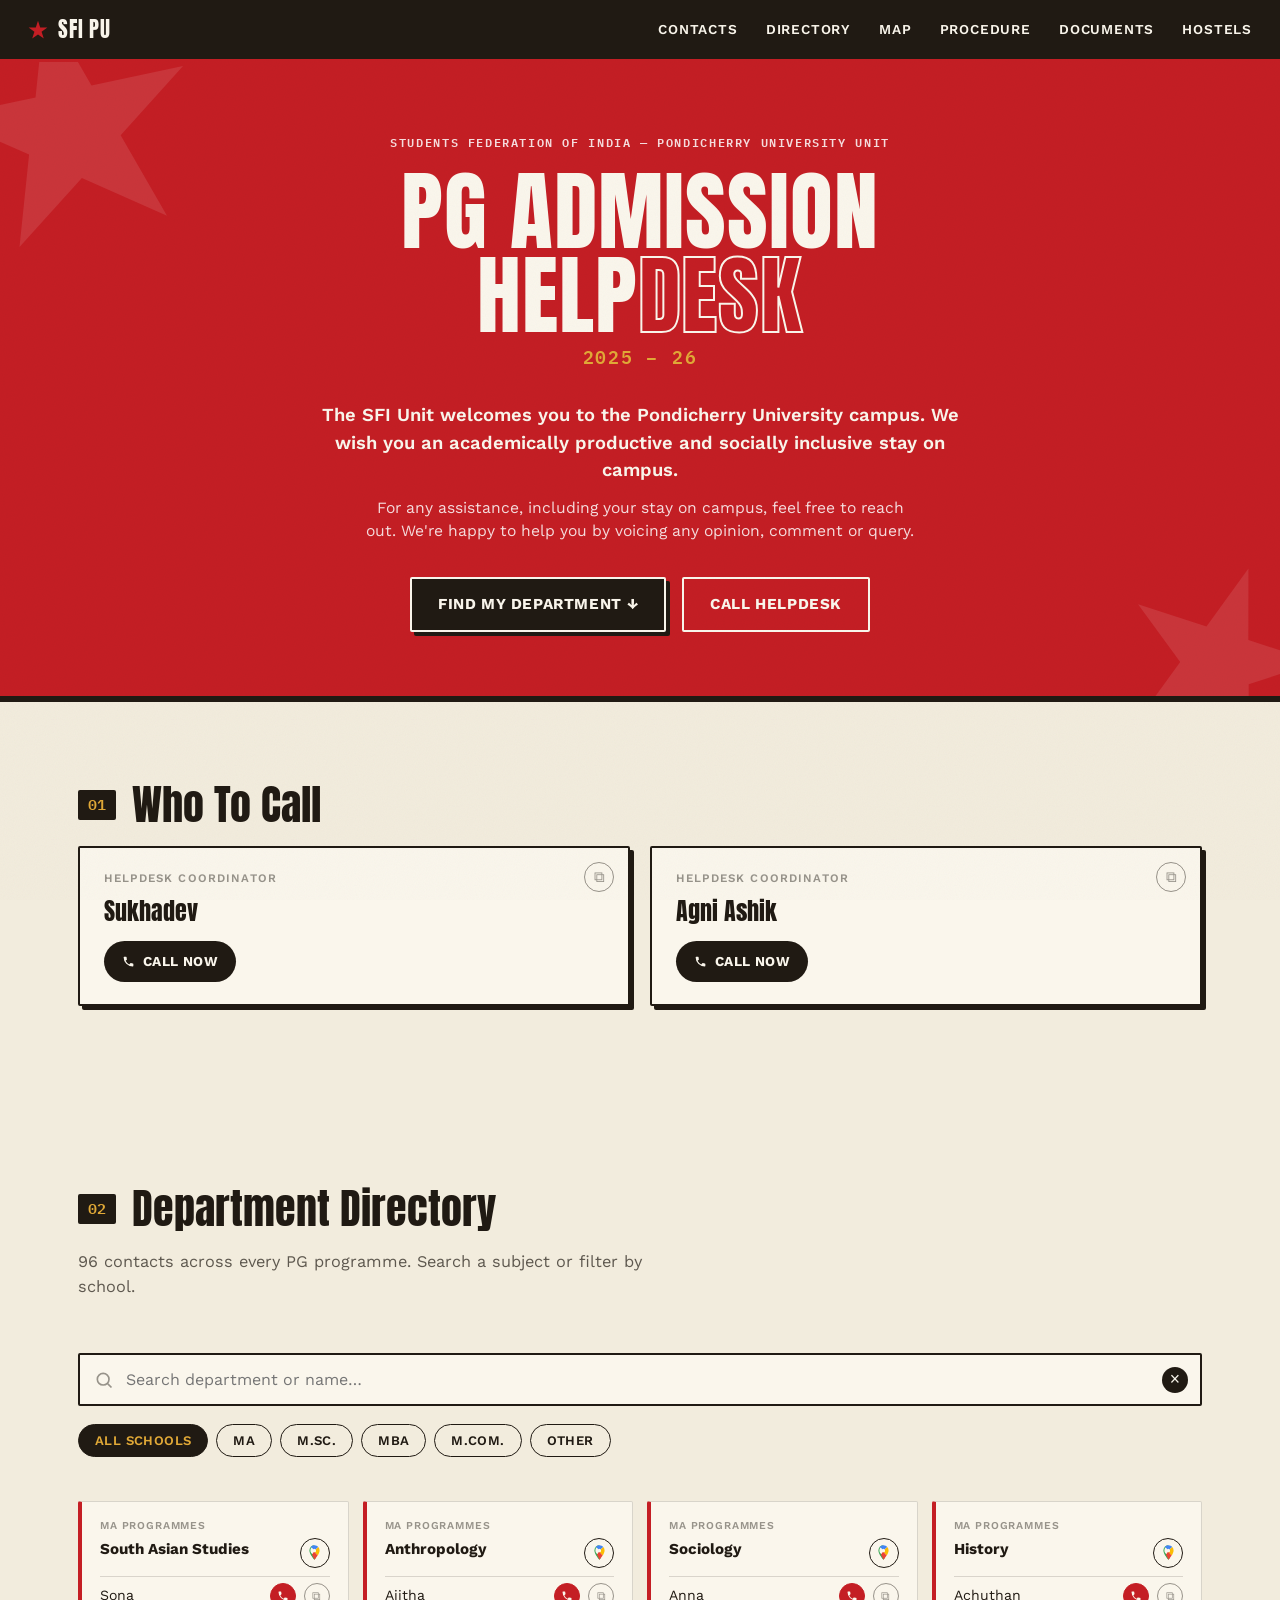
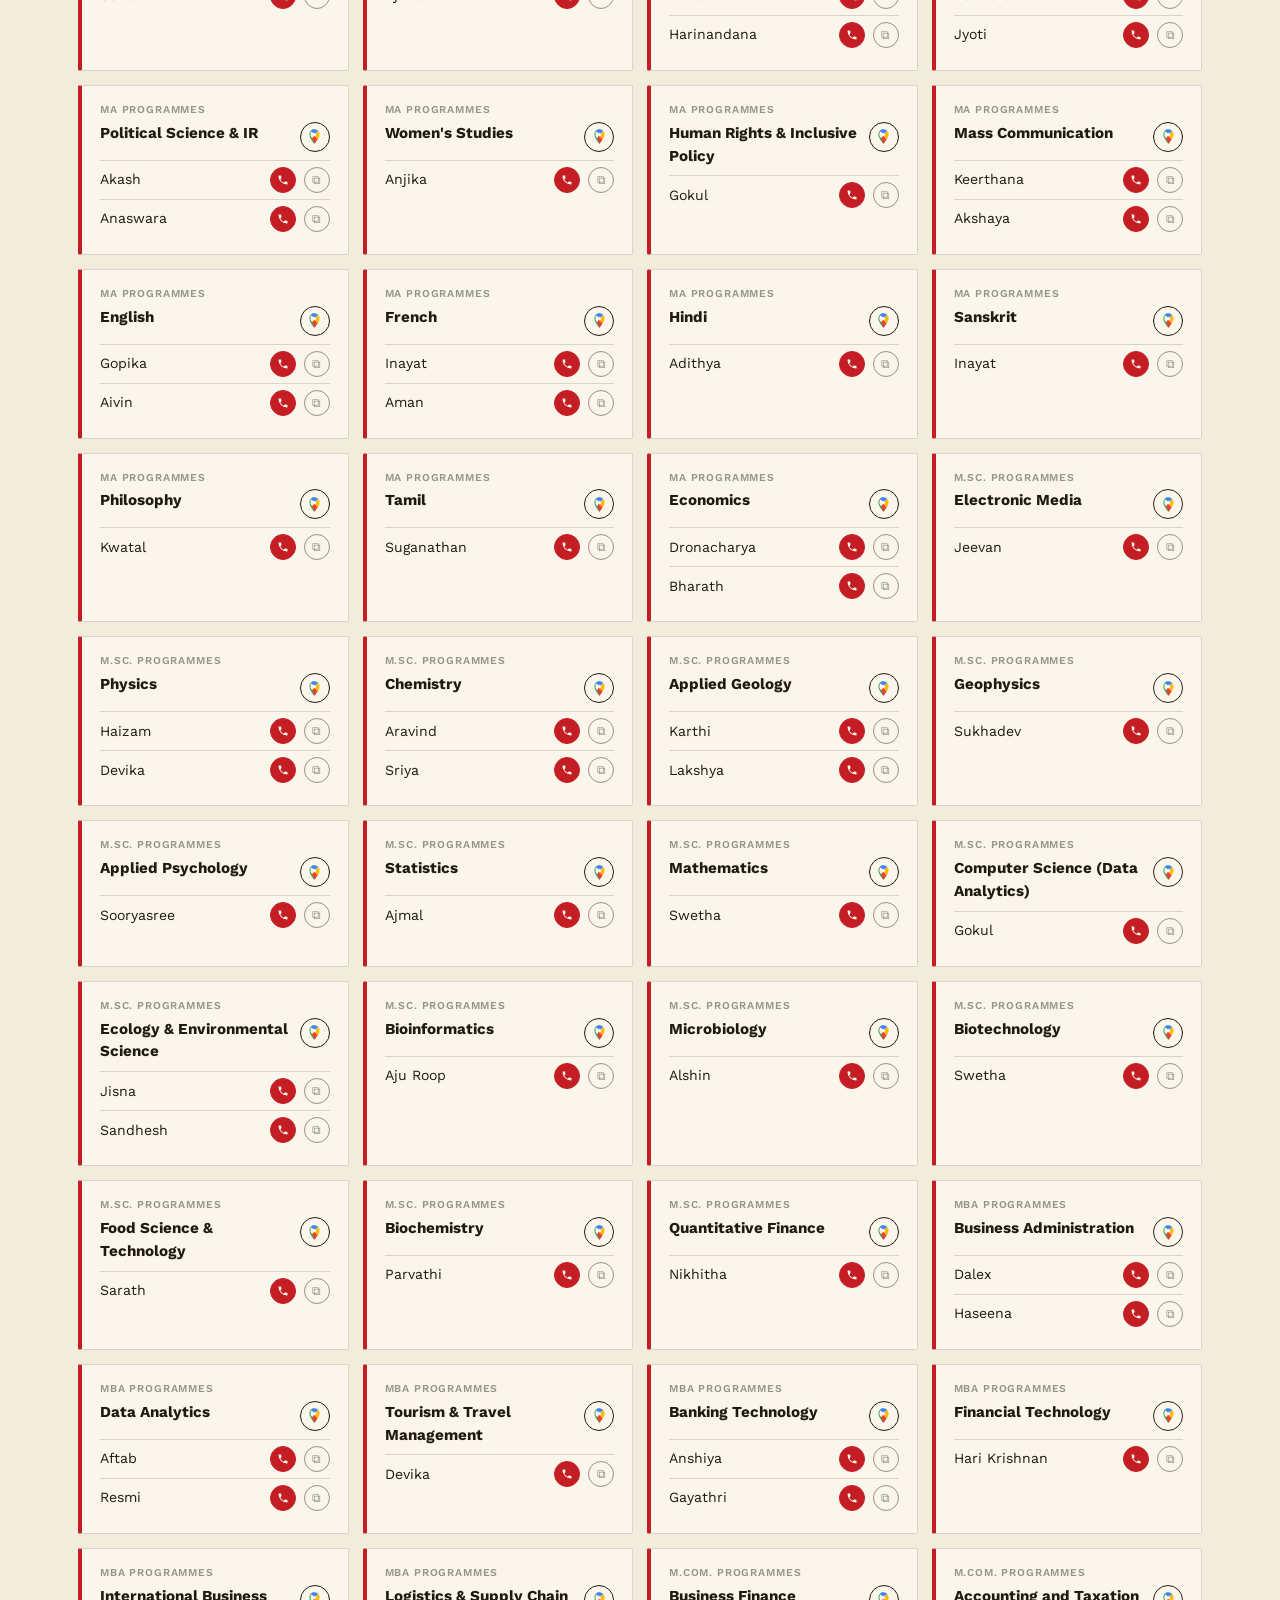
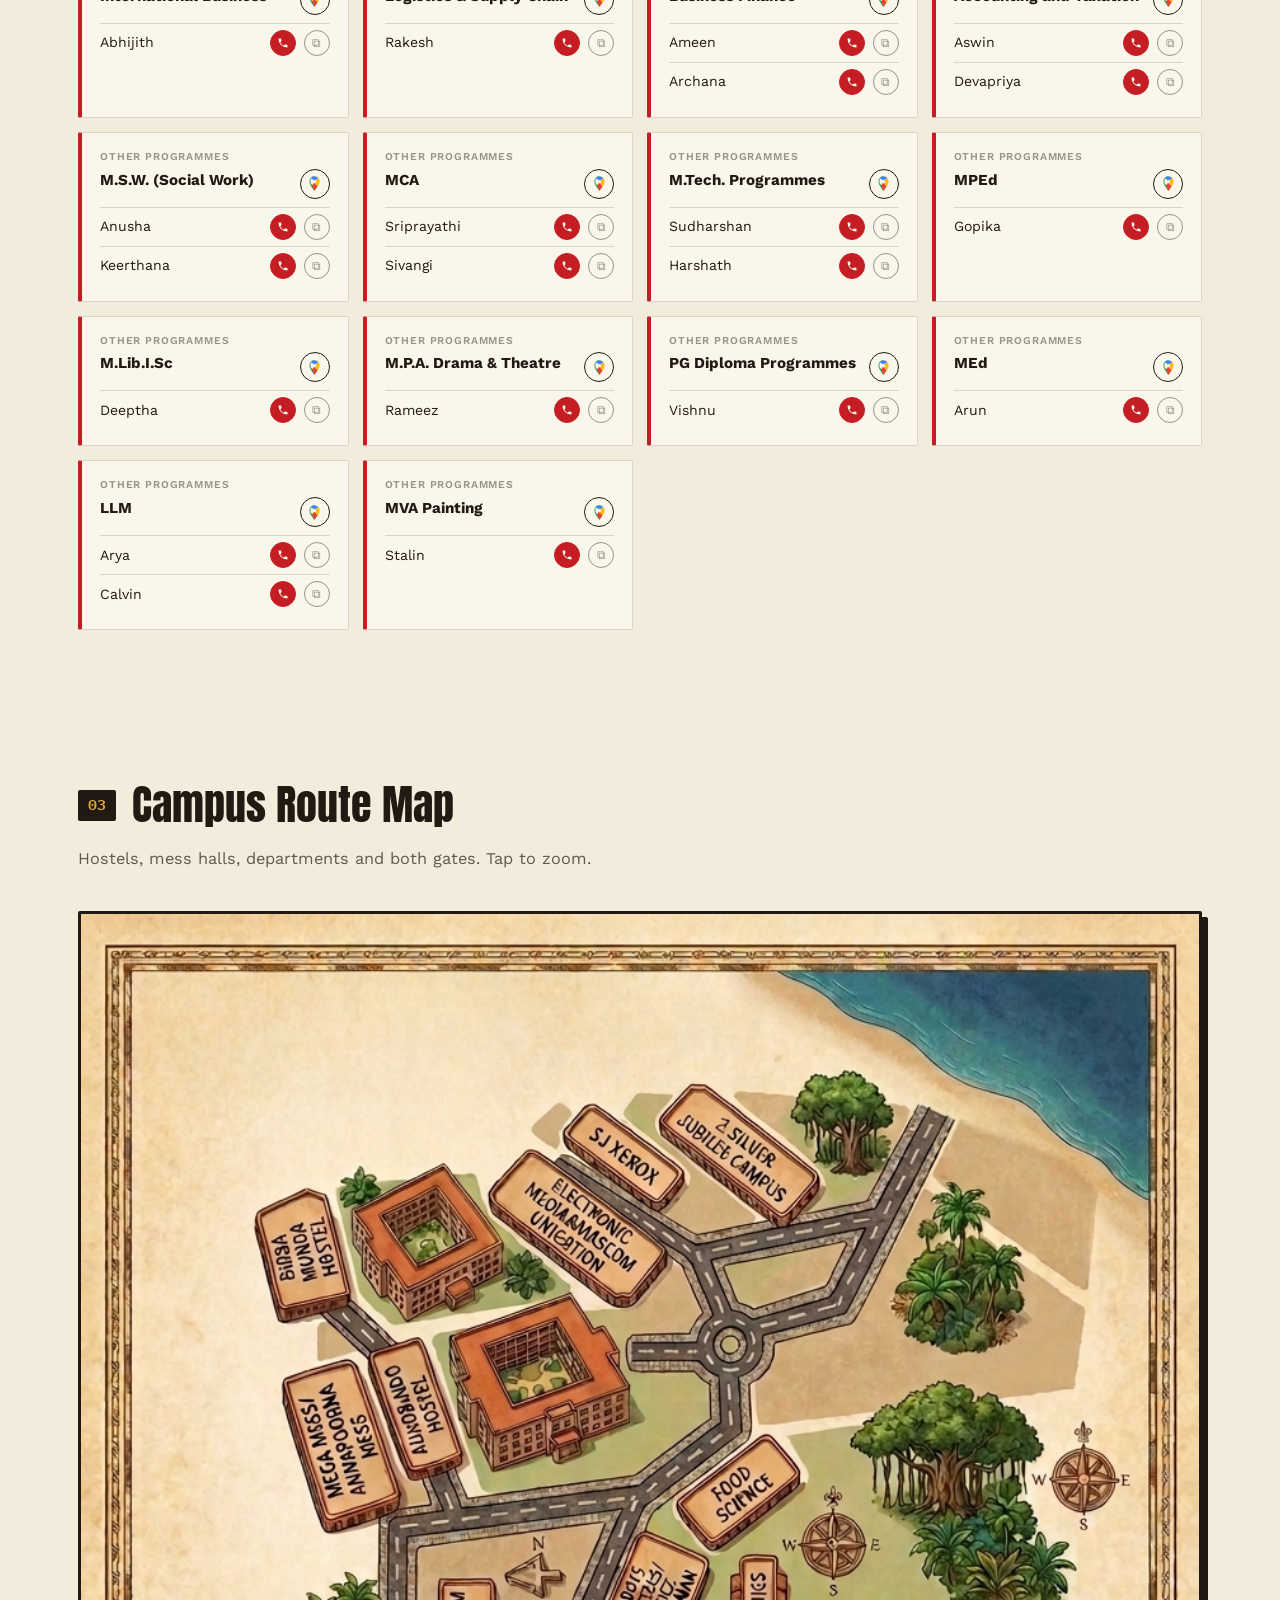
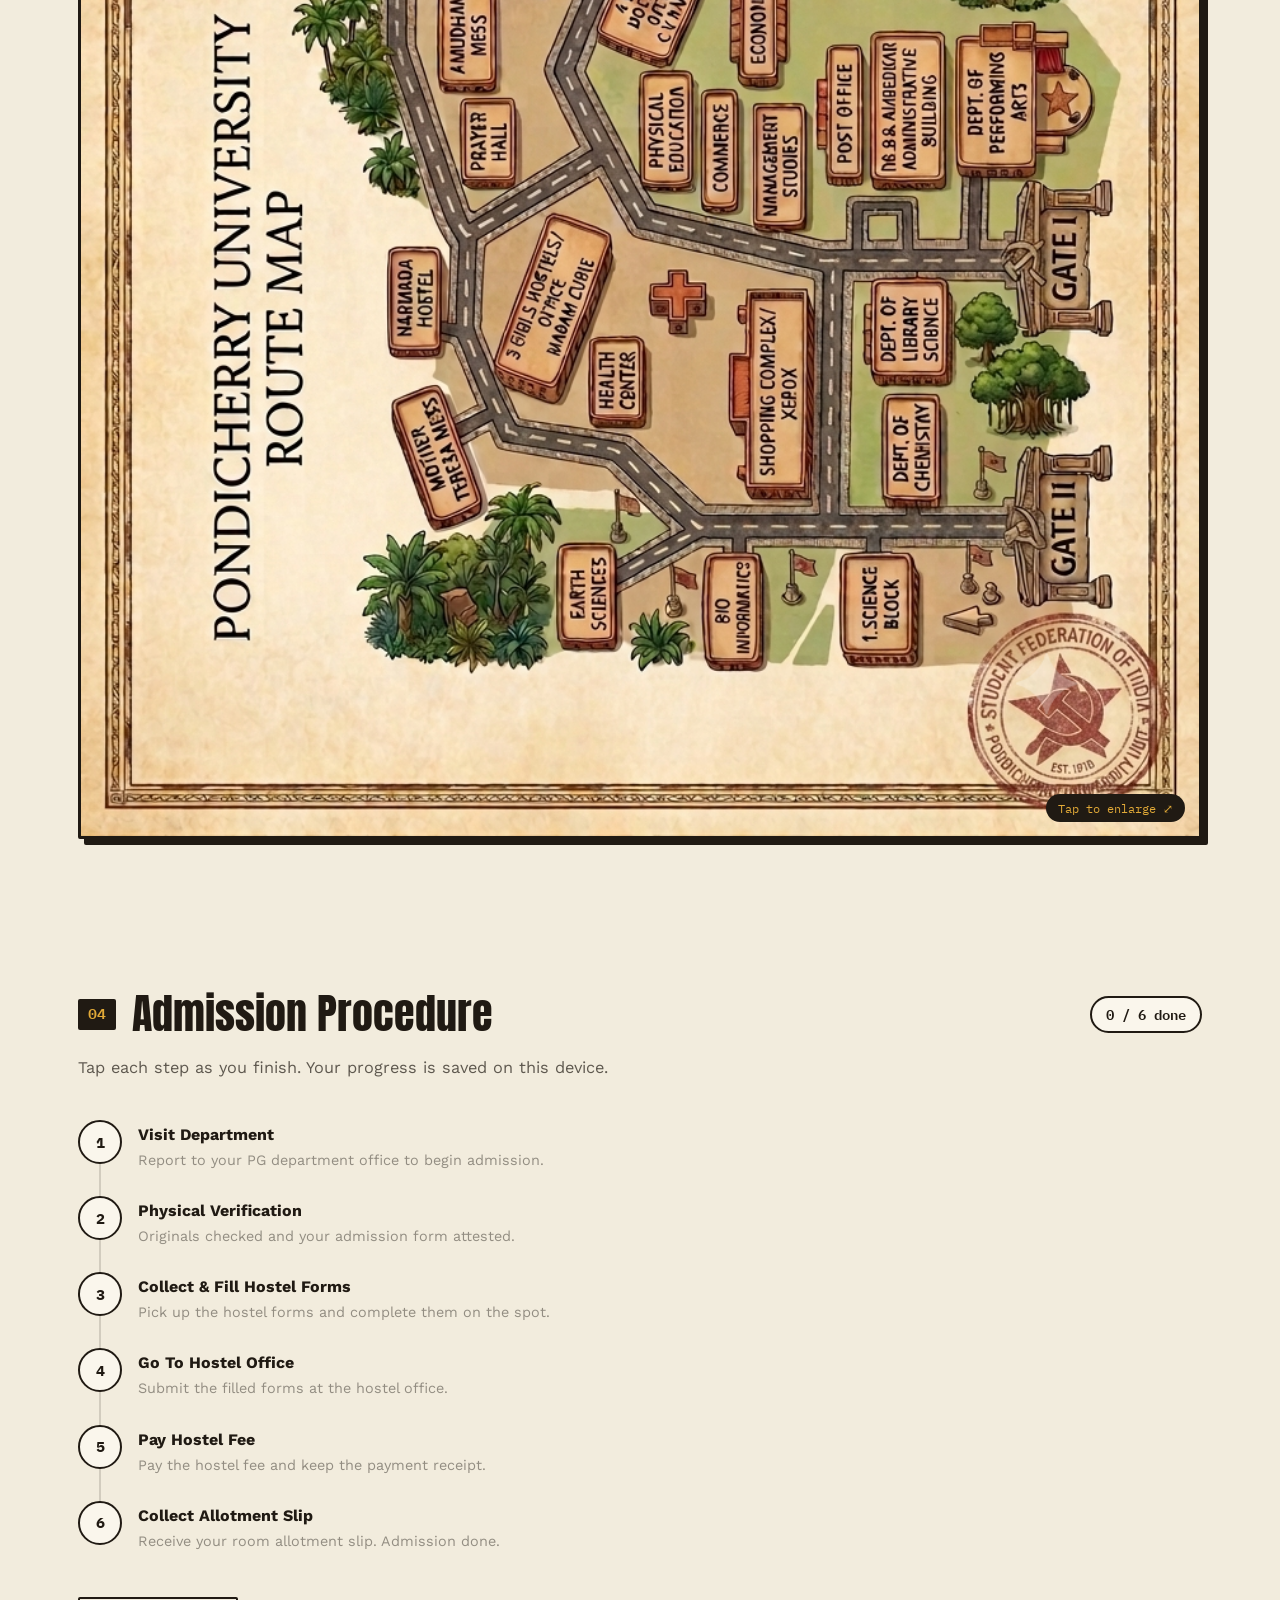
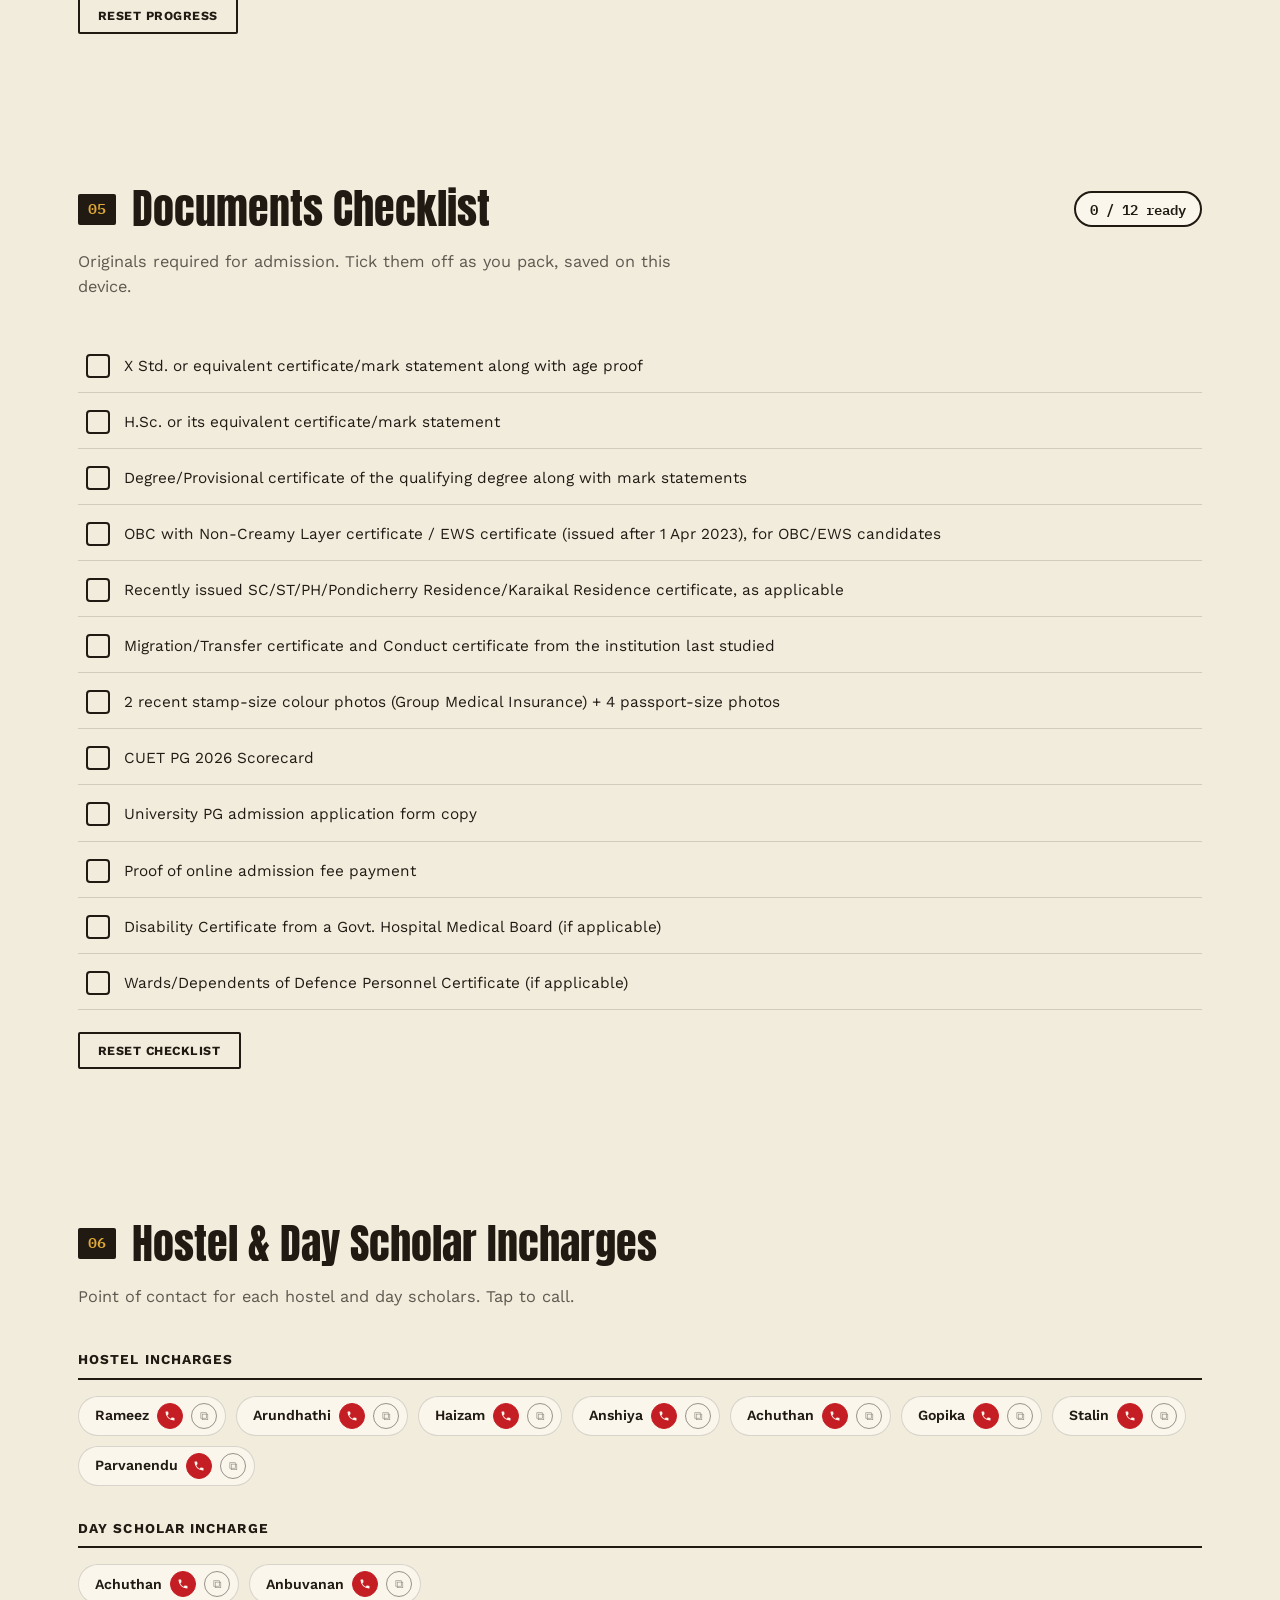
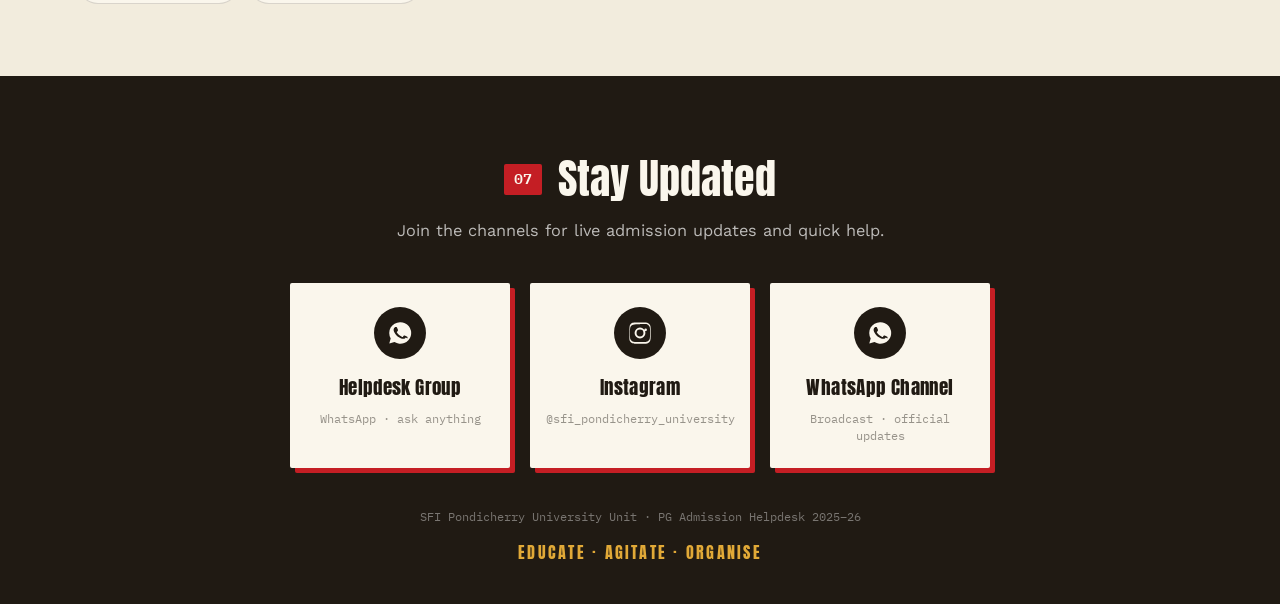
==== index.html @ 3129f0cb "Add Educate Agitate Organise to footer" ====
<!DOCTYPE html>
<html lang="en">
<head>
<meta charset="UTF-8">
<meta name="viewport" content="width=device-width, initial-scale=1.0">
<title>SFI PU — PG Admission Helpdesk 2025–26</title>
<meta name="description" content="SFI Pondicherry University PG Admission Helpdesk 2025-26. Contacts, campus map, admission procedure and required documents.">
<link rel="preconnect" href="https://fonts.googleapis.com">
<link rel="preconnect" href="https://fonts.gstatic.com" crossorigin>
<link href="https://fonts.googleapis.com/css2?family=Anton&family=IBM+Plex+Mono:wght@500;600&family=Work+Sans:ital,wght@0,400;0,500;0,600;0,700;1,500&display=swap" rel="stylesheet">
<link rel="stylesheet" href="styles.css">
</head>
<body>

<div class="grain"></div>

<!-- ============ NAV ============ -->
<header class="topbar">
  <a class="brand" href="#top">
    <span class="brand-star" aria-hidden="true">
      <svg viewBox="0 0 100 100"><path d="M50 4 L61 38 L97 38 L68 59 L79 93 L50 72 L21 93 L32 59 L3 38 L39 38 Z"/></svg>
    </span>
    <span class="brand-text">SFI&nbsp;PU</span>
  </a>
  <nav class="topnav" id="topnav">
    <a href="#contacts">Contacts</a>
    <a href="#directory">Directory</a>
    <a href="#map">Map</a>
    <a href="#procedure">Procedure</a>
    <a href="#documents">Documents</a>
    <a href="#hostels">Hostels</a>
  </nav>
  <button class="menu-btn" id="menuBtn" aria-label="Toggle menu" aria-expanded="false">
    <span></span><span></span><span></span>
  </button>
</header>

<!-- ============ HERO ============ -->
<section class="hero" id="top">
  <div class="hero-star hero-star--1" aria-hidden="true">
    <svg viewBox="0 0 100 100"><path d="M50 4 L61 38 L97 38 L68 59 L79 93 L50 72 L21 93 L32 59 L3 38 L39 38 Z"/></svg>
  </div>
  <div class="hero-star hero-star--2" aria-hidden="true">
    <svg viewBox="0 0 100 100"><path d="M50 4 L61 38 L97 38 L68 59 L79 93 L50 72 L21 93 L32 59 L3 38 L39 38 Z"/></svg>
  </div>

  <p class="eyebrow">STUDENTS FEDERATION OF INDIA — PONDICHERRY UNIVERSITY UNIT</p>
  <h1 class="hero-title">PG ADMISSION<br>HELP<span class="outline">DESK</span></h1>
  <p class="hero-year">2025 &ndash; 26</p>

  <p class="hero-msg">
    The SFI Unit welcomes you to the Pondicherry University campus.
    We wish you an academically productive and socially inclusive stay on campus.
  </p>
  <p class="hero-sub">
    For any assistance, including your stay on campus, feel free to reach out.
    We're happy to help you by voicing any opinion, comment or query.
  </p>

  <div class="hero-actions">
    <a class="btn btn--primary" href="#directory">Find My Department ↓</a>
    <a class="btn btn--ghost" href="tel:9498847152">Call Helpdesk</a>
  </div>
</section>

<!-- ============ CORE CONTACTS ============ -->
<section class="section" id="contacts">
  <h2 class="section-title"><span class="tag">01</span> Who To Call</h2>

  <div class="core-contacts">
    <a class="core-card" href="tel:9498847152" title="Call Sukhadev — 9498847152">
      <button class="copy-btn" type="button" data-copy="9498847152" aria-label="Copy number">⧉</button>
      <span class="core-role">Helpdesk Coordinator</span>
      <span class="core-name">Sukhadev</span>
      <span class="core-call"><span class="call-icon"><svg viewBox="0 0 24 24"><path d="M6.62 10.79a15.05 15.05 0 006.59 6.59l2.2-2.2a1 1 0 011.01-.24 11.36 11.36 0 003.56.57 1 1 0 011 1V20a1 1 0 01-1 1A17 17 0 013 4a1 1 0 011-1h3.5a1 1 0 011 1 11.36 11.36 0 00.57 3.56 1 1 0 01-.25 1.02z"/></svg></span> Call Now</span>
      <span class="sr-only">9498847152</span>
    </a>
    <a class="core-card" href="tel:8848492228" title="Call Agni Ashik — 8848492228">
      <button class="copy-btn" type="button" data-copy="8848492228" aria-label="Copy number">⧉</button>
      <span class="core-role">Helpdesk Coordinator</span>
      <span class="core-name">Agni Ashik</span>
      <span class="core-call"><span class="call-icon"><svg viewBox="0 0 24 24"><path d="M6.62 10.79a15.05 15.05 0 006.59 6.59l2.2-2.2a1 1 0 011.01-.24 11.36 11.36 0 003.56.57 1 1 0 011 1V20a1 1 0 01-1 1A17 17 0 013 4a1 1 0 011-1h3.5a1 1 0 011 1 11.36 11.36 0 00.57 3.56 1 1 0 01-.25 1.02z"/></svg></span> Call Now</span>
      <span class="sr-only">8848492228</span>
    </a>
  </div>
</section>

<!-- ============ DIRECTORY ============ -->
<section class="section section--flush" id="directory">
  <h2 class="section-title"><span class="tag">02</span> Department Directory</h2>
  <p class="section-lede">96 contacts across every PG programme. Search a subject or filter by school.</p>

  <div class="directory-controls">
    <div class="search-wrap">
      <svg class="search-icon" viewBox="0 0 24 24"><circle cx="11" cy="11" r="7"/><line x1="21" y1="21" x2="16.6" y2="16.6"/></svg>
      <input type="text" id="searchInput" placeholder="Search department or name…" autocomplete="off">
      <button class="search-clear" id="searchClear" type="button" aria-label="Clear search" hidden>&times;</button>
    </div>
    <div class="filter-chips" id="filterChips"></div>
  </div>

  <div class="directory-results" id="directoryResults"></div>
  <p class="no-results" id="noResults" hidden>No matches. Try “Economics”, “MBA” or a coordinator's name.</p>
  <a class="skip-directory" href="#map" id="skipDirectory">Skip directory ↓</a>
</section>

<!-- ============ MAP ============ -->
<section class="section" id="map">
  <h2 class="section-title"><span class="tag">03</span> Campus Route Map</h2>
  <p class="section-lede">Hostels, mess halls, departments and both gates. Tap to zoom.</p>

  <button class="map-frame" id="mapOpenBtn">
    <img src="assets/campus-map.png" alt="Pondicherry University campus route map showing hostels, departments, mess halls and gates" loading="lazy">
    <span class="map-zoom-hint">Tap to enlarge ⤢</span>
  </button>
</section>

<!-- ============ PROCEDURE ============ -->
<section class="section" id="procedure">
  <div class="section-head-row">
    <h2 class="section-title"><span class="tag">04</span> Admission Procedure</h2>
    <span class="progress-badge" id="stepBadge">0 / 6 done</span>
  </div>
  <p class="section-lede">Tap each step as you finish. Your progress is saved on this device.</p>

  <ol class="timeline" id="timeline"></ol>
  <button class="btn btn--ghost btn--small" id="resetSteps">Reset progress</button>
</section>

<!-- ============ DOCUMENTS ============ -->
<section class="section" id="documents">
  <div class="section-head-row">
    <h2 class="section-title"><span class="tag">05</span> Documents Checklist</h2>
    <span class="progress-badge" id="progressBadge">0 / 12 ready</span>
  </div>
  <p class="section-lede">Originals required for admission. Tick them off as you pack, saved on this device.</p>

  <ul class="checklist" id="checklist"></ul>
  <button class="btn btn--ghost btn--small" id="resetChecklist">Reset checklist</button>
</section>

<!-- ============ HOSTEL / DAY SCHOLAR INCHARGES ============ -->
<section class="section" id="hostels">
  <h2 class="section-title"><span class="tag">06</span> Hostel &amp; Day Scholar Incharges</h2>
  <p class="section-lede">Point of contact for each hostel and day scholars. Tap to call.</p>

  <div class="subgroup">
    <h3 class="subgroup-title">Hostel Incharges</h3>
    <div class="chip-grid" id="hostelIncharges"></div>
  </div>

  <div class="subgroup">
    <h3 class="subgroup-title">Day Scholar Incharge</h3>
    <div class="chip-grid" id="dayScholar"></div>
  </div>
</section>

<!-- ============ FOOTER / LINKS ============ -->
<footer class="footer" id="footer">
  <h2 class="section-title section-title--light"><span class="tag tag--light">07</span> Stay Updated</h2>
  <p class="section-lede footer-lede">Join the channels for live admission updates and quick help.</p>

  <div class="link-row">
    <a class="link-card" href="https://chat.whatsapp.com/CJfI5DXnH7s8doQPmR5hC9" target="_blank" rel="noopener">
      <span class="link-icon">
        <svg viewBox="0 0 24 24"><path d="M12 2a10 10 0 00-8.6 15l-1.3 4.7 4.8-1.3A10 10 0 1012 2zm5.3 14.1c-.2.6-1.3 1.2-1.8 1.2-.5.1-1 .3-3.4-.7-2.9-1.2-4.7-4.1-4.8-4.3-.2-.2-1.2-1.6-1.2-3s.7-2.1 1-2.4c.3-.3.6-.4.8-.4h.6c.2 0 .5 0 .7.5l.9 2.1c0 .2.1.4 0 .6l-.4.6-.4.5c-.2.2-.3.4-.1.7.2.3.9 1.5 2 2.4 1.4 1.2 2.5 1.6 2.8 1.7.3.2.5.1.7-.1l.9-1.1c.2-.3.4-.2.7-.1l2 1c.3.1.5.2.6.3.1.3.1.9-.1 1.5z"/></svg>
      </span>
      <span class="link-name">Helpdesk Group</span>
      <span class="link-sub">WhatsApp · ask anything</span>
    </a>
    <a class="link-card" href="https://www.instagram.com/sfi_pondicherry_university" target="_blank" rel="noopener">
      <span class="link-icon">
        <svg viewBox="0 0 24 24"><path d="M12 2.2c3.2 0 3.6 0 4.9.1 1.2.1 1.8.3 2.2.4.6.2 1 .5 1.4.9.4.4.7.8.9 1.4.2.4.4 1 .4 2.2.1 1.3.1 1.7.1 4.9s0 3.6-.1 4.9c-.1 1.2-.3 1.8-.4 2.2-.2.6-.5 1-.9 1.4-.4.4-.8.7-1.4.9-.4.2-1 .4-2.2.4-1.3.1-1.7.1-4.9.1s-3.6 0-4.9-.1c-1.2-.1-1.8-.3-2.2-.4a3.7 3.7 0 01-1.4-.9 3.7 3.7 0 01-.9-1.4c-.2-.4-.4-1-.4-2.2C2.2 15.6 2.2 15.2 2.2 12s0-3.6.1-4.9c.1-1.2.3-1.8.4-2.2.2-.6.5-1 .9-1.4.4-.4.8-.7 1.4-.9.4-.2 1-.4 2.2-.4C8.4 2.2 8.8 2.2 12 2.2zm0 1.8c-3.1 0-3.5 0-4.7.1-1.1 0-1.7.2-2.1.4-.5.2-.9.4-1.2.8-.4.3-.6.7-.8 1.2-.2.4-.3 1-.4 2.1C2.7 9.5 2.7 9.9 2.7 12s0 2.5.1 3.7c0 1.1.2 1.7.4 2.1.2.5.4.9.8 1.2.3.4.7.6 1.2.8.4.2 1 .3 2.1.4 1.2.1 1.6.1 4.7.1s3.5 0 4.7-.1c1.1 0 1.7-.2 2.1-.4.5-.2.9-.4 1.2-.8.4-.3.6-.7.8-1.2.2-.4.3-1 .4-2.1.1-1.2.1-1.6.1-3.7s0-2.5-.1-3.7c0-1.1-.2-1.7-.4-2.1a3 3 0 00-.8-1.2 3 3 0 00-1.2-.8c-.4-.2-1-.3-2.1-.4-1.2-.1-1.6-.1-4.7-.1zM12 7a5 5 0 110 10 5 5 0 010-10zm0 1.8a3.2 3.2 0 100 6.4 3.2 3.2 0 000-6.4zm5.2-.9a1.2 1.2 0 110 2.4 1.2 1.2 0 010-2.4z"/></svg>
      </span>
      <span class="link-name">Instagram</span>
      <span class="link-sub">@sfi_pondicherry_university</span>
    </a>
    <a class="link-card" href="https://whatsapp.com/channel/0029Va5Qo5w002TBvd4hW507" target="_blank" rel="noopener">
      <span class="link-icon">
        <svg viewBox="0 0 24 24"><path d="M12 2a10 10 0 00-8.6 15l-1.3 4.7 4.8-1.3A10 10 0 1012 2zm5.3 14.1c-.2.6-1.3 1.2-1.8 1.2-.5.1-1 .3-3.4-.7-2.9-1.2-4.7-4.1-4.8-4.3-.2-.2-1.2-1.6-1.2-3s.7-2.1 1-2.4c.3-.3.6-.4.8-.4h.6c.2 0 .5 0 .7.5l.9 2.1c0 .2.1.4 0 .6l-.4.6-.4.5c-.2.2-.3.4-.1.7.2.3.9 1.5 2 2.4 1.4 1.2 2.5 1.6 2.8 1.7.3.2.5.1.7-.1l.9-1.1c.2-.3.4-.2.7-.1l2 1c.3.1.5.2.6.3.1.3.1.9-.1 1.5z"/></svg>
      </span>
      <span class="link-name">WhatsApp Channel</span>
      <span class="link-sub">Broadcast · official updates</span>
    </a>
  </div>

  <p class="footer-credit">SFI Pondicherry University Unit · PG Admission Helpdesk 2025–26</p>
  <p class="footer-motto">EDUCATE &middot; AGITATE &middot; ORGANISE</p>
</footer>

<!-- Lightbox -->
<div class="lightbox" id="lightbox">
  <button class="lightbox-close" id="lightboxClose" aria-label="Close">&times;</button>
  <img src="assets/campus-map.png" alt="Pondicherry University campus route map, enlarged">
</div>

<script src="script.js"></script>
</body>
</html>
---- styles.css ----
/* ===================================================================
   SFI PU — PG Admission Helpdesk 2025–26
   Protest-poster / union-flyer aesthetic: cream stock, ink black,
   flag red, one gold accent. Anton for shout-headlines, Work Sans
   for reading, IBM Plex Mono for every phone number (directory feel).
=================================================================== */

:root{
  --cream:   #F2ECDD;
  --paper:   #FAF6EC;
  --ink:     #201A13;
  --ink-70:  rgba(32,26,19,.7);
  --ink-45:  rgba(32,26,19,.45);
  --red:     #C41E24;
  --red-dark:#7E1116;
  --gold:    #E1A937;
  --line:    rgba(32,26,19,.15);
  --shadow-hard: 6px 6px 0 var(--ink);
  --shadow-hard-sm: 4px 4px 0 var(--ink);
  --radius: 2px;
  --display: "Anton", Impact, sans-serif;
  --body: "Work Sans", sans-serif;
  --mono: "IBM Plex Mono", monospace;
}

*,*::before,*::after{ box-sizing: border-box; }

::selection{ background: var(--red); color: var(--paper); }

html{ scroll-behavior: smooth; }

body{
  margin:0;
  background: var(--cream);
  color: var(--ink);
  font-family: var(--body);
  font-size: 16px;
  line-height: 1.5;
  -webkit-font-smoothing: antialiased;
}

img{ max-width:100%; display:block; }

a{ color: inherit; }

h1,h2,h3{ margin:0; font-family: var(--display); font-weight:400; }

/* paper grain overlay */
.grain{
  position: fixed; inset:0; pointer-events:none; z-index: 999;
  opacity: .05; mix-blend-mode: multiply;
  background-image: url("data:image/svg+xml,%3Csvg xmlns='http://www.w3.org/2000/svg' width='120' height='120'%3E%3Cfilter id='n'%3E%3CfeTurbulence type='fractalNoise' baseFrequency='0.9' numOctaves='2' stitchTiles='stitch'/%3E%3C/filter%3E%3Crect width='100%25' height='100%25' filter='url(%23n)'/%3E%3C/svg%3E");
}

/* ============ TOPBAR ============ */
.topbar{
  position: sticky; top:0; z-index: 200;
  display:flex; align-items:center; justify-content:space-between;
  padding: 14px 28px;
  background: var(--ink);
  border-bottom: 3px solid var(--red);
}
.brand{
  display:flex; align-items:center; gap:10px;
  text-decoration:none; color: var(--paper);
}
.brand-star{ width:20px; height:20px; color: var(--red); }
.brand-star svg{ width:100%; height:100%; fill: currentColor; }
.brand-text{
  font-family: var(--display);
  font-size: 1.3rem;
  letter-spacing: .04em;
  color: var(--paper);
}
.topnav{ display:flex; gap: 28px; }
.topnav a{
  color: var(--paper); text-decoration:none;
  font-size: .85rem; font-weight:600; letter-spacing:.06em; text-transform:uppercase;
  position:relative; padding: 4px 0;
}
.topnav a::after{
  content:""; position:absolute; left:0; right:100%; bottom:-2px; height:2px;
  background: var(--red); transition: right .25s ease;
}
.topnav a:hover::after{ right:0; }

.menu-btn{
  display:none; flex-direction:column; gap:5px;
  width:32px; height:24px; background:none; border:none; cursor:pointer; padding:0;
}
.menu-btn span{
  display:block; flex:0 0 3px; width:100%;
  background: var(--paper); border-radius:2px;
}

/* ============ HERO ============ */
.hero{
  position: relative;
  padding: 72px 28px 64px;
  overflow: hidden;
  background: var(--red);
  color: var(--paper);
  text-align:center;
  border-bottom: 6px solid var(--ink);
}
.hero-star{
  position:absolute; color: rgba(255,255,255,.1); pointer-events:none;
}
.hero-star svg{ width:100%; height:100%; fill:currentColor; }
.hero-star--1{ width:260px; height:260px; top:-70px; left:-60px; transform: rotate(-12deg); }
.hero-star--2{ width:200px; height:200px; bottom:-60px; right:-40px; transform: rotate(18deg); }

.eyebrow{
  font-family: var(--mono);
  font-size:.72rem; letter-spacing:.14em; font-weight:600;
  color: rgba(255,255,255,.85);
  margin: 0 0 18px;
  position:relative; z-index:2;
}
.hero-title{
  position:relative; z-index:2;
  font-family: var(--display);
  font-size: clamp(2.6rem, 9vw, 5.5rem);
  line-height: .95;
  letter-spacing: .01em;
  color: var(--paper);
  margin-bottom: 6px;
}
.hero-title .outline{
  -webkit-text-stroke: 2px var(--paper);
  color: var(--red);
}
.hero-year{
  position:relative; z-index:2;
  font-family: var(--mono); font-weight:600;
  font-size: 1.1rem; letter-spacing:.1em;
  color: var(--gold);
  margin: 0 0 32px;
}
.hero-msg{
  position:relative; z-index:2;
  max-width: 640px; margin: 0 auto 12px;
  font-size: 1.15rem; font-weight:600;
}
.hero-sub{
  position:relative; z-index:2;
  max-width: 560px; margin: 0 auto 34px;
  font-size: .98rem; color: rgba(255,255,255,.85);
}
.hero-actions{
  position:relative; z-index:2;
  display:flex; gap:16px; justify-content:center; flex-wrap:wrap;
}

.btn{
  display:inline-flex; align-items:center; gap:8px;
  padding: 14px 26px;
  font-family: var(--body); font-weight:700; font-size:.95rem;
  text-decoration:none; text-transform:uppercase; letter-spacing:.04em;
  border: 2px solid var(--ink); border-radius: var(--radius);
  cursor:pointer; transition: transform .15s ease, box-shadow .15s ease;
}
.btn--primary{
  background: var(--ink); color: var(--paper);
  box-shadow: var(--shadow-hard-sm);
  border-color: var(--ink);
}
.hero .btn--primary{ border-color: var(--paper); }
.btn--primary:hover{ transform: translate(-2px,-2px); box-shadow: 6px 6px 0 var(--ink); }
.hero .btn--primary:hover{ box-shadow: 6px 6px 0 var(--paper); }
.btn--ghost{
  background: transparent; color: var(--paper); border-color: var(--paper);
}
.btn--ghost:hover{ background: rgba(255,255,255,.12); }
.section .btn--ghost{ color: var(--ink); border-color: var(--ink); }
.section .btn--ghost:hover{ background: rgba(32,26,19,.06); }
.btn--small{ padding: 9px 18px; font-size:.78rem; margin-top: 22px; }

/* ============ SECTIONS ============ */
.section{
  padding: 72px 28px;
  max-width: 1180px;
  margin: 0 auto;
}
.section--flush{ padding-top: 56px; }

.section-title{
  display:flex; align-items:center; gap:16px;
  font-size: clamp(1.8rem, 4vw, 2.6rem);
  margin-bottom: 10px;
}
.tag{
  font-family: var(--mono);
  font-size: .95rem; font-weight:600;
  background: var(--ink); color: var(--gold);
  padding: 4px 10px; border-radius: var(--radius);
}
.tag--light{ background: var(--red); color: var(--paper); }
.section-title--light{ color: var(--paper); }

.section-lede{
  color: var(--ink-70); max-width: 620px;
  margin: 0 0 40px; font-size: 1.02rem;
}

.section-head-row{
  display:flex; align-items:center; justify-content:space-between;
  flex-wrap:wrap; gap:14px; margin-bottom:10px;
}
.section-head-row .section-title{ margin-bottom:0; }
.progress-badge{
  font-family: var(--mono); font-weight:600; font-size:.85rem;
  background: var(--paper); border:2px solid var(--ink);
  padding: 6px 14px; border-radius: 999px; color: var(--ink);
  white-space:nowrap;
}
.progress-badge--full{ background: var(--red); color: var(--paper); border-color: var(--red); }

/* ============ CORE CONTACTS ============ */
.core-contacts{
  display:grid; grid-template-columns: repeat(2,1fr); gap:20px;
  margin-bottom: 44px;
}
.core-card{
  position:relative;
  display:flex; flex-direction:column; gap:6px;
  background: var(--paper); border:2px solid var(--ink);
  border-radius: var(--radius); padding: 22px 24px;
  text-decoration:none; color: var(--ink);
  box-shadow: var(--shadow-hard-sm);
  transition: transform .15s ease, box-shadow .15s ease;
}

/* ---- copy-to-clipboard buttons ---- */
.copy-btn{
  font-family: var(--body); font-size: .95rem; line-height:1;
  background: transparent; border: 1.5px solid var(--ink-45); color: var(--ink-45);
  width: 30px; height: 30px; border-radius: 50%; cursor:pointer;
  display:flex; align-items:center; justify-content:center;
  transition: color .15s ease, border-color .15s ease, background .15s ease;
}
.copy-btn:hover{ color: var(--red); border-color: var(--red); background: rgba(196,30,36,.06); }
.copy-btn.copied{ color: var(--paper); background: var(--red); border-color: var(--red); }
.core-card .copy-btn{ position:absolute; top:14px; right:14px; }
.chip .copy-btn--chip{ width:26px; height:26px; font-size:.75rem; flex:none; }
.contact-line .copy-btn{ width:26px; height:26px; font-size:.75rem; flex:none; }
.core-card:hover{ transform: translate(-3px,-3px); box-shadow: 7px 7px 0 var(--red); }
.core-role{ font-size:.72rem; text-transform:uppercase; letter-spacing:.1em; color: var(--ink-45); font-weight:600; }
.core-name{ font-family: var(--display); font-size:1.5rem; }

/* ---- call icon buttons ---- */
.sr-only{
  position:absolute; width:1px; height:1px; padding:0; margin:-1px;
  overflow:hidden; clip:rect(0,0,0,0); white-space:nowrap; border:0;
}
.call-btn{
  flex:none; display:flex; align-items:center; justify-content:center;
  width:30px; height:30px; border-radius:50%;
  background: var(--red); border: 1.5px solid var(--red); color: var(--paper);
  text-decoration:none; transition: background .15s ease, transform .15s ease;
}
.call-btn svg{ width:14px; height:14px; fill:currentColor; }
.call-btn:hover{ background: var(--red-dark); border-color: var(--red-dark); transform: translateY(-1px); }
.chip .call-btn{ width:26px; height:26px; }
.chip .call-btn svg{ width:12px; height:12px; }
.contact-line .call-btn{ width:26px; height:26px; }
.contact-line .call-btn svg{ width:12px; height:12px; }

.core-call{
  display:inline-flex; align-items:center; gap:8px; align-self:flex-start;
  margin-top: 6px; padding: 10px 18px;
  background: var(--ink); color: var(--paper);
  border-radius: 999px; font-weight:700; font-size:.85rem;
  text-transform:uppercase; letter-spacing:.03em;
  transition: background .15s ease;
}
.core-call .call-icon svg{ width:13px; height:13px; fill:currentColor; display:block; }
.core-card:hover .core-call{ background: var(--red); }

.subgroup{ margin-bottom: 32px; }
.subgroup:last-child{ margin-bottom:0; }
.subgroup-title{
  font-family: var(--body); font-weight:700; font-size:.85rem;
  text-transform: uppercase; letter-spacing:.08em;
  border-bottom: 2px solid var(--ink); padding-bottom:8px; margin-bottom:16px;
}
.chip-grid{ display:flex; flex-wrap:wrap; gap:10px; }
.chip{
  display:flex; align-items:center; gap:8px;
  background: var(--paper); border:1.5px solid var(--line);
  border-radius: 999px; padding: 6px 8px 6px 16px;
  color:var(--ink); font-size:.88rem;
  transition: border-color .15s ease, background .15s ease;
}
.chip:hover{ border-color: var(--red); background: #fff; }
.chip-name{ font-weight:600; }

/* ============ DIRECTORY ============ */
.directory-controls{
  display:flex; flex-direction:column; gap:18px;
  margin-bottom: 30px;
  position: sticky; top: 62px; z-index: 50;
  background: var(--cream);
  padding: 14px 0;
}
.search-wrap{ position:relative; }
.search-icon{
  position:absolute; left:16px; top:50%; transform:translateY(-50%);
  width:20px; height:20px; fill:none; stroke:var(--ink-45); stroke-width:2;
}
#searchInput{
  width:100%; padding: 15px 46px 15px 46px;
  font-family: var(--body); font-size:1rem;
  border: 2px solid var(--ink); border-radius: var(--radius);
  background: var(--paper); color:var(--ink);
}
#searchInput:focus{ outline:none; box-shadow: var(--shadow-hard-sm); }
.search-clear{
  position:absolute; right:14px; top:50%; transform:translateY(-50%);
  width:26px; height:26px; border-radius:50%;
  background: var(--ink); color: var(--paper); border:none;
  font-size:1.1rem; line-height:1; cursor:pointer;
  display:flex; align-items:center; justify-content:center;
}
.search-clear:hover{ background: var(--red); }

.filter-chips{ display:flex; flex-wrap:wrap; gap:8px; }
.filter-chip{
  font-family: var(--body); font-weight:600; font-size:.82rem;
  padding: 8px 16px; border-radius: 999px; border: 1.5px solid var(--ink);
  background: transparent; color:var(--ink); cursor:pointer;
  text-transform:uppercase; letter-spacing:.03em;
  transition: background .15s ease, color .15s ease;
}
.filter-chip.active{ background: var(--ink); color: var(--gold); }
.filter-chip:hover:not(.active){ background: rgba(32,26,19,.08); }

.directory-results{
  display:grid; grid-template-columns: repeat(auto-fill, minmax(260px,1fr));
  gap: 14px;
}
.dept-card{
  background: var(--paper); border:1.5px solid var(--line);
  border-radius: var(--radius); padding: 16px 18px;
  border-left: 4px solid var(--red);
}
.dept-head{
  display:flex; align-items:flex-start; justify-content:space-between;
  gap:10px; margin-bottom:8px;
}
.dept-card h4{
  margin:0; font-family: var(--body); font-weight:700; font-size: .95rem;
}
.dept-card .school-label{
  display:block; font-size:.66rem; text-transform:uppercase; letter-spacing:.08em;
  color: var(--ink-45); margin-bottom:4px; font-weight:600;
}
.map-btn{
  flex:none; display:flex; align-items:center; justify-content:center;
  width:30px; height:30px; border-radius:50%;
  background: var(--paper); border:1.5px solid var(--ink);
  text-decoration:none; transition: transform .15s ease, box-shadow .15s ease;
}
.map-btn svg{ width:17px; height:17px; }
.map-btn:hover{ transform: translateY(-1px); box-shadow: 2px 2px 0 var(--ink); }
.map-btn--approx{ opacity:1; border-color: var(--ink); }
.contact-line{
  display:flex; align-items:center; gap:8px;
  padding: 6px 0; color:var(--ink);
  border-top: 1px solid var(--line);
}
.contact-line:first-of-type{ border-top:none; }
.contact-main{ display:flex; align-items:center; flex:1; min-width:0; }
.contact-name{ font-size:.88rem; }

.no-results{ text-align:center; padding: 40px 0; color: var(--ink-45); font-style:italic; }
.skip-directory{ display:none; }

/* ============ MAP ============ */
.map-frame{
  position:relative; display:block; width:100%;
  border: 3px solid var(--ink); border-radius: var(--radius);
  padding:0; background: var(--paper); cursor: zoom-in;
  box-shadow: var(--shadow-hard);
  overflow:hidden;
}
.map-frame img{ width:100%; }
.map-zoom-hint{
  position:absolute; bottom:14px; right:14px;
  background: var(--ink); color: var(--gold);
  font-family: var(--mono); font-size:.78rem;
  padding: 6px 12px; border-radius: 999px;
}

.lightbox{
  position: fixed; inset:0; z-index:1000;
  background: rgba(16,12,8,.92);
  display:flex; align-items:center; justify-content:center;
  padding: 40px 20px;
  opacity:0; pointer-events:none; transition: opacity .2s ease;
}
.lightbox.open{ opacity:1; pointer-events:auto; }
.lightbox img{ max-height:92vh; max-width: 92vw; border: 4px solid var(--paper); }
.lightbox-close{
  position:absolute; top:22px; right:28px;
  background:none; border:2px solid var(--paper); color:var(--paper);
  width:44px; height:44px; border-radius:50%; font-size:1.6rem; line-height:1;
  cursor:pointer;
}

/* ============ PROCEDURE TIMELINE ============ */
.timeline{ list-style:none; margin:0 0 24px; padding:0; }
.tl-step{
  position:relative; display:grid; grid-template-columns: 44px 1fr;
  gap:16px; padding-bottom: 26px; cursor:pointer;
  -webkit-tap-highlight-color: transparent;
}
.tl-step:last-child{ padding-bottom:0; }
/* spine connecting nodes */
.tl-step:not(:last-child)::before{
  content:""; position:absolute; left:21px; top:44px; bottom:-2px;
  width:2px; background: var(--line);
}
.tl-step.done:not(:last-child)::before{ background: var(--red); }
.tl-node{
  position:relative; z-index:2;
  width:44px; height:44px; border-radius:50%;
  border:2px solid var(--ink); background: var(--paper);
  display:flex; align-items:center; justify-content:center;
  font-family: var(--mono); font-weight:700; font-size:.95rem; color: var(--ink);
  transition: background .18s ease, border-color .18s ease, color .18s ease;
}
.tl-check{ display:none; font-size:1.2rem; }
.tl-step.done .tl-node{ background: var(--red); border-color: var(--red); color:#fff; }
.tl-step.done .tl-num{ display:none; }
.tl-step.done .tl-check{ display:block; }
.tl-body{ padding-top: 3px; }
.tl-title{
  display:block; font-weight:700; font-size:1rem; color: var(--ink);
  transition: color .18s ease;
}
.tl-desc{
  display:block; margin-top:3px; font-size:.9rem; line-height:1.4; color: var(--ink-45);
}
.tl-step.done .tl-title{ color: var(--ink-45); text-decoration: line-through; }
.tl-step:focus-visible{ outline:none; }
.tl-step:focus-visible .tl-node{ box-shadow: var(--shadow-hard-sm); }
.tl-step:hover .tl-node{ border-color: var(--red); }

/* ============ CHECKLIST ============ */
.checklist{ list-style:none; margin:0; padding:0; display:flex; flex-direction:column; gap:2px; }
.checklist li{
  display:flex; align-items:flex-start; gap:14px;
  padding: 14px 8px; border-bottom: 1px solid var(--line);
  cursor:pointer; user-select:none;
}
.checklist li:hover{ background: rgba(196,30,36,.04); }
.check-box{
  flex:none; width:24px; height:24px; margin-top:1px;
  border:2px solid var(--ink); border-radius:4px;
  display:flex; align-items:center; justify-content:center;
  font-family: var(--display); font-size:1rem; color: transparent;
  transition: background .15s ease, color .15s ease;
}
.checklist li.checked .check-box{ background: var(--red); border-color: var(--red); color: var(--paper); }
.checklist li.checked .check-text{ text-decoration: line-through; color: var(--ink-45); }
.check-text{ font-size: .96rem; padding-top:2px; }

/* ============ FOOTER ============ */
.footer{
  background: var(--ink); color: var(--paper);
  padding: 72px 28px 40px; text-align:center;
}
.footer .section-title{ justify-content:center; margin-bottom: 8px; }
.footer .section-lede{ margin: 0 auto 40px; }
.footer-lede{ color: rgba(255,255,255,.7); }

.link-row{ display:flex; justify-content:center; gap:20px; flex-wrap:wrap; margin-bottom: 40px; }
.link-card{
  background: var(--paper); border-radius: var(--radius);
  padding: 24px 22px; width: 220px;
  display:flex; flex-direction:column; align-items:center; gap:8px;
  box-shadow: 5px 5px 0 var(--red);
  text-decoration:none; color: var(--ink);
  transition: transform .15s ease, box-shadow .15s ease;
}
.link-card:hover{ transform: translate(-3px,-3px); box-shadow: 8px 8px 0 var(--red); }
.link-icon{
  display:flex; align-items:center; justify-content:center;
  width:52px; height:52px; border-radius:50%;
  background: var(--ink); color: var(--paper); margin-bottom:6px;
}
.link-icon svg{ width:26px; height:26px; fill:currentColor; }
.link-name{ font-family: var(--display); font-size:1.2rem; letter-spacing:.02em; }
.link-sub{ font-family: var(--mono); font-size:.72rem; color: var(--ink-45); }

.footer-credit{ font-family: var(--mono); font-size:.75rem; color: rgba(255,255,255,.4); margin:0; }
.footer-motto{
  font-family: var(--display); font-size: 1rem; letter-spacing:.14em;
  color: var(--gold); margin: 14px 0 0;
}

/* ============ RESPONSIVE ============ */
@media (max-width: 860px){
  .core-contacts{ grid-template-columns: 1fr; }
}

@media (max-width: 720px){
  .topnav{
    position:absolute; top:100%; left:0; right:0;
    flex-direction:column; background: var(--ink);
    padding: 10px 28px 20px; gap:4px;
    display:none;
  }
  .topnav.open{ display:flex; }
  .topnav a{ padding: 12px 0; border-bottom: 1px solid rgba(255,255,255,.1); }
  .menu-btn{ display:flex; }
  .directory-controls{ top: 60px; }
  .skip-directory{
    display:flex; align-items:center; justify-content:center; gap:6px;
    position:fixed; left:50%; bottom:20px; transform:translate(-50%, 12px);
    z-index:200; width:max-content;
    padding: 12px 22px; border-radius: 999px;
    background: var(--ink); color: var(--gold);
    font-family: var(--body); font-weight:600; font-size:.82rem;
    text-decoration:none; text-transform:uppercase; letter-spacing:.03em;
    box-shadow: 0 6px 18px rgba(32,26,19,.28);
    opacity:0; pointer-events:none;
    transition: opacity .2s ease, transform .2s ease;
  }
  .skip-directory.visible{
    opacity:1; pointer-events:auto; transform:translate(-50%, 0);
  }
  .section{ padding: 56px 20px; }
  .hero{ padding: 56px 20px 48px; }
}

@media (max-width: 480px){
  .link-card{ width: 100%; }
}
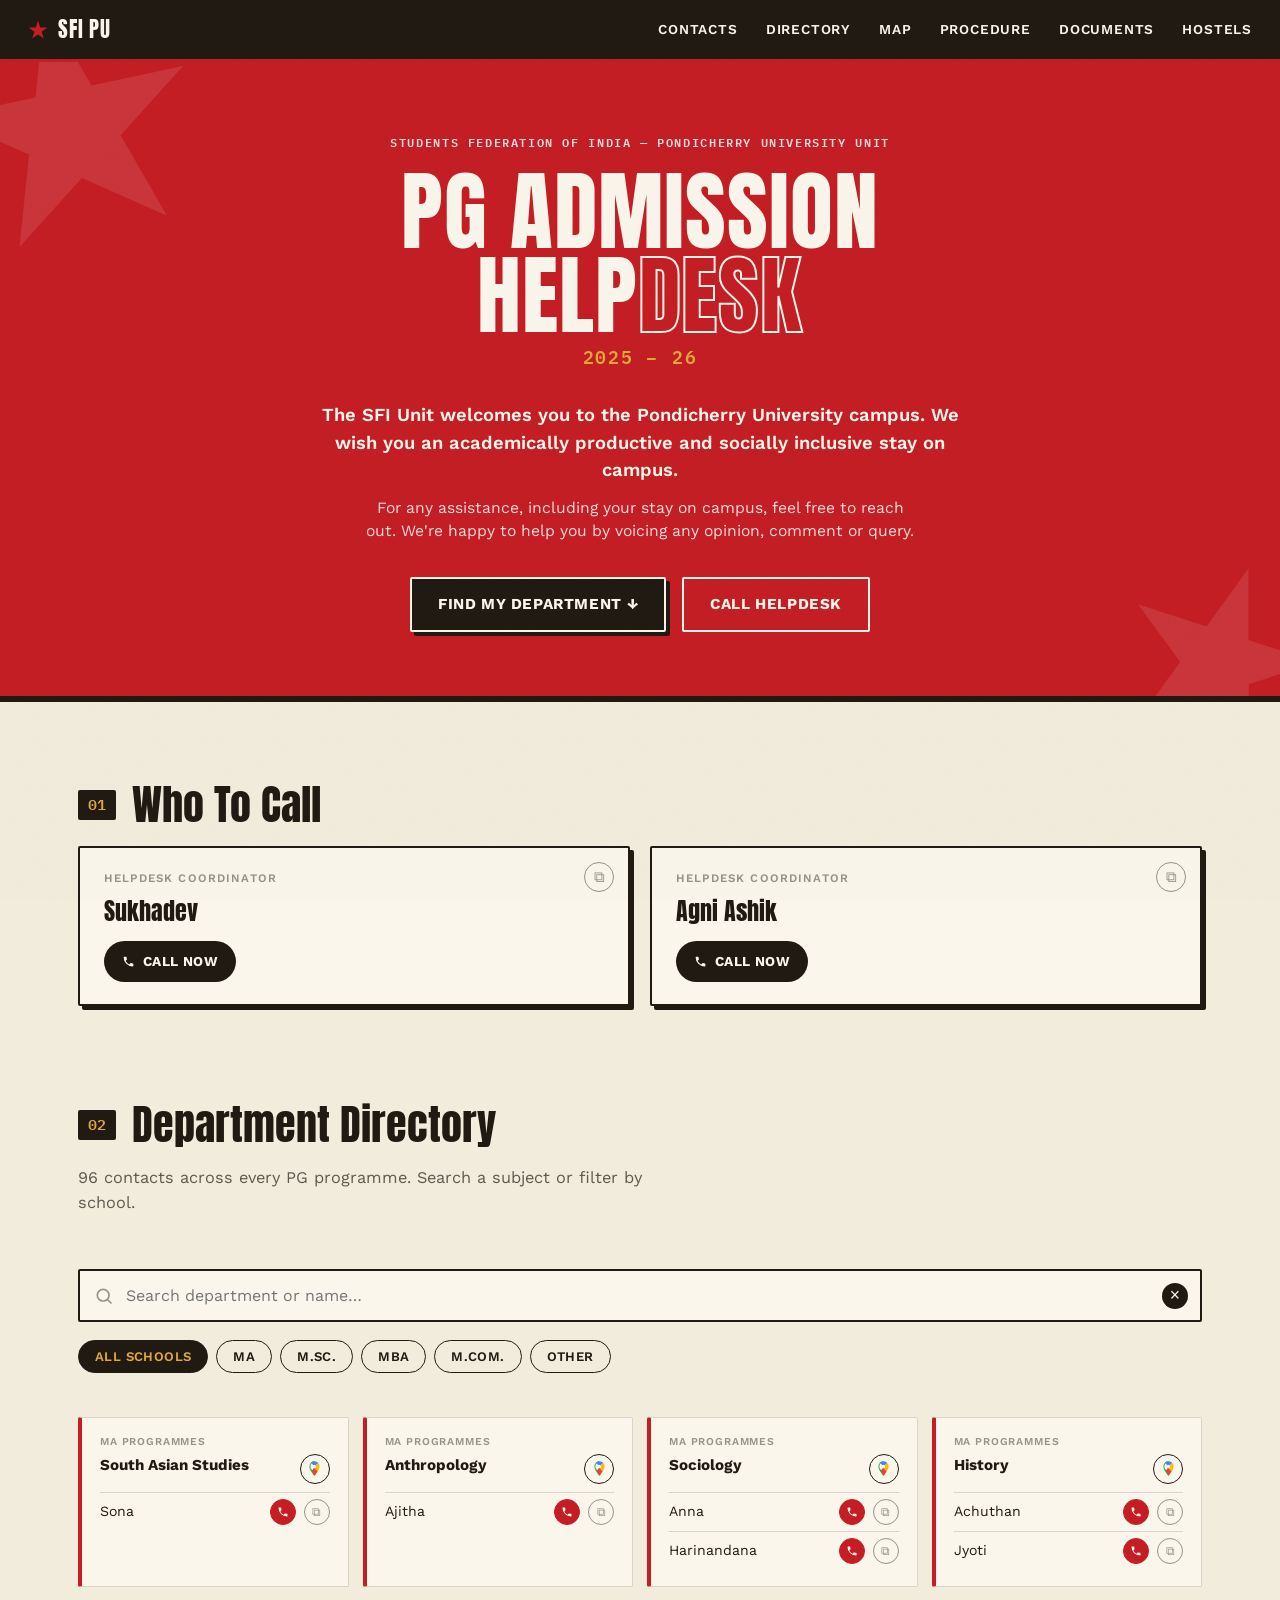
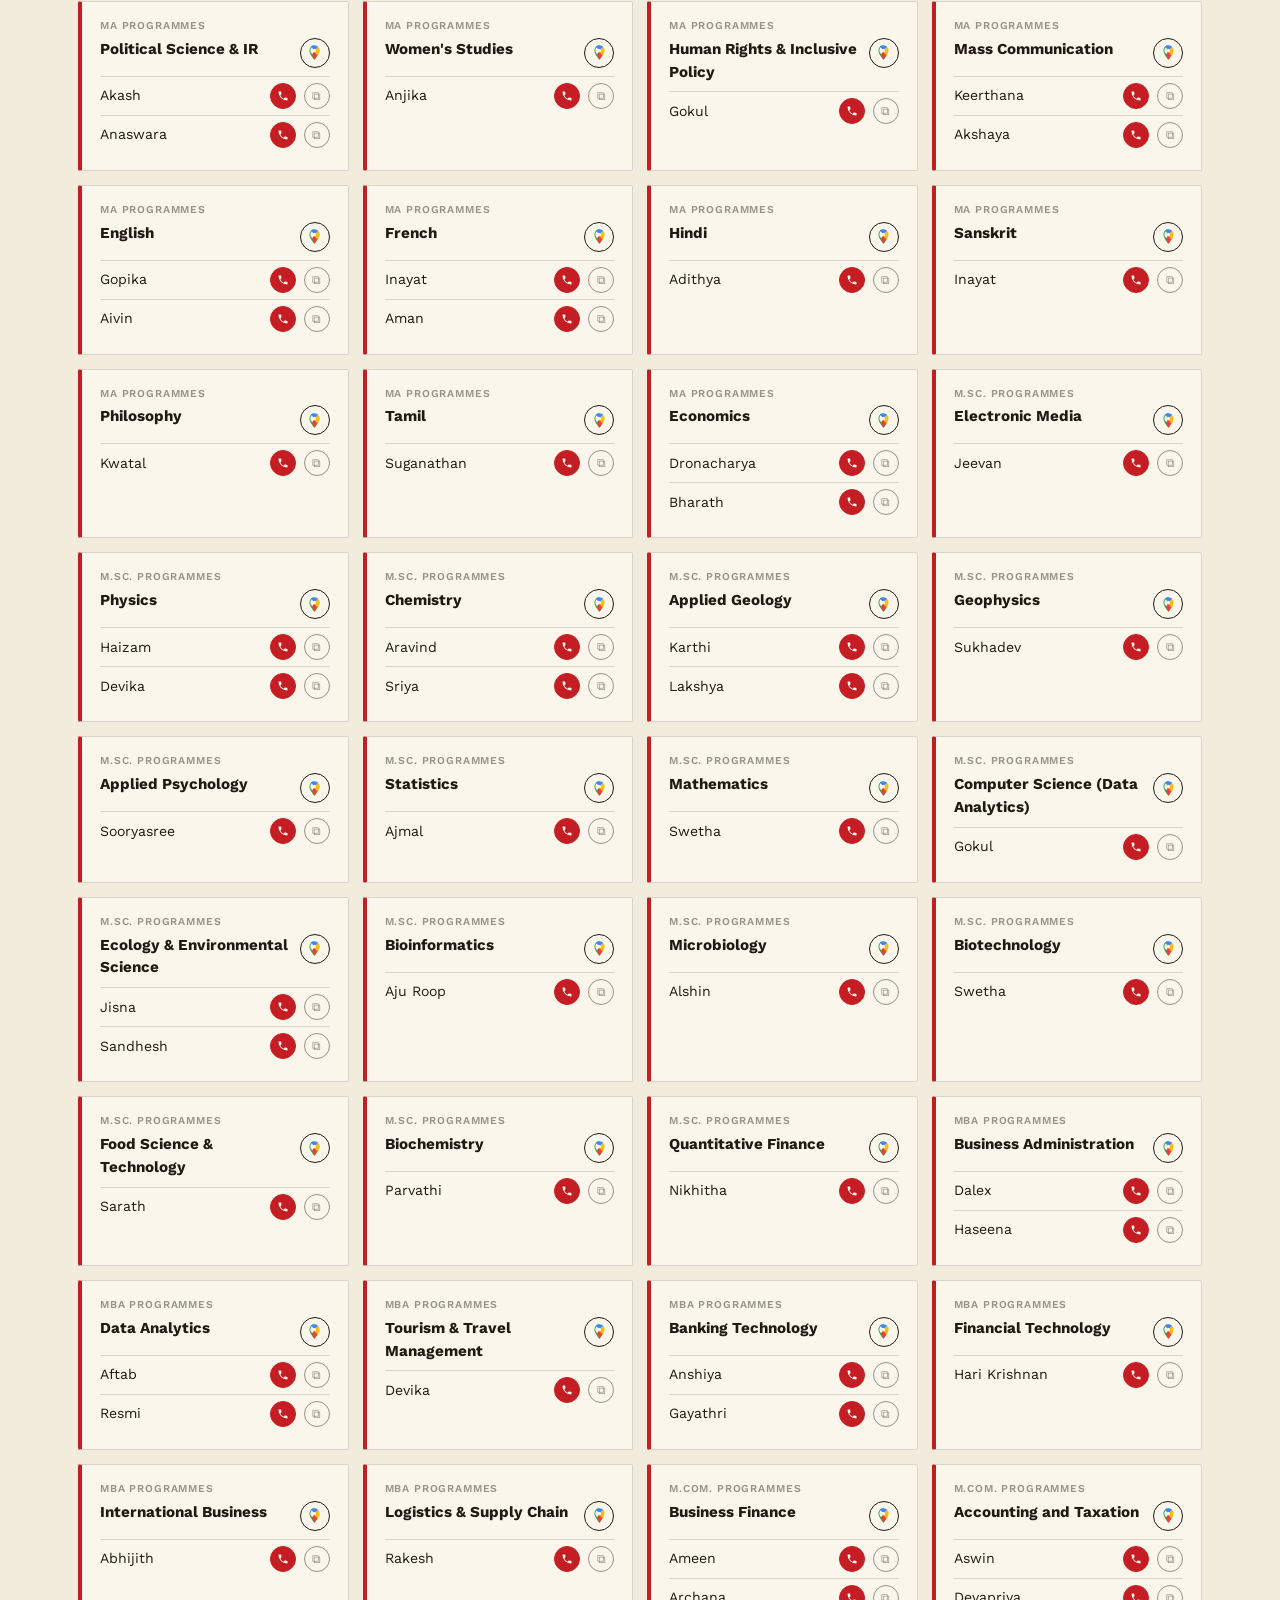
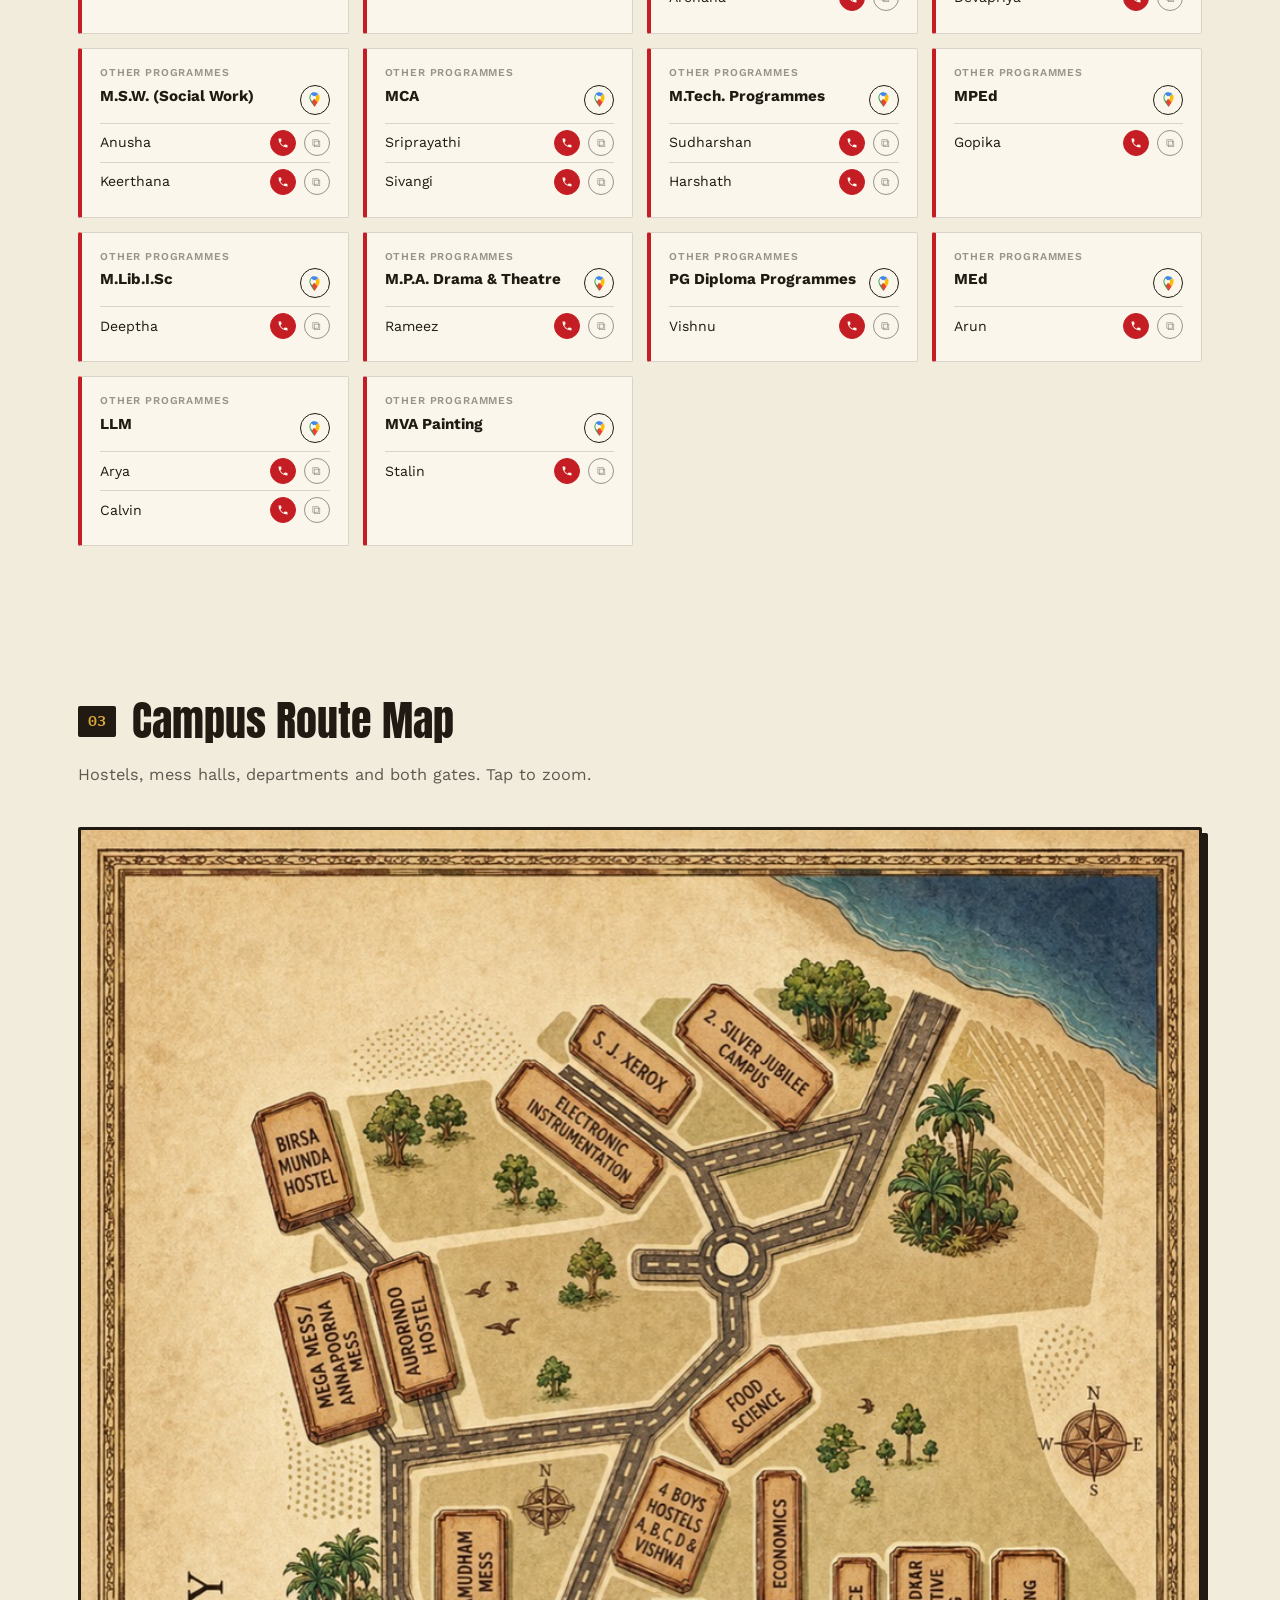
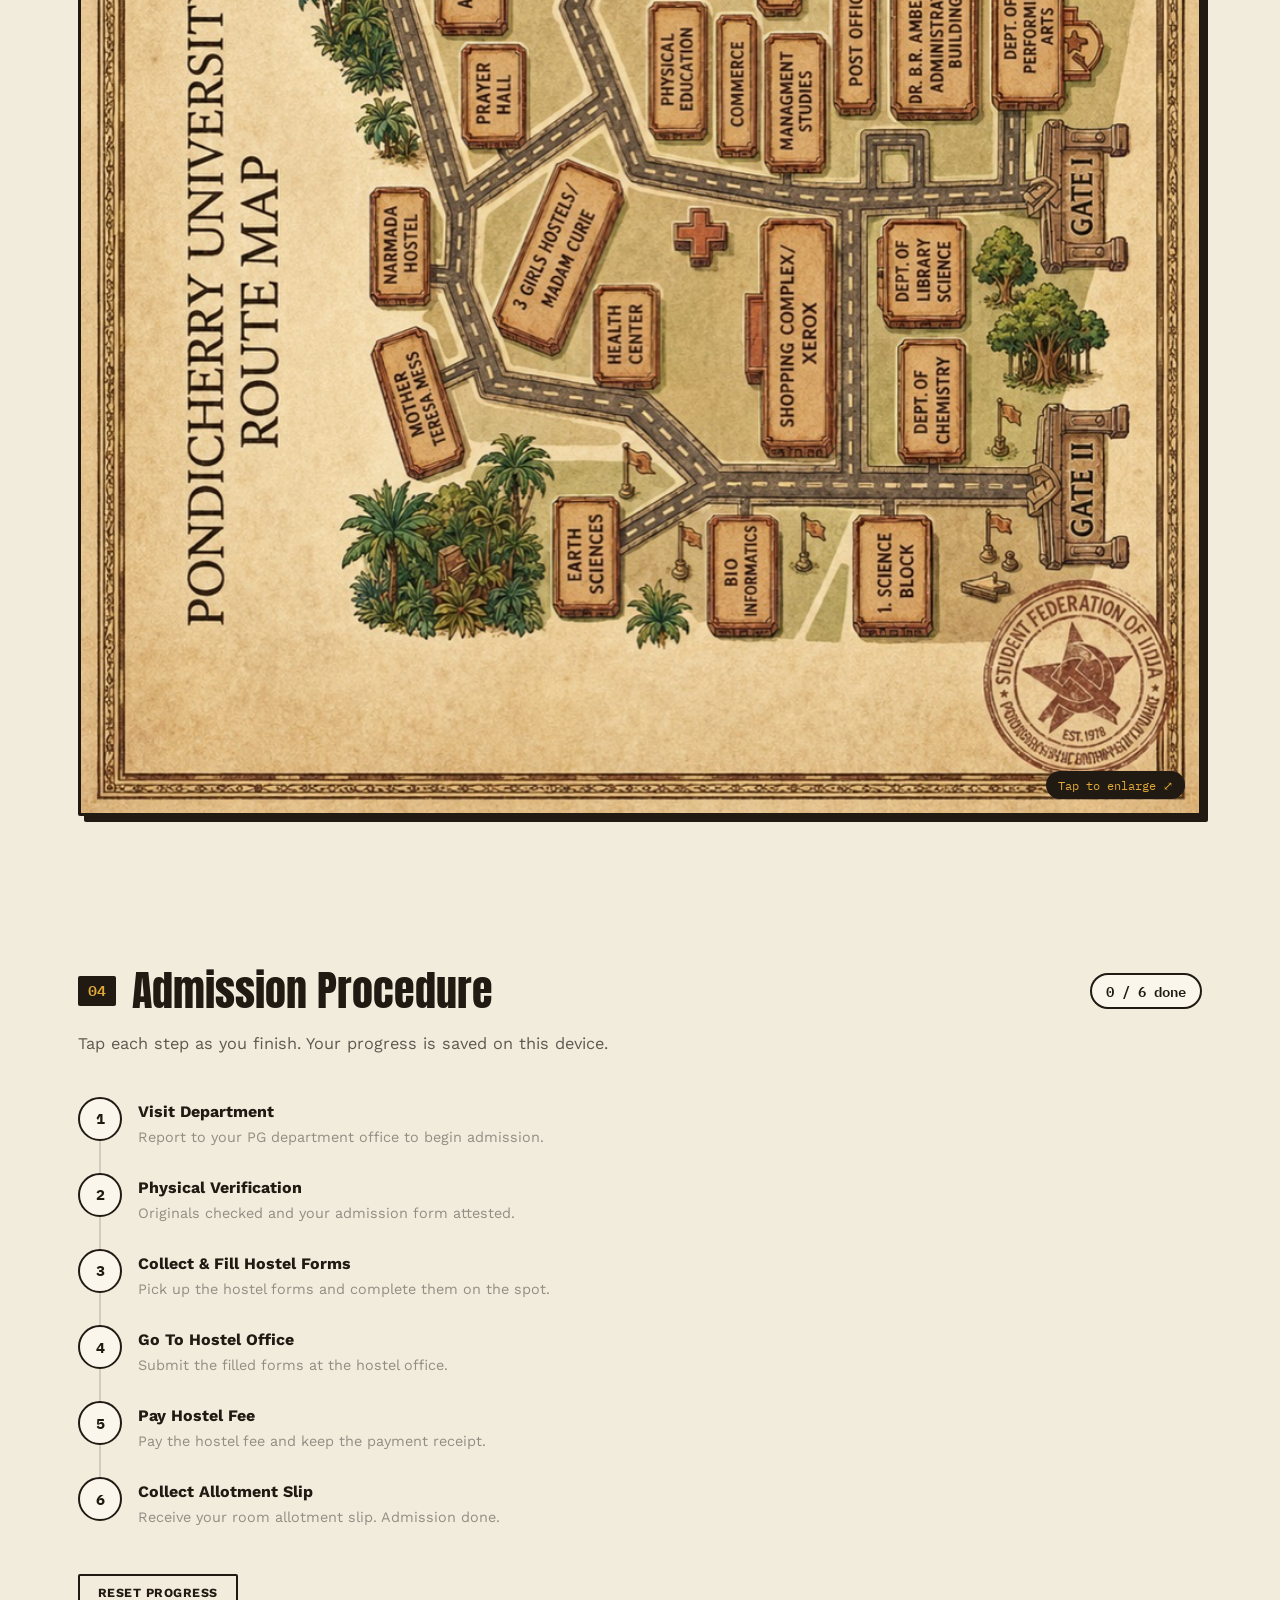
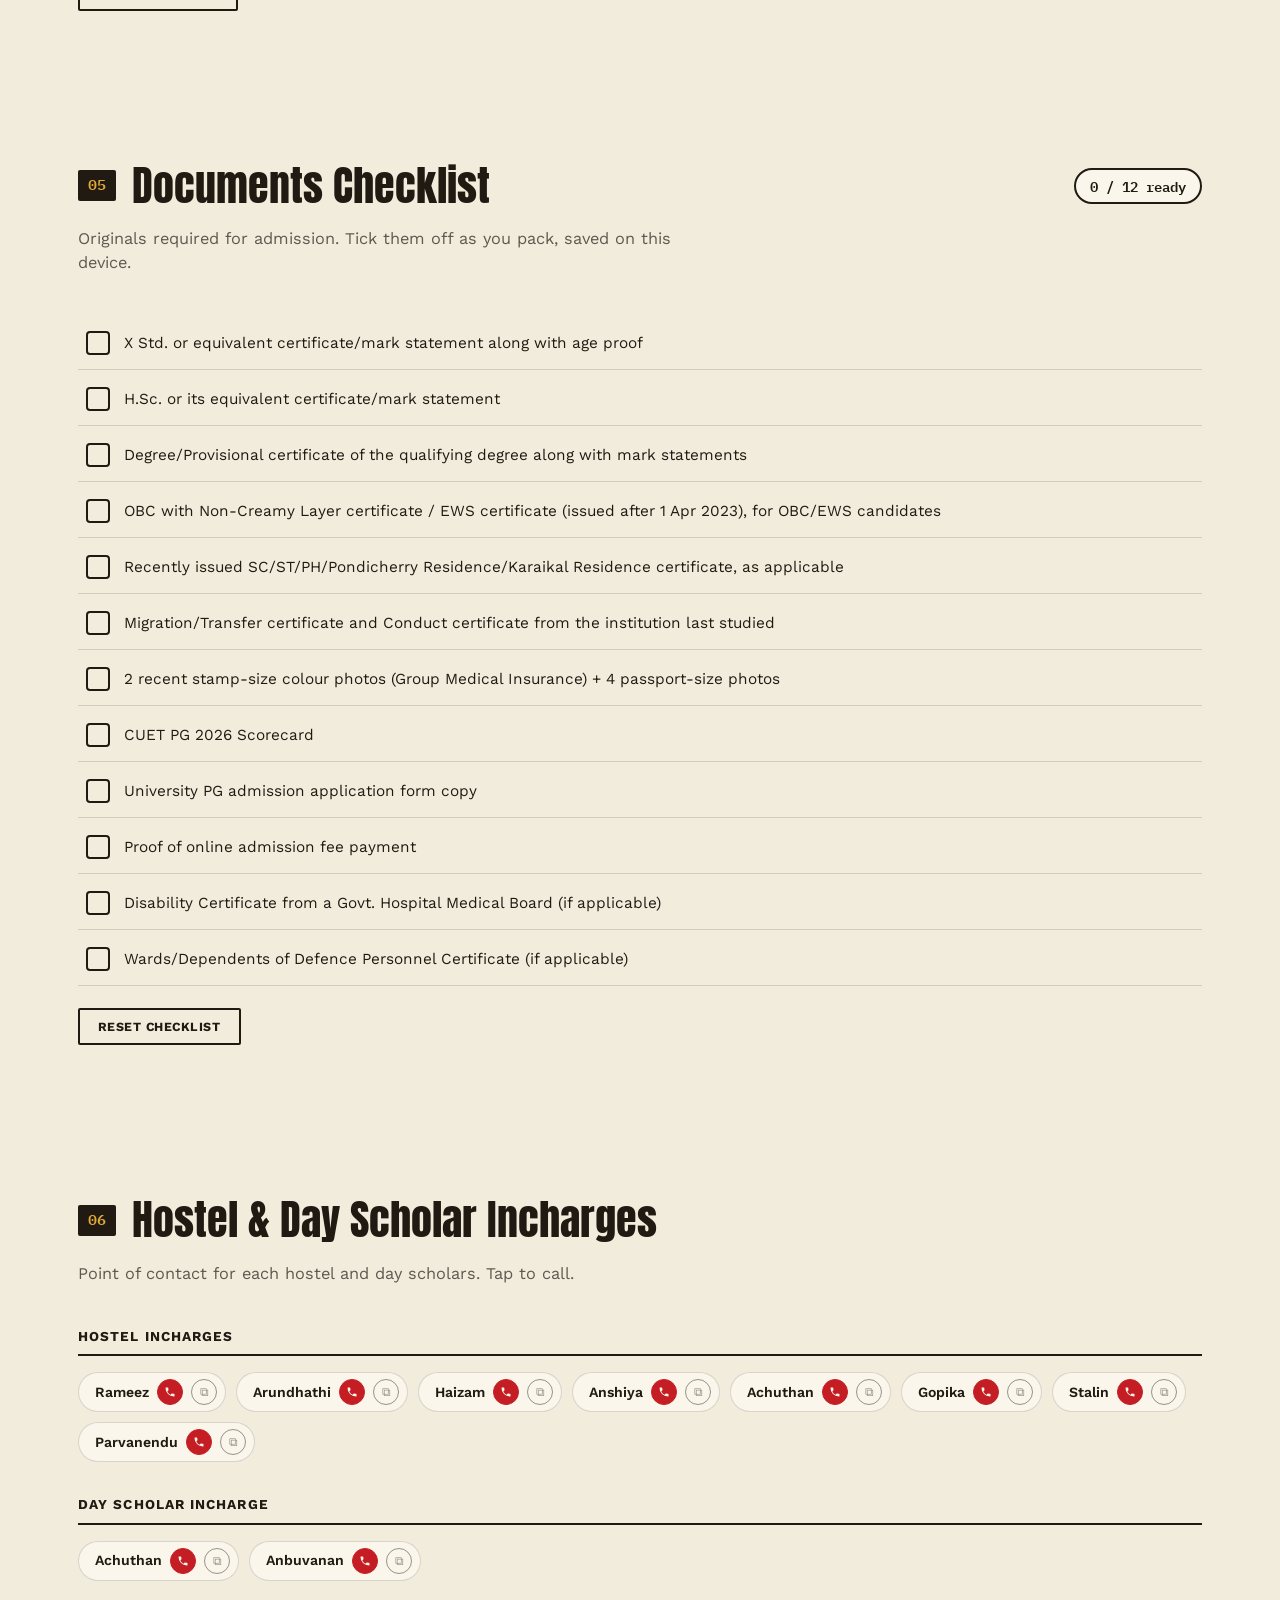
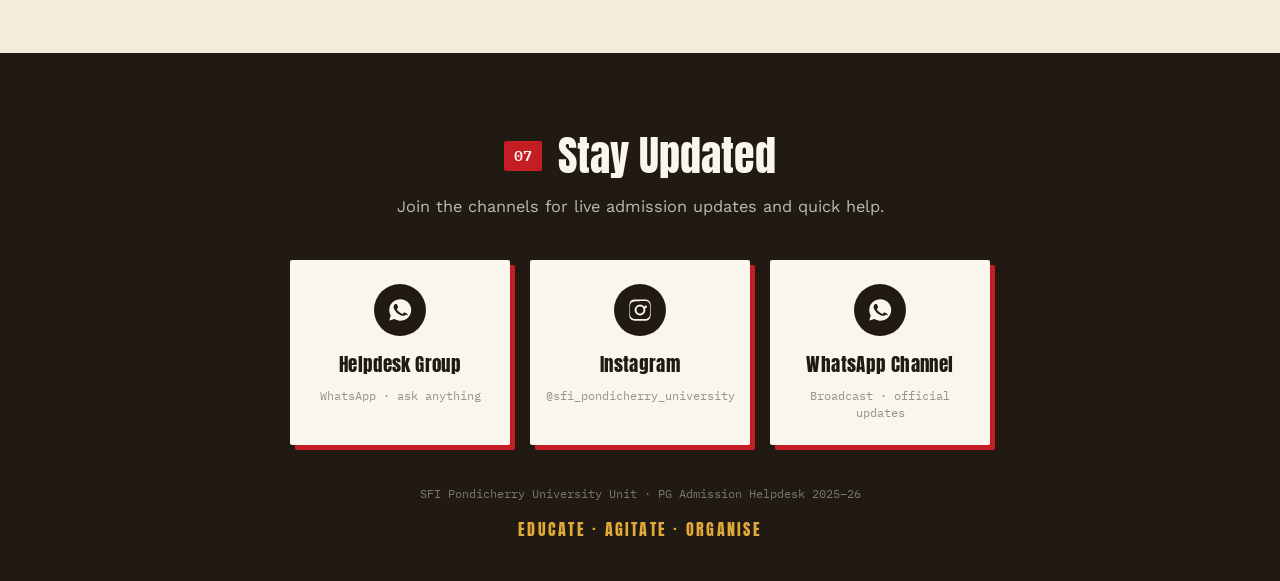
==== commit f30916c4: "Swap in new campus route map, set helpdesk number - Replace campus-map.png with lighter campus-map.j" ====
--- a/index.html
+++ b/index.html
@@ -59,7 +59,7 @@
 
   <div class="hero-actions">
     <a class="btn btn--primary" href="#directory">Find My Department ↓</a>
-    <a class="btn btn--ghost" href="tel:9498847152">Call Helpdesk</a>
+    <a class="btn btn--ghost" href="tel:+919020773780">Call Helpdesk</a>
   </div>
 </section>
 
@@ -110,7 +110,7 @@
   <p class="section-lede">Hostels, mess halls, departments and both gates. Tap to zoom.</p>
 
   <button class="map-frame" id="mapOpenBtn">
-    <img src="assets/campus-map.png" alt="Pondicherry University campus route map showing hostels, departments, mess halls and gates" loading="lazy">
+    <img src="assets/campus-map.jpg" alt="Pondicherry University campus route map showing hostels, departments, mess halls and gates" loading="lazy">
     <span class="map-zoom-hint">Tap to enlarge ⤢</span>
   </button>
 </section>
@@ -191,7 +191,7 @@
 <!-- Lightbox -->
 <div class="lightbox" id="lightbox">
   <button class="lightbox-close" id="lightboxClose" aria-label="Close">&times;</button>
-  <img src="assets/campus-map.png" alt="Pondicherry University campus route map, enlarged">
+  <img src="assets/campus-map.jpg" alt="Pondicherry University campus route map, enlarged">
 </div>
 
 <script src="script.js"></script>
--- a/styles.css
+++ b/styles.css
@@ -184,6 +184,11 @@
 }
 .section--flush{ padding-top: 56px; }
 
+/* "Who To Call" lost its subgroups to the standalone Hostels section,
+   leaving just two cards — trim the padding so it doesn't read as a gap. */
+#contacts{ padding-bottom: 32px; }
+#contacts .core-contacts{ margin-bottom: 0; }
+
 .section-title{
   display:flex; align-items:center; gap:16px;
   font-size: clamp(1.8rem, 4vw, 2.6rem);
@@ -219,8 +224,8 @@
 /* ============ CORE CONTACTS ============ */
 .core-contacts{
   display:grid; grid-template-columns: repeat(2,1fr); gap:20px;
-  margin-bottom: 44px;
-}
+}
+.core-contacts:not(:last-child){ margin-bottom: 44px; }
 .core-card{
   position:relative;
   display:flex; flex-direction:column; gap:6px;
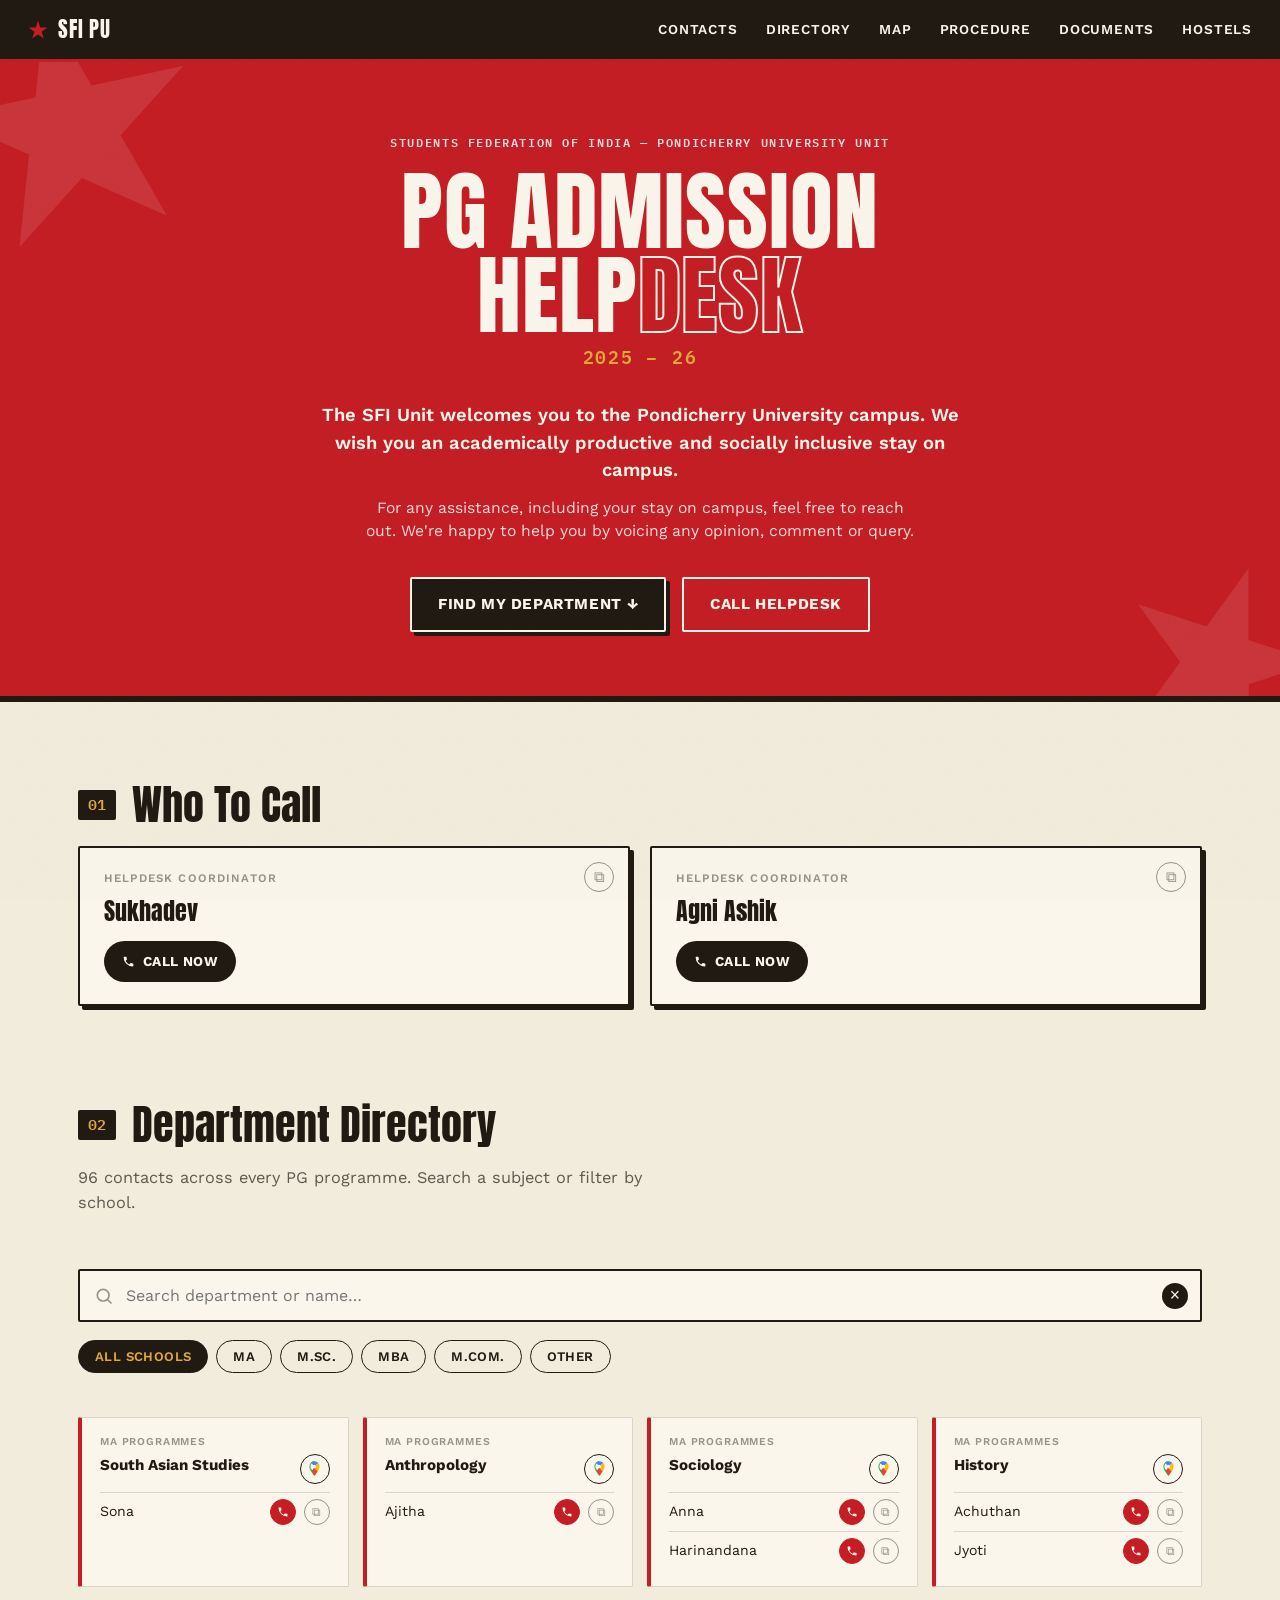
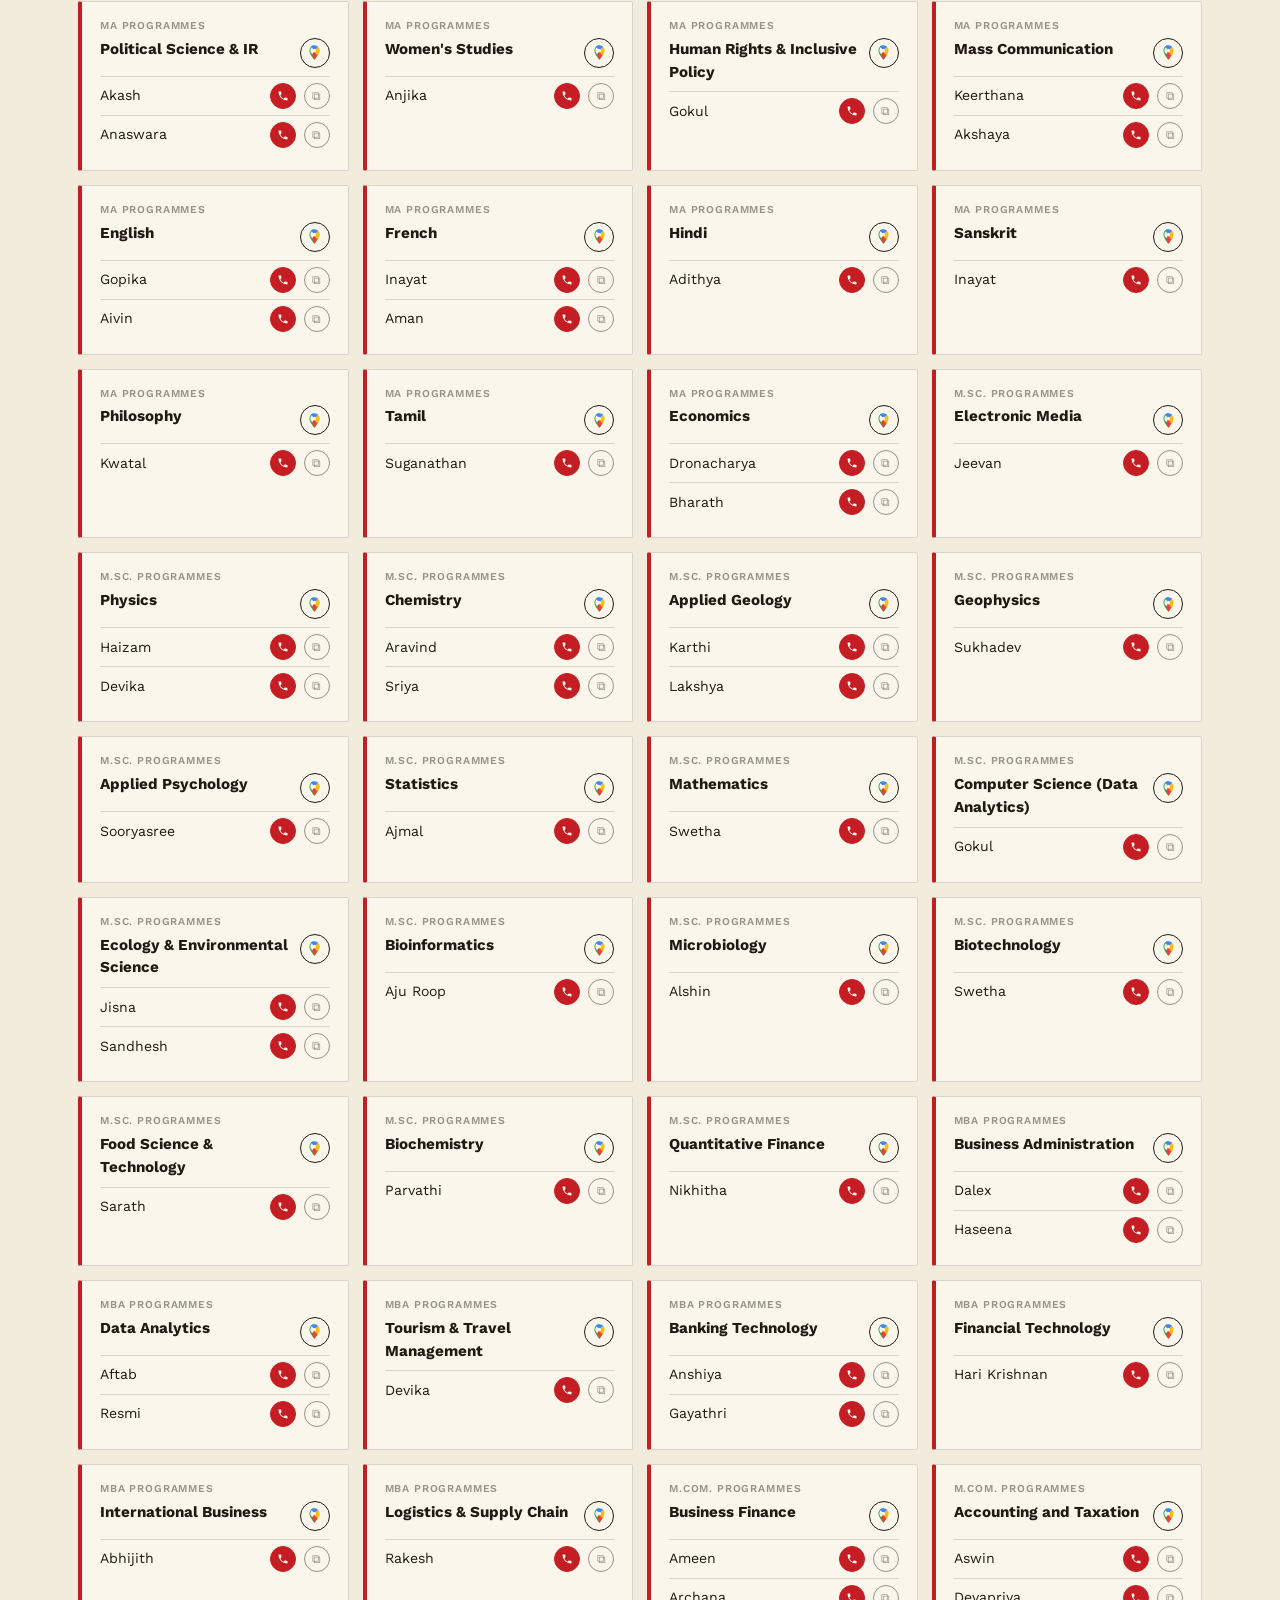
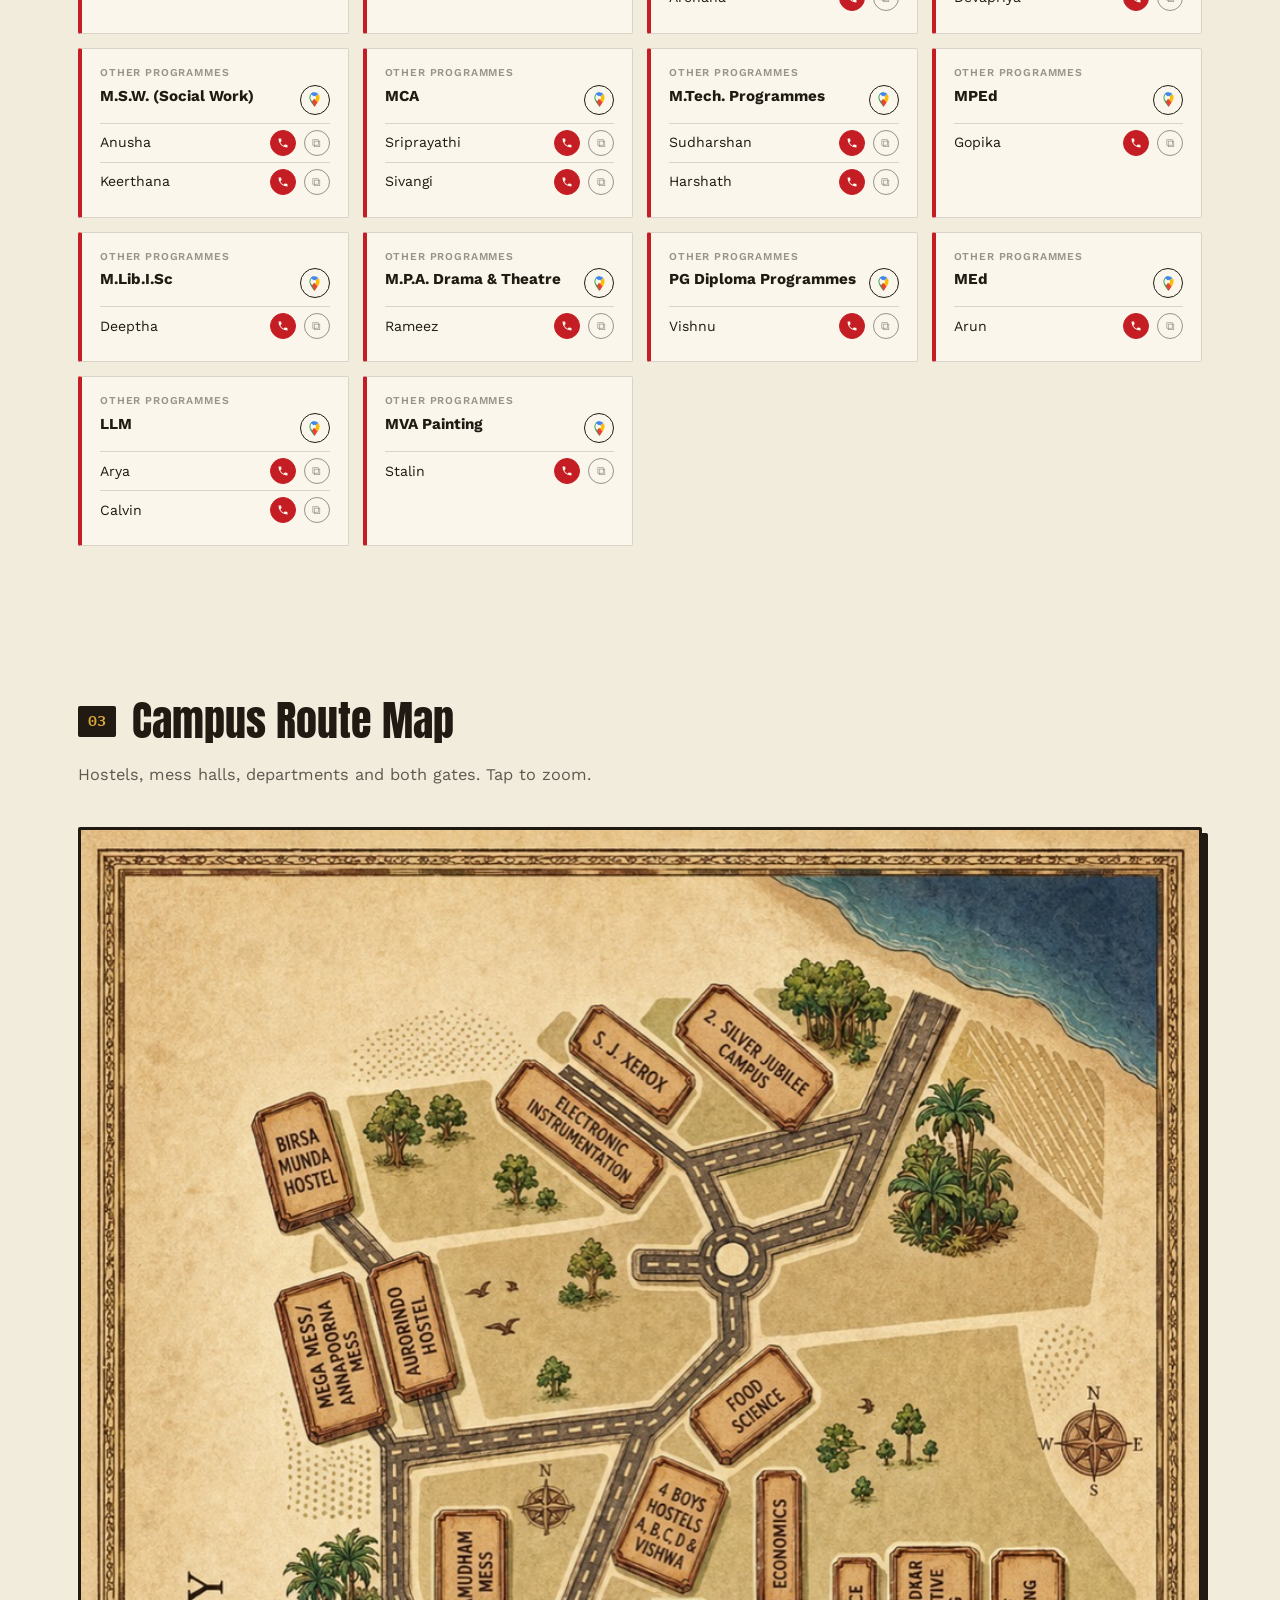
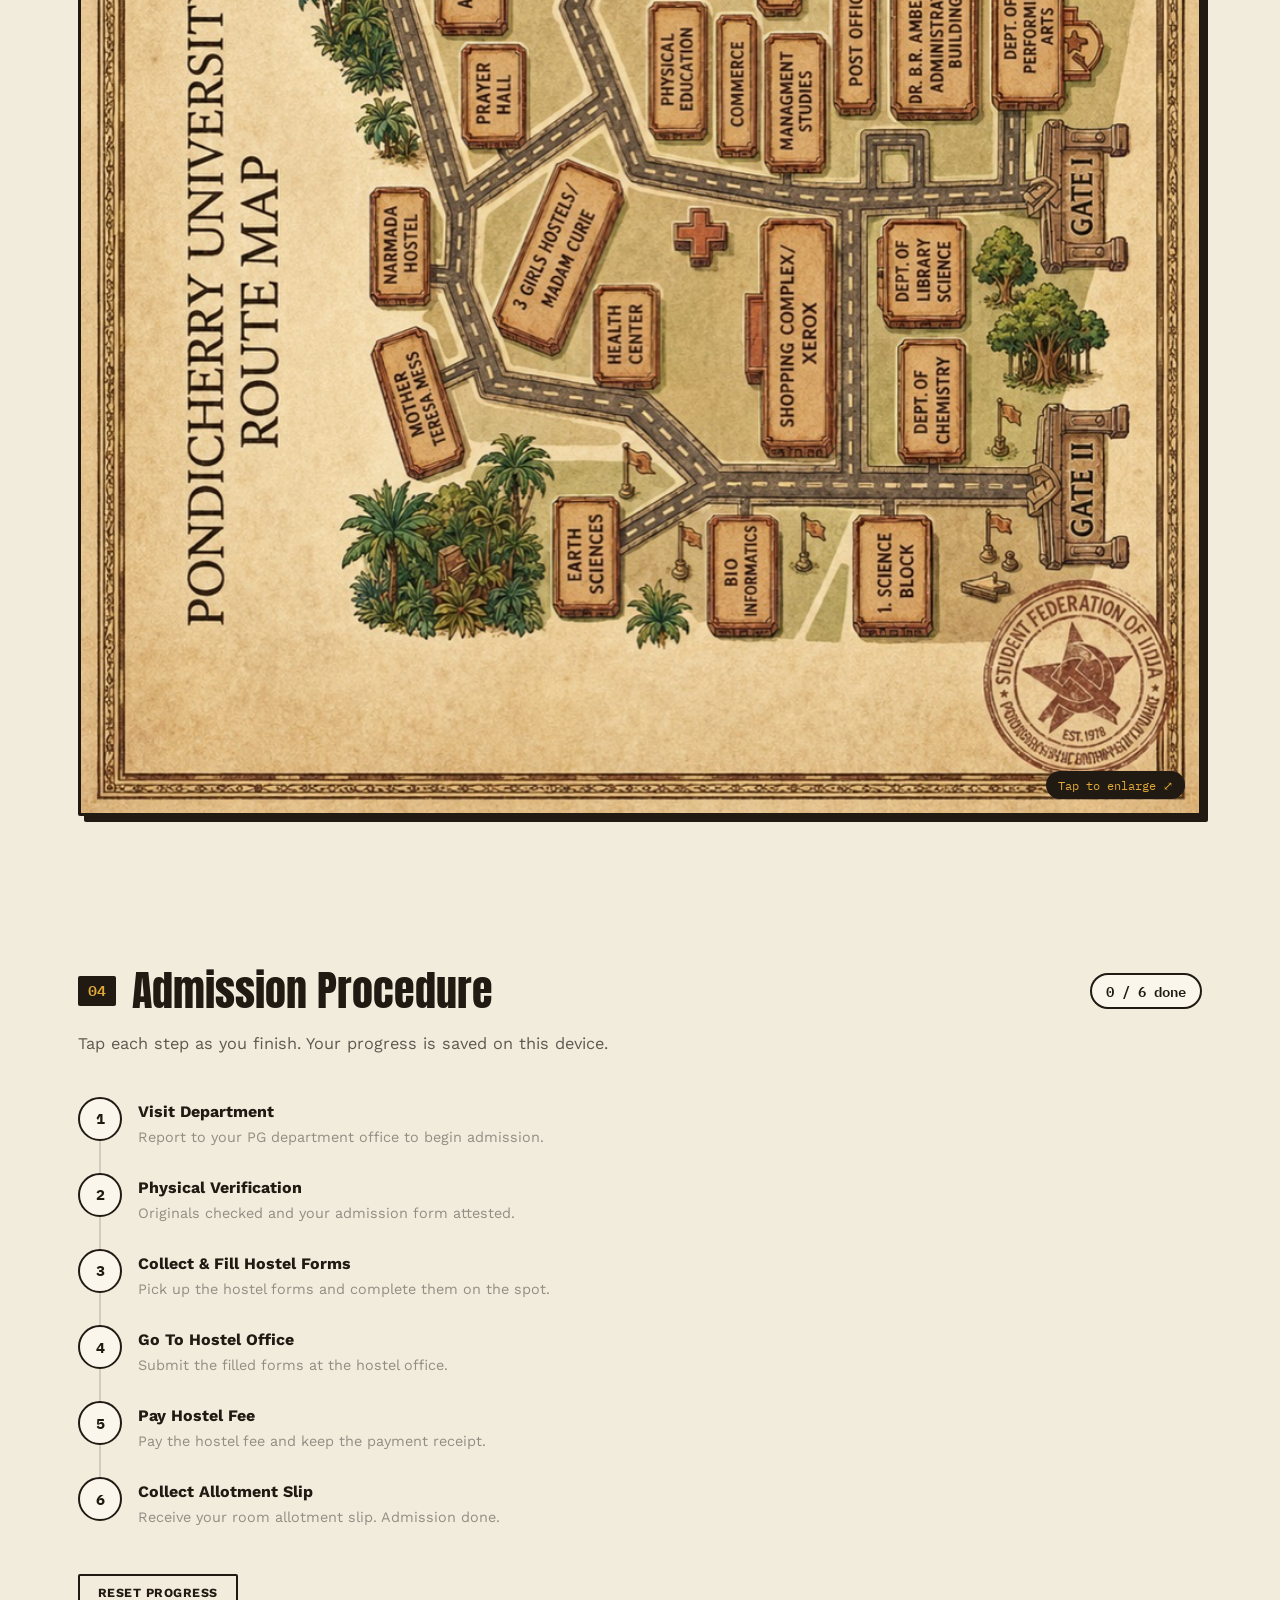
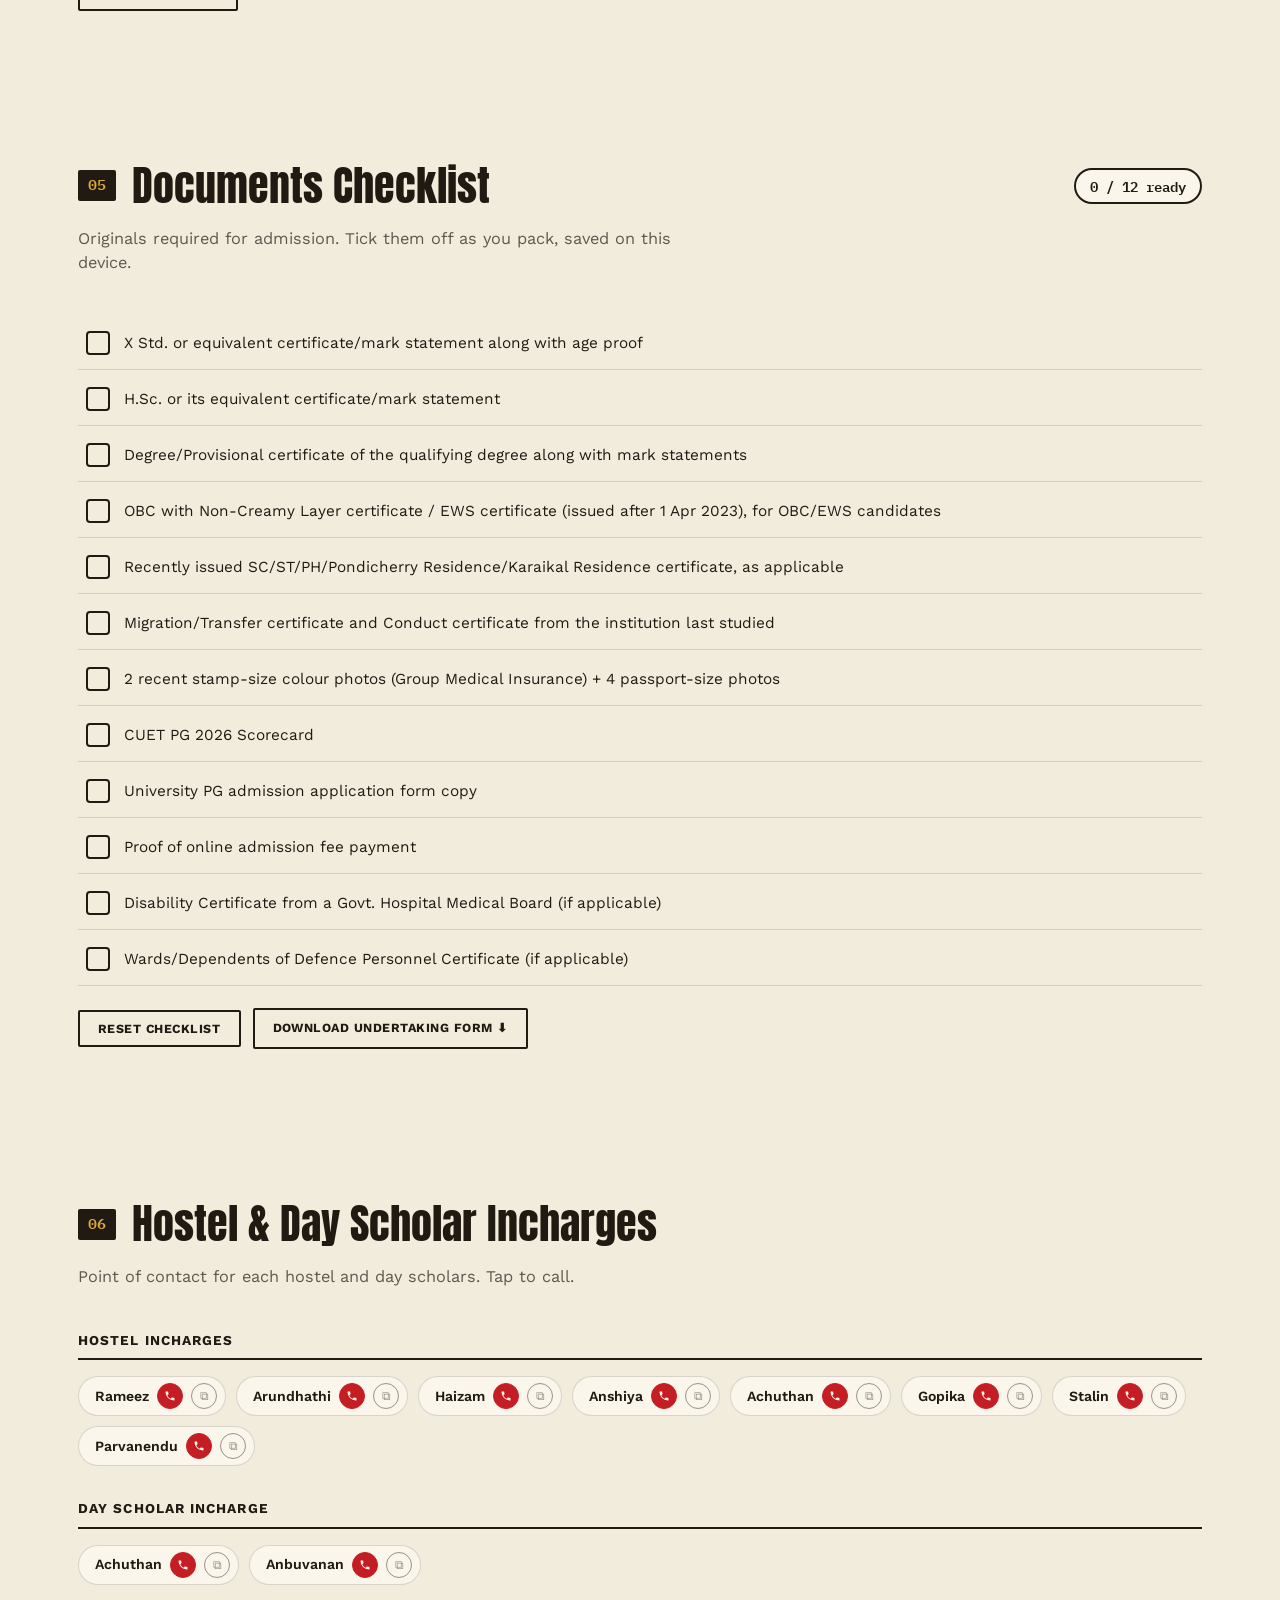
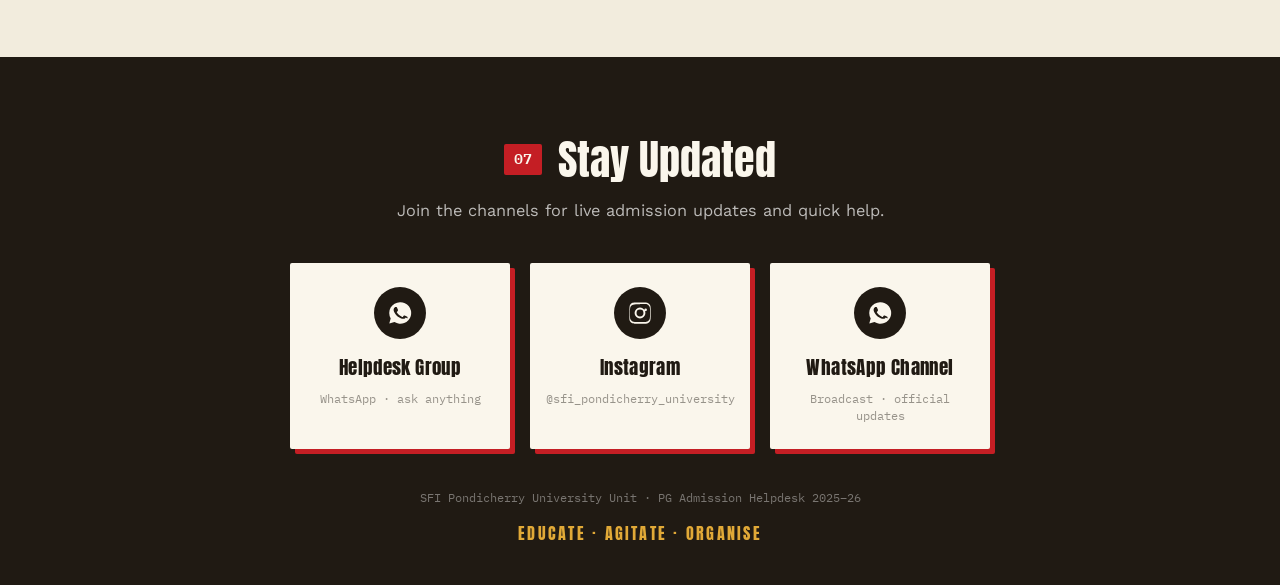
==== commit 0ff2a04d: "Add Undertaking Form download to Documents section Co-Authored-By: Claude Sonnet 5 <noreply@anthropi" ====
--- a/index.html
+++ b/index.html
@@ -5,6 +5,22 @@
 <meta name="viewport" content="width=device-width, initial-scale=1.0">
 <title>SFI PU — PG Admission Helpdesk 2025–26</title>
 <meta name="description" content="SFI Pondicherry University PG Admission Helpdesk 2025-26. Contacts, campus map, admission procedure and required documents.">
+
+<!-- Open Graph -->
+<meta property="og:type" content="website">
+<meta property="og:url" content="https://sfipondicherry.netlify.app/">
+<meta property="og:title" content="SFI PU — PG Admission Helpdesk 2025–26">
+<meta property="og:description" content="We're here to help you. Contacts, campus map, admission procedure and required documents for PG admission at Pondicherry University.">
+<meta property="og:image" content="https://sfipondicherry.netlify.app/assets/og-image.jpg">
+<meta property="og:image:width" content="1024">
+<meta property="og:image:height" content="1280">
+
+<!-- Twitter -->
+<meta name="twitter:card" content="summary_large_image">
+<meta name="twitter:title" content="SFI PU — PG Admission Helpdesk 2025–26">
+<meta name="twitter:description" content="We're here to help you. Contacts, campus map, admission procedure and required documents for PG admission at Pondicherry University.">
+<meta name="twitter:image" content="https://sfipondicherry.netlify.app/assets/og-image.jpg">
+
 <link rel="preconnect" href="https://fonts.googleapis.com">
 <link rel="preconnect" href="https://fonts.gstatic.com" crossorigin>
 <link href="https://fonts.googleapis.com/css2?family=Anton&family=IBM+Plex+Mono:wght@500;600&family=Work+Sans:ital,wght@0,400;0,500;0,600;0,700;1,500&display=swap" rel="stylesheet">
@@ -136,7 +152,10 @@
   <p class="section-lede">Originals required for admission. Tick them off as you pack, saved on this device.</p>
 
   <ul class="checklist" id="checklist"></ul>
-  <button class="btn btn--ghost btn--small" id="resetChecklist">Reset checklist</button>
+  <div class="btn-row">
+    <button class="btn btn--ghost btn--small" id="resetChecklist">Reset checklist</button>
+    <a class="btn btn--ghost btn--small" href="assets/Undertaking-Form.pdf" download>Download Undertaking Form ⬇</a>
+  </div>
 </section>
 
 <!-- ============ HOSTEL / DAY SCHOLAR INCHARGES ============ -->
@@ -195,5 +214,12 @@
 </div>
 
 <script src="script.js"></script>
+<!-- Cloudflare Web Analytics -->
+<script defer src='https://static.cloudflareinsights.com/beacon.min.js' data-cf-beacon='{"token": "ef0a9ae6381e4efca3d5536c9b5d6c76"}'></script>
+<!-- End Cloudflare Web Analytics -->
+<!-- GoatCounter -->
+<script data-goatcounter="https://sfipondicherry.goatcounter.com/count"
+        async src="//gc.zgo.at/count.js"></script>
+<!-- End GoatCounter -->
 </body>
 </html>
--- a/styles.css
+++ b/styles.css
@@ -175,6 +175,9 @@
 .section .btn--ghost{ color: var(--ink); border-color: var(--ink); }
 .section .btn--ghost:hover{ background: rgba(32,26,19,.06); }
 .btn--small{ padding: 9px 18px; font-size:.78rem; margin-top: 22px; }
+
+.btn-row{ display:flex; flex-wrap:wrap; align-items:center; gap:12px; margin-top: 22px; }
+.btn-row .btn--small{ margin-top: 0; }
 
 /* ============ SECTIONS ============ */
 .section{
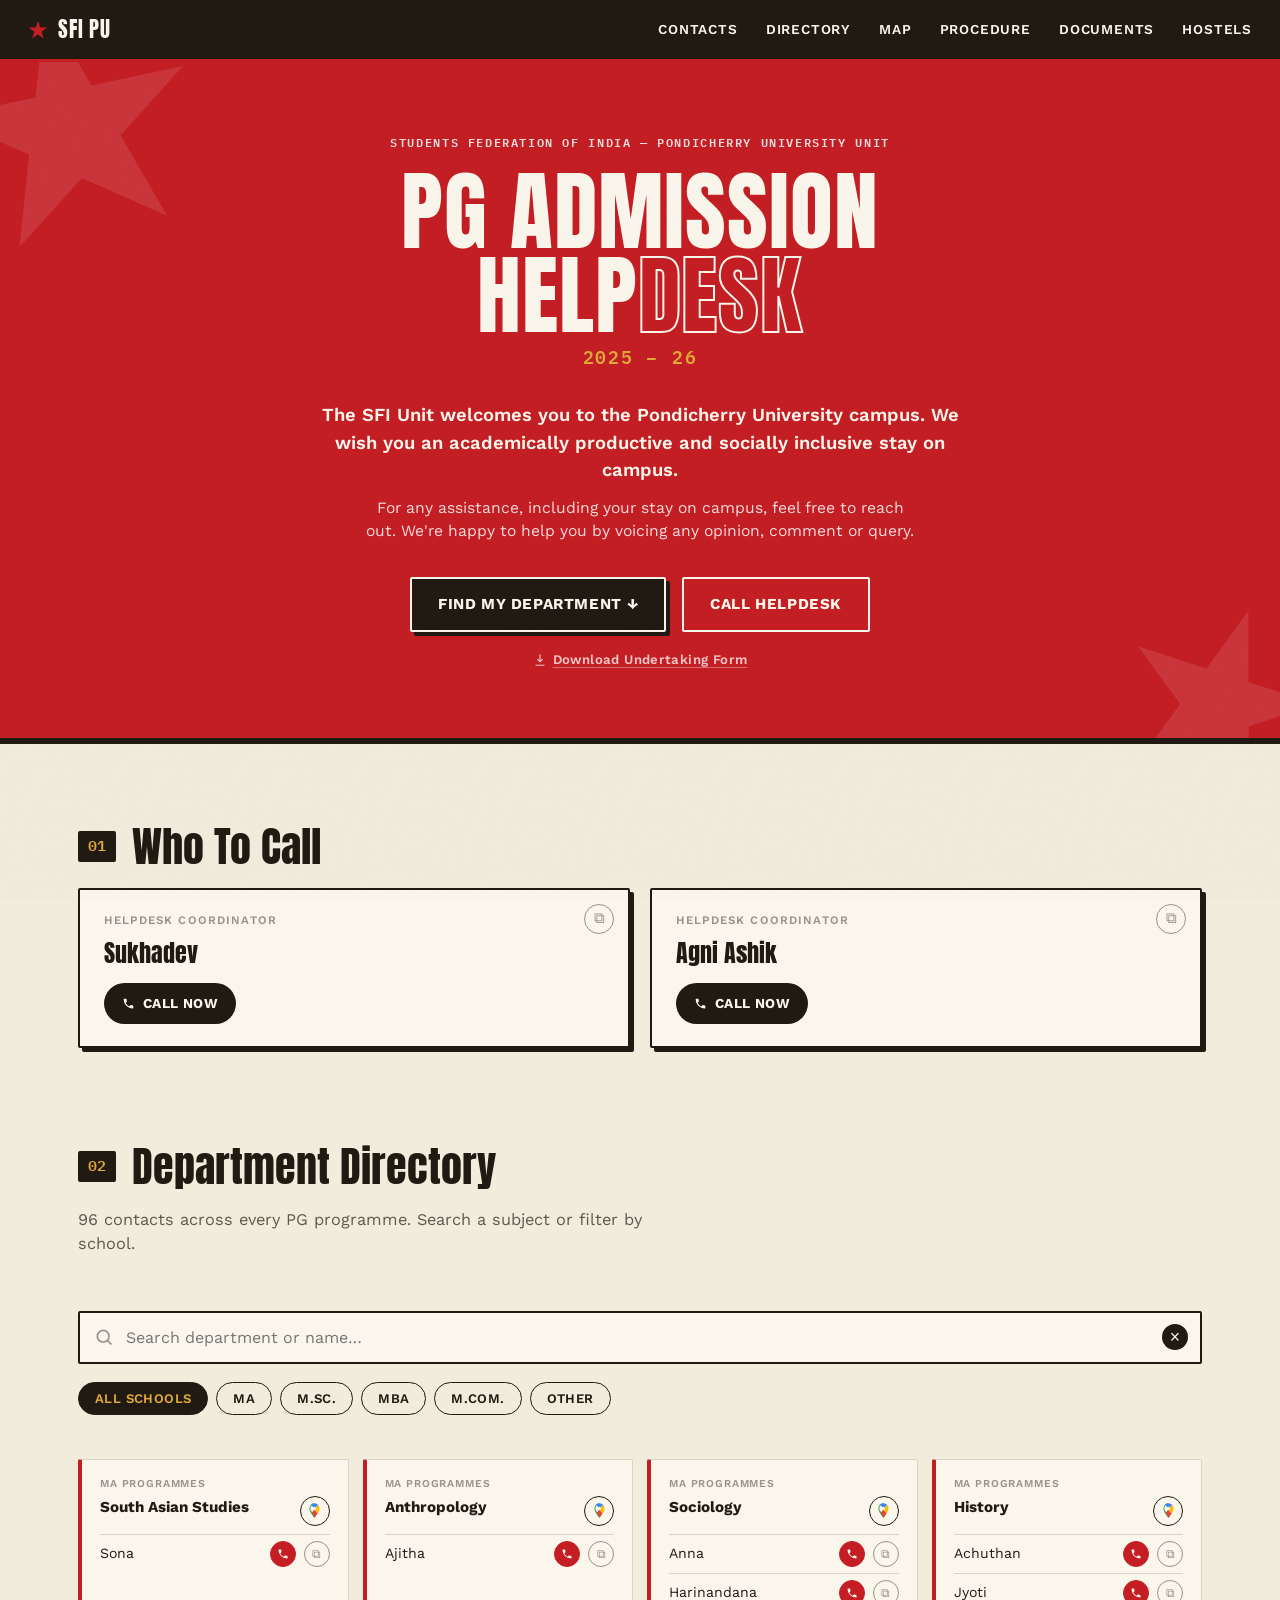
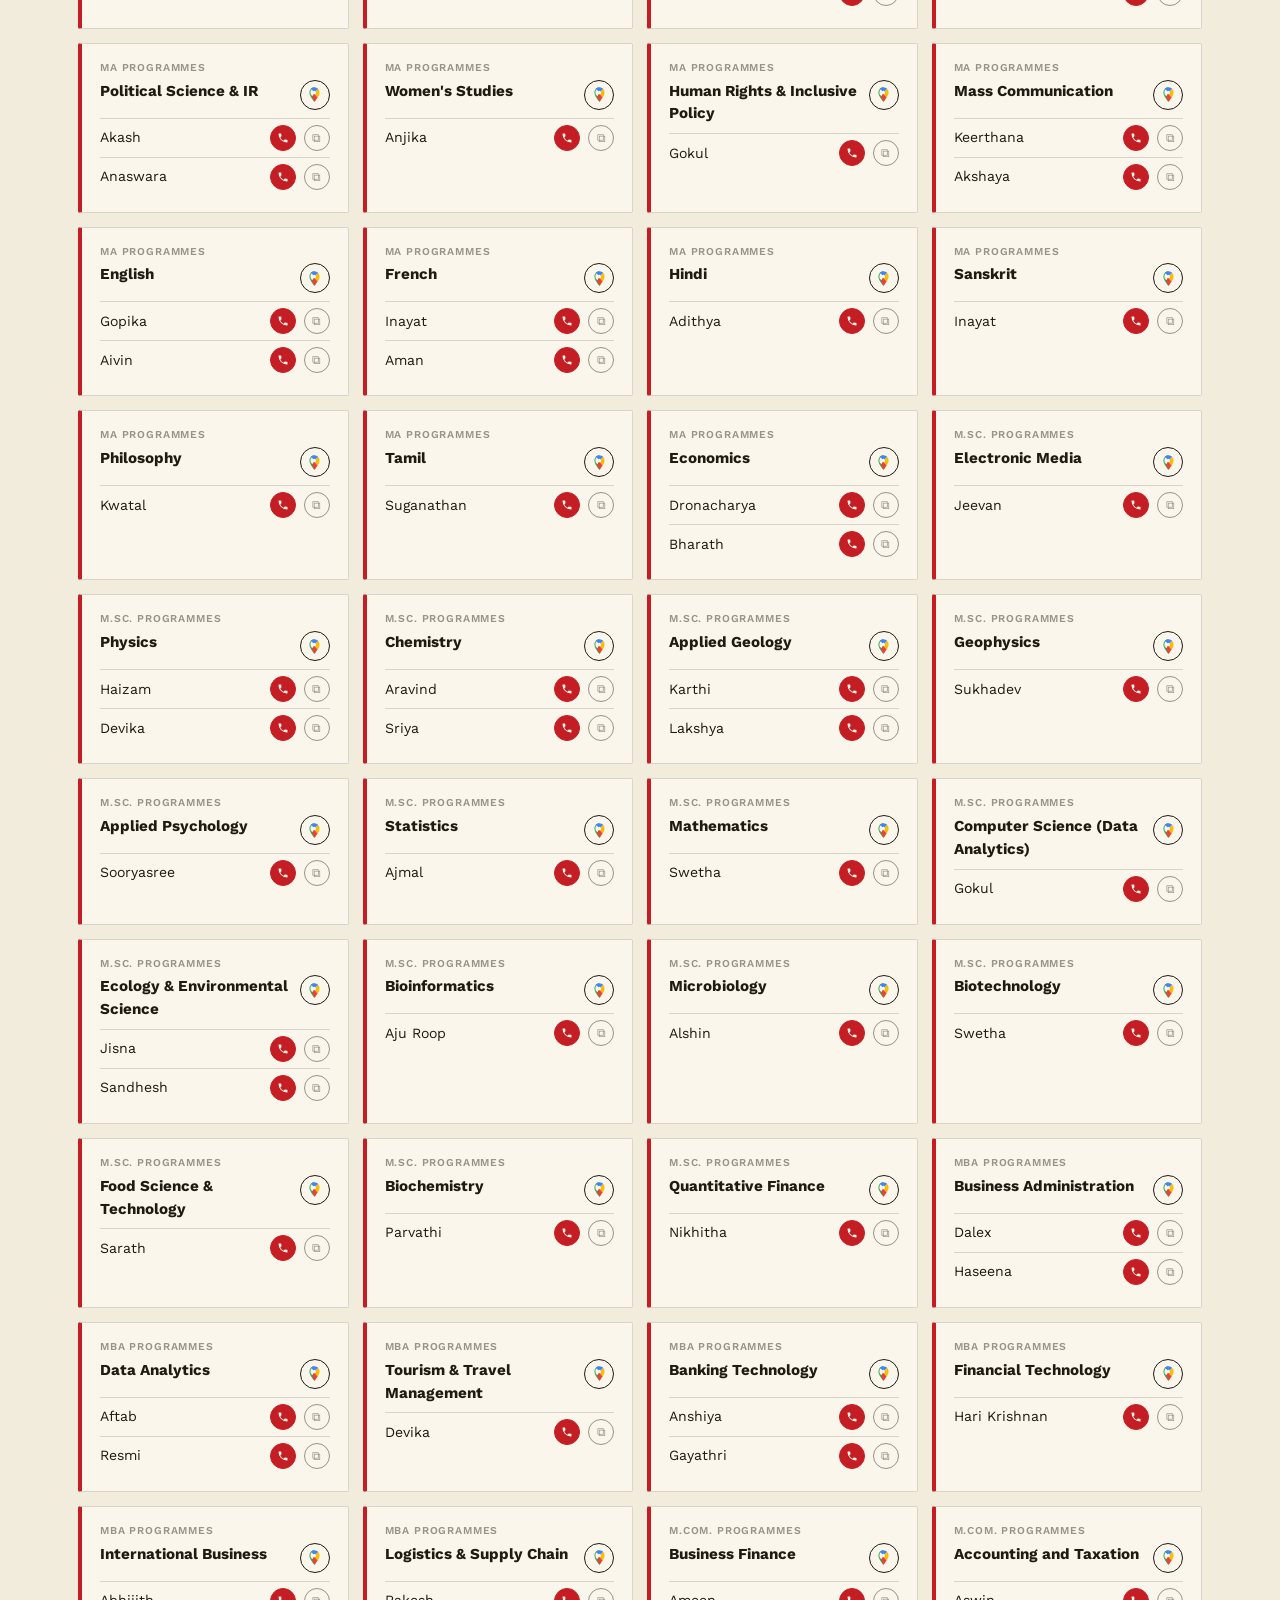
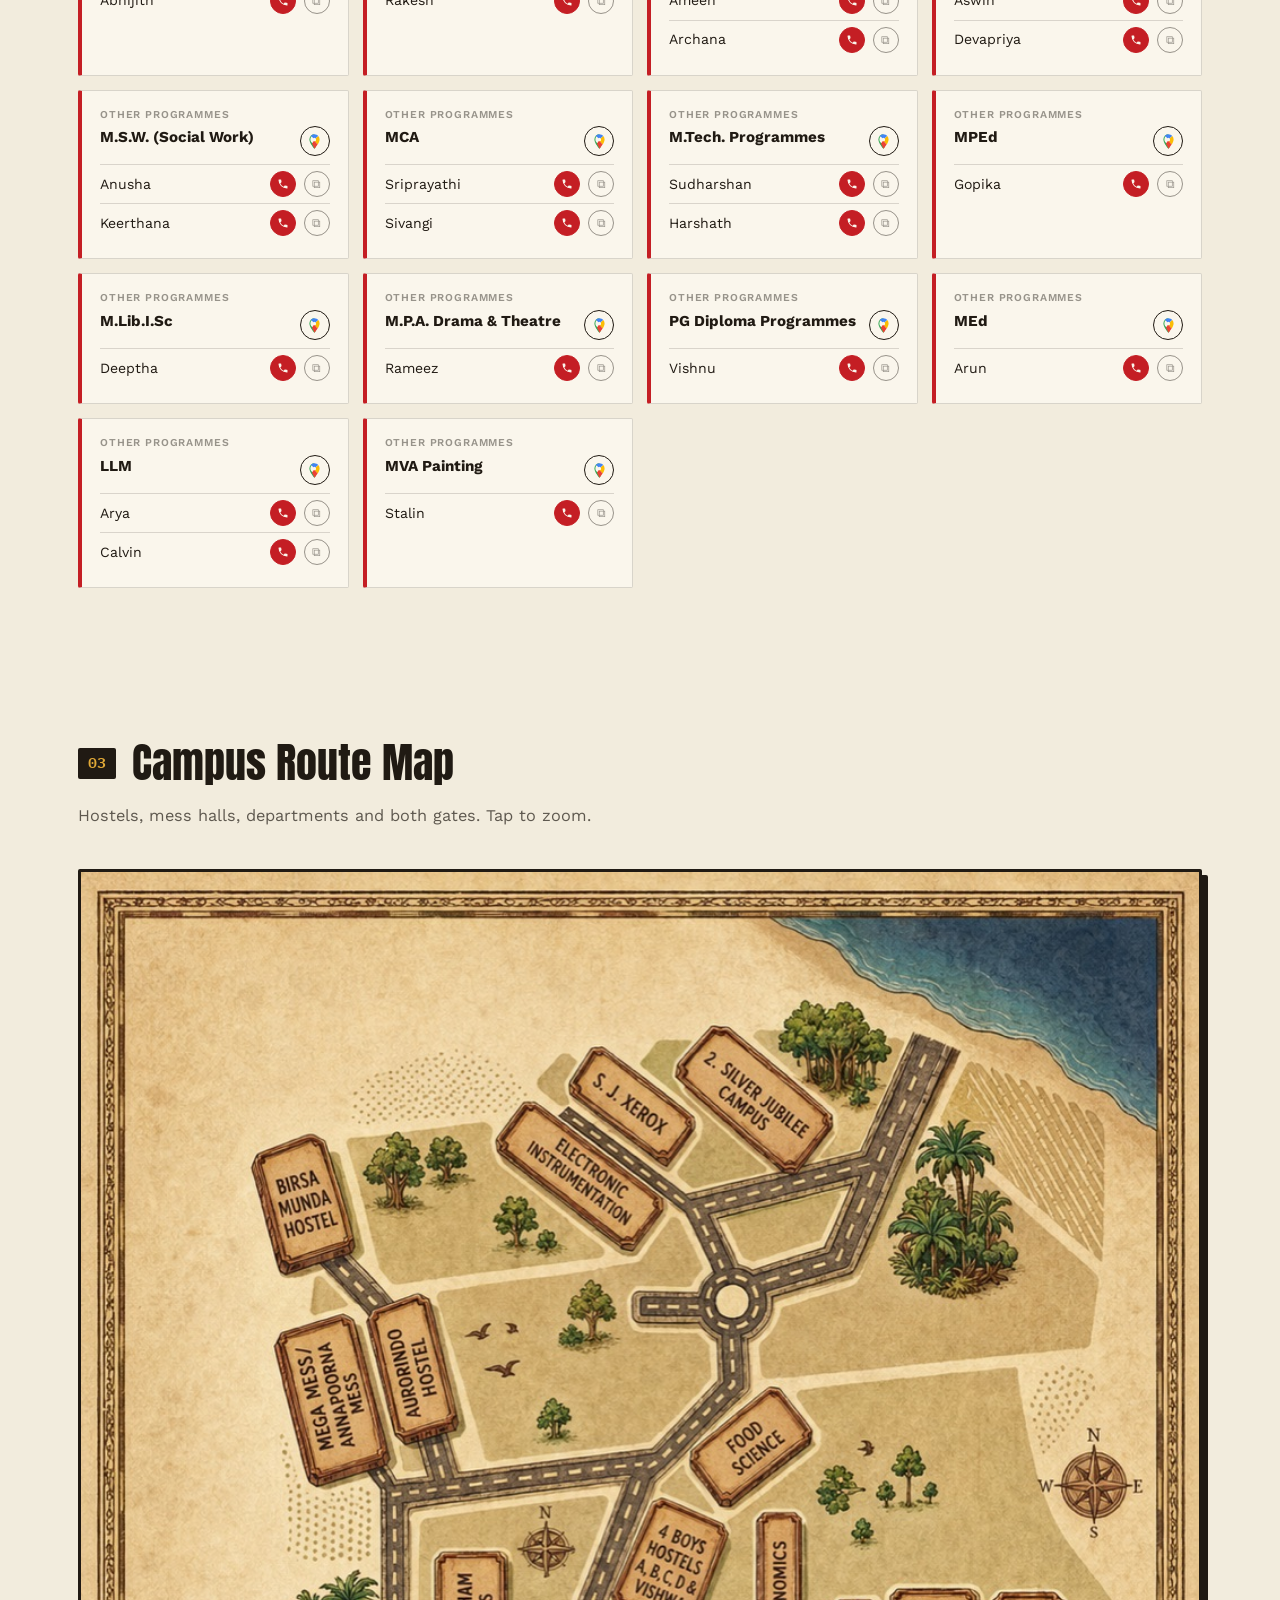
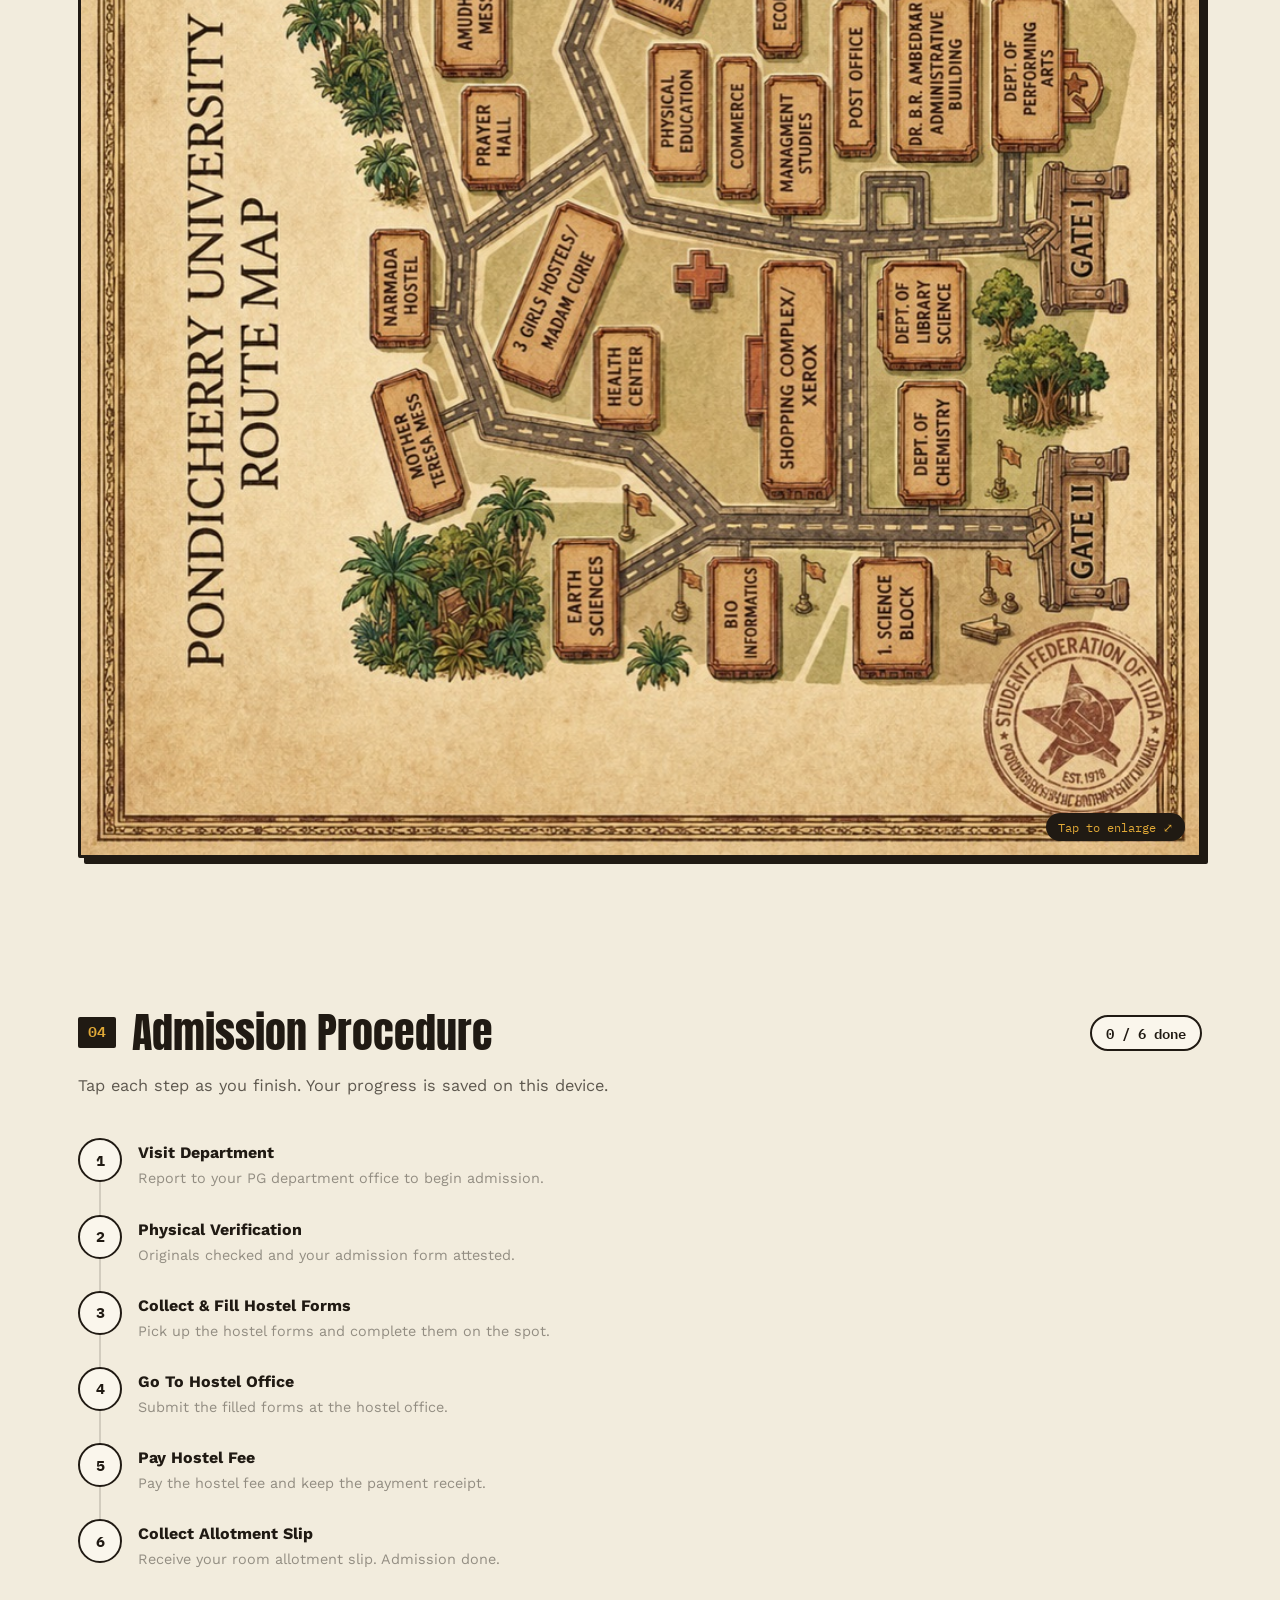
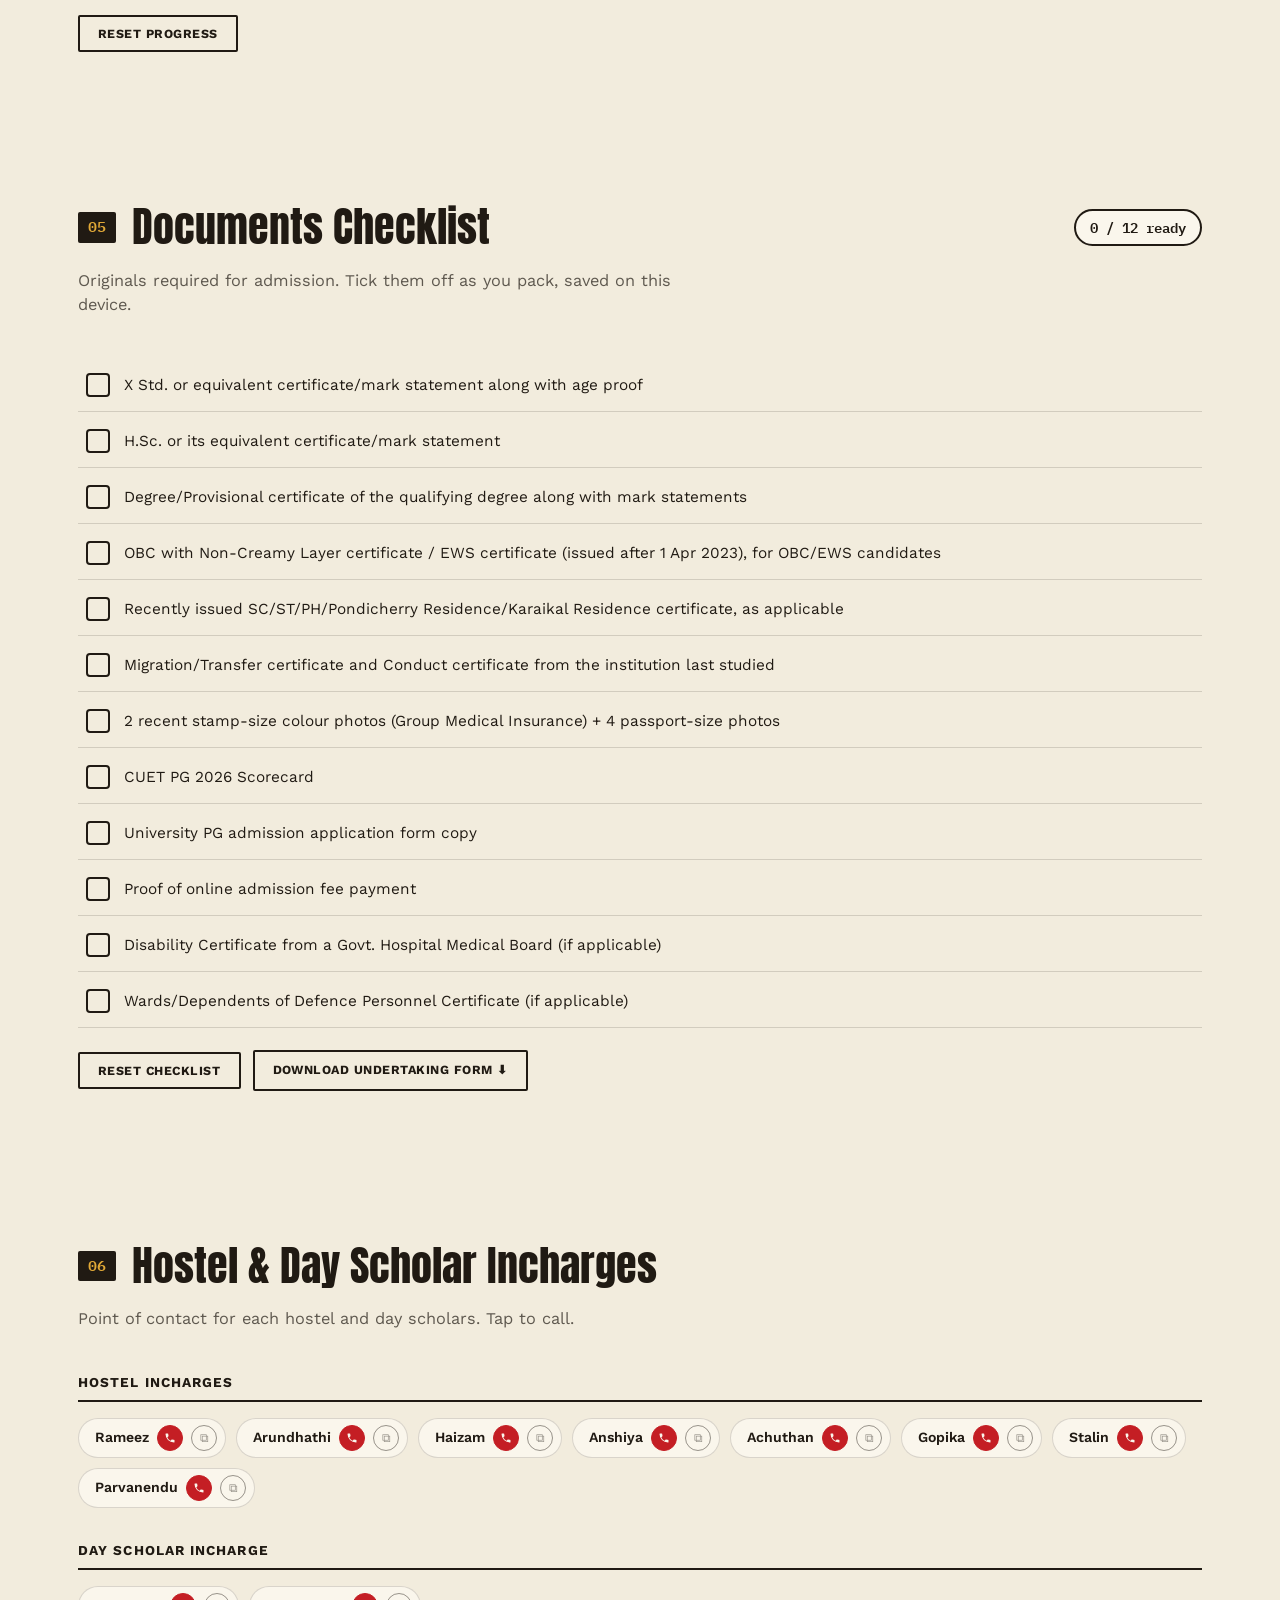
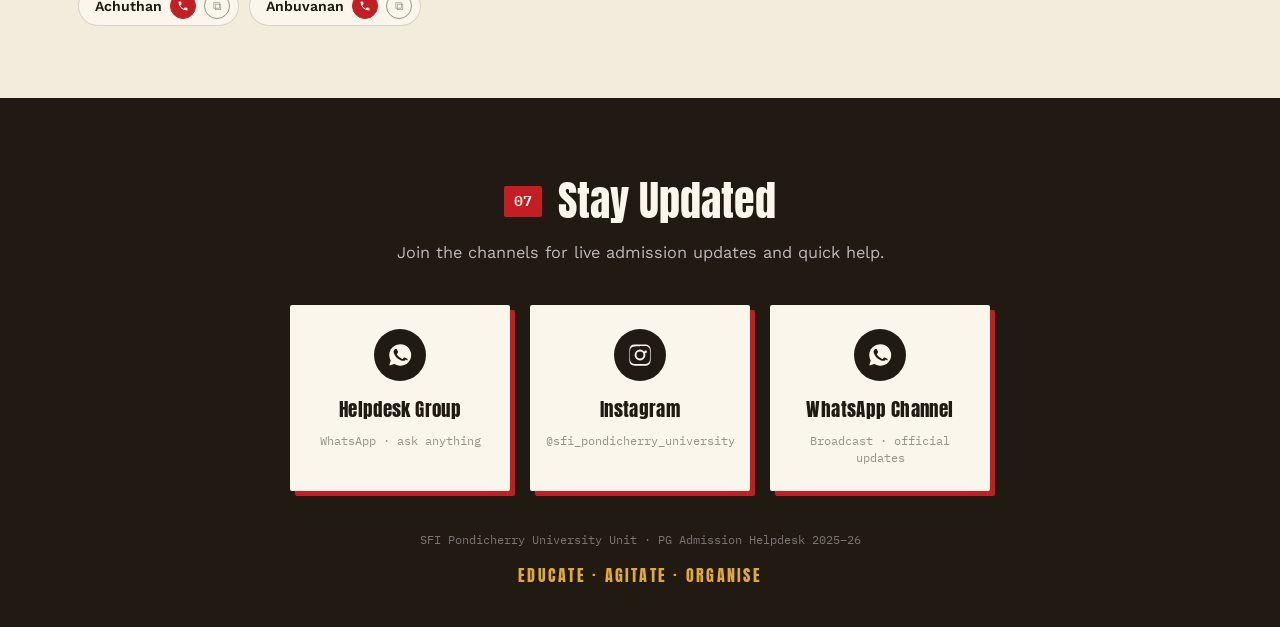
==== commit 367ced6d: "Surface Undertaking Form download link in hero Low-weight text link under the CTA row so it's visibl" ====
--- a/index.html
+++ b/index.html
@@ -77,6 +77,10 @@
     <a class="btn btn--primary" href="#directory">Find My Department ↓</a>
     <a class="btn btn--ghost" href="tel:+919020773780">Call Helpdesk</a>
   </div>
+  <a class="hero-doc-link" href="assets/Undertaking-Form.pdf" download>
+    <svg viewBox="0 0 24 24" aria-hidden="true"><path d="M12 3v12m0 0l-4-4m4 4l4-4M5 21h14"/></svg>
+    Download Undertaking Form
+  </a>
 </section>
 
 <!-- ============ CORE CONTACTS ============ -->
--- a/styles.css
+++ b/styles.css
@@ -151,6 +151,18 @@
   position:relative; z-index:2;
   display:flex; gap:16px; justify-content:center; flex-wrap:wrap;
 }
+.hero-doc-link{
+  position:relative; z-index:2;
+  display:inline-flex; align-items:center; gap:6px;
+  margin-top:18px;
+  font-family: var(--body); font-weight:600; font-size:.82rem;
+  letter-spacing:.03em;
+  color: rgba(255,255,255,.75);
+  text-decoration: underline; text-underline-offset:3px; text-decoration-color: rgba(255,255,255,.35);
+  transition: color .15s ease, text-decoration-color .15s ease;
+}
+.hero-doc-link:hover{ color: var(--paper); text-decoration-color: var(--paper); }
+.hero-doc-link svg{ width:14px; height:14px; fill:none; stroke:currentColor; stroke-width:2; stroke-linecap:round; stroke-linejoin:round; }
 
 .btn{
   display:inline-flex; align-items:center; gap:8px;
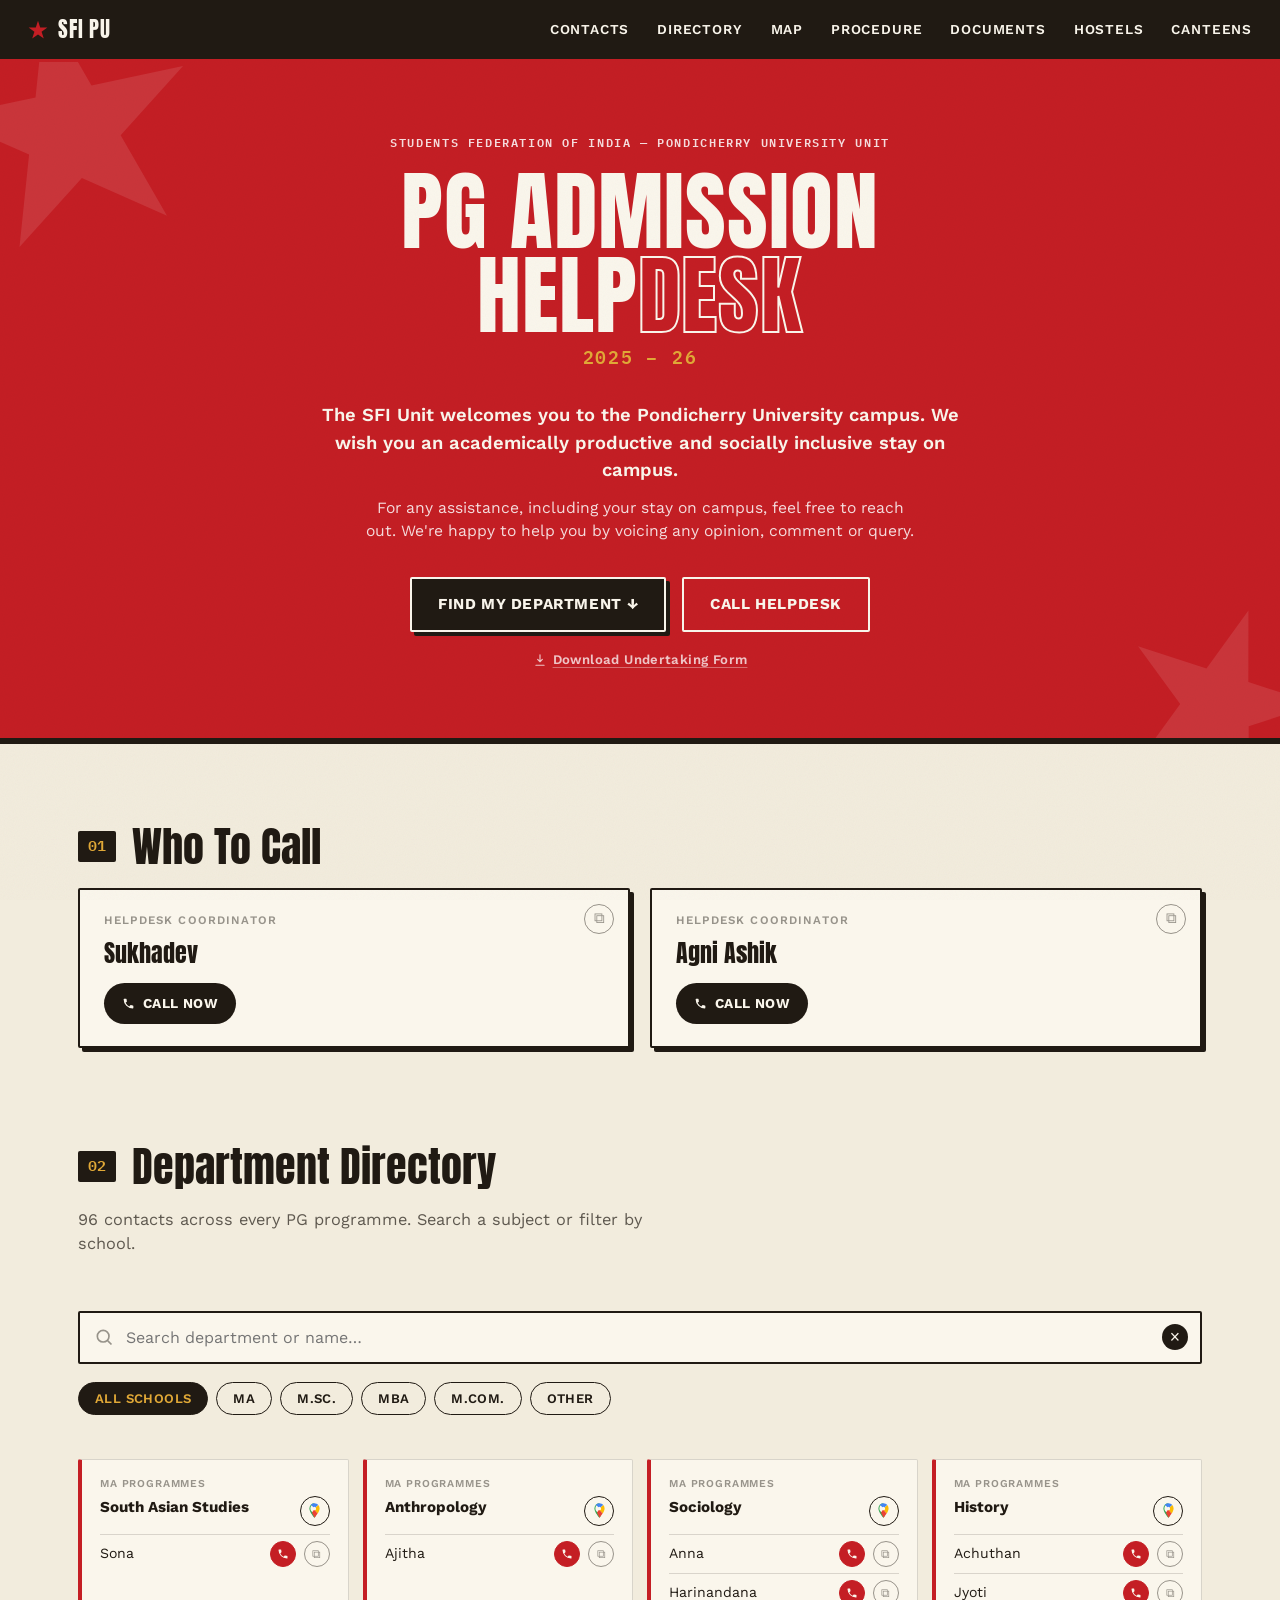
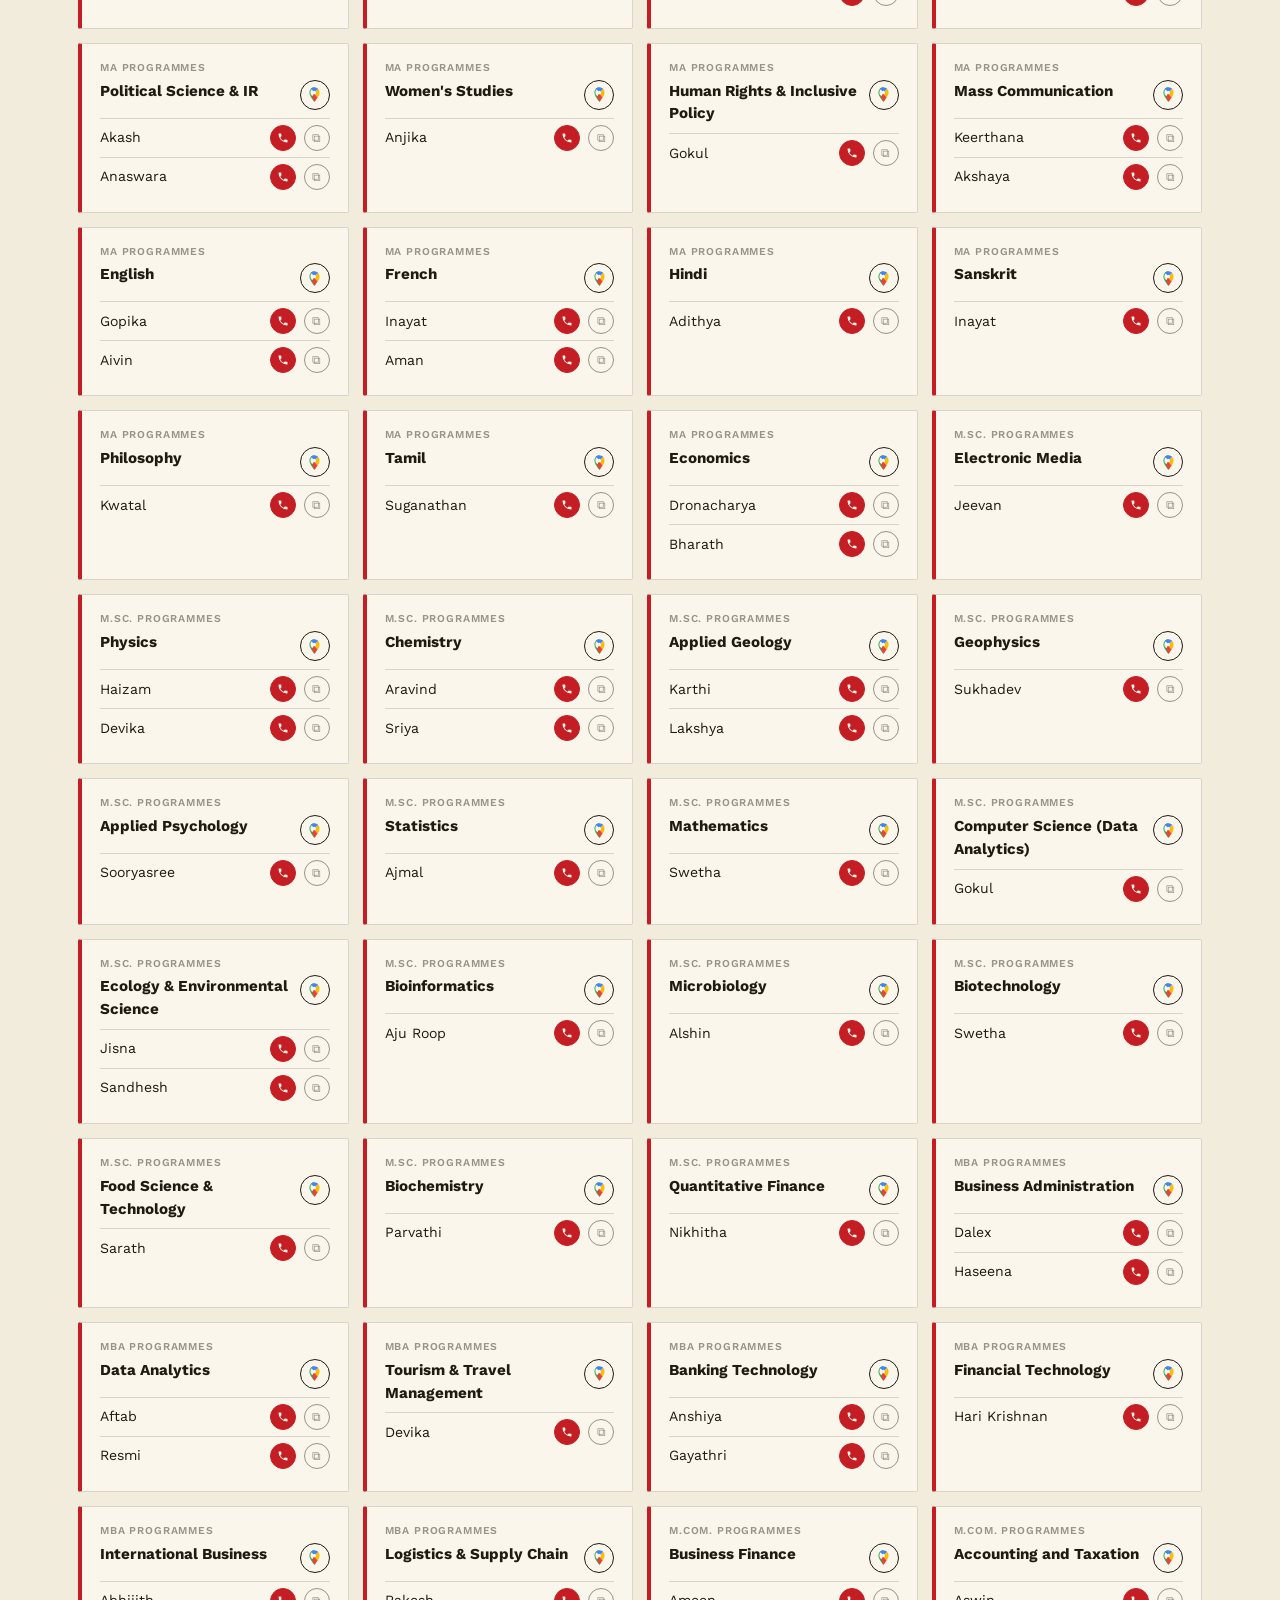
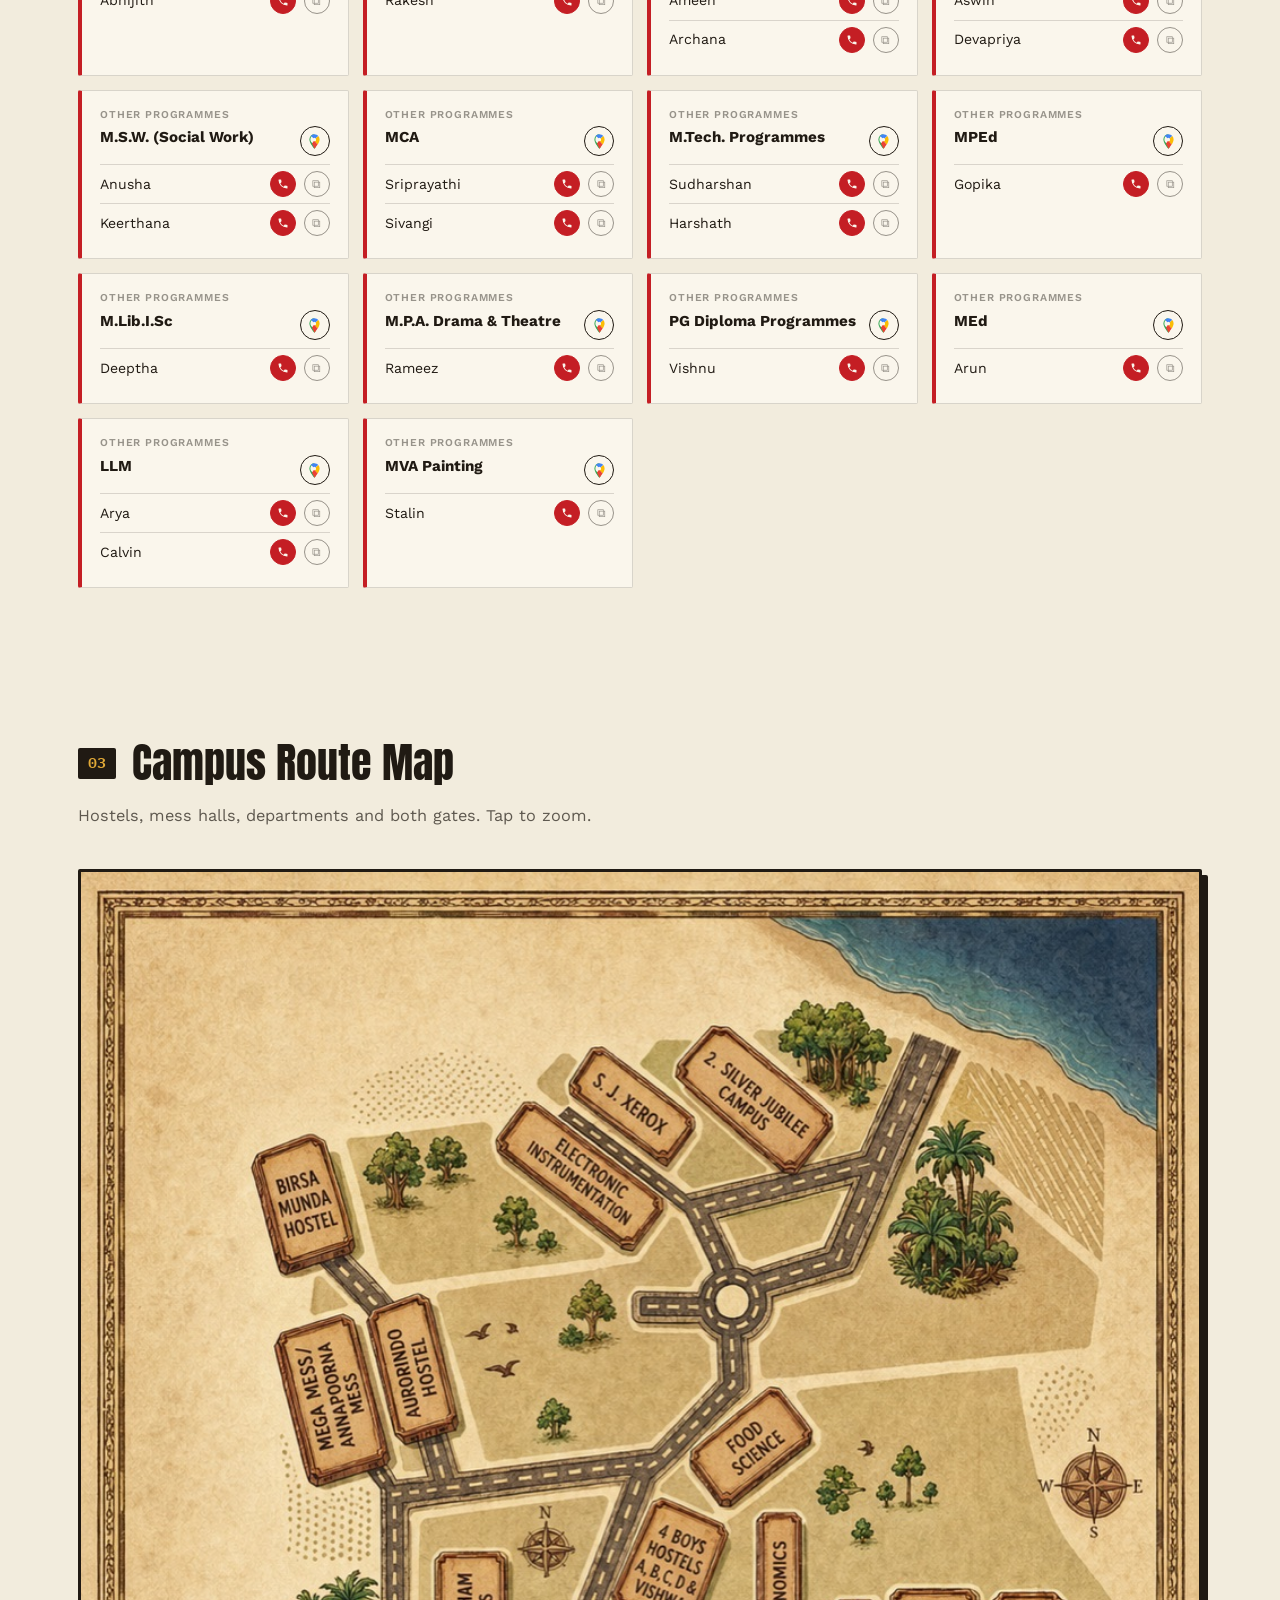
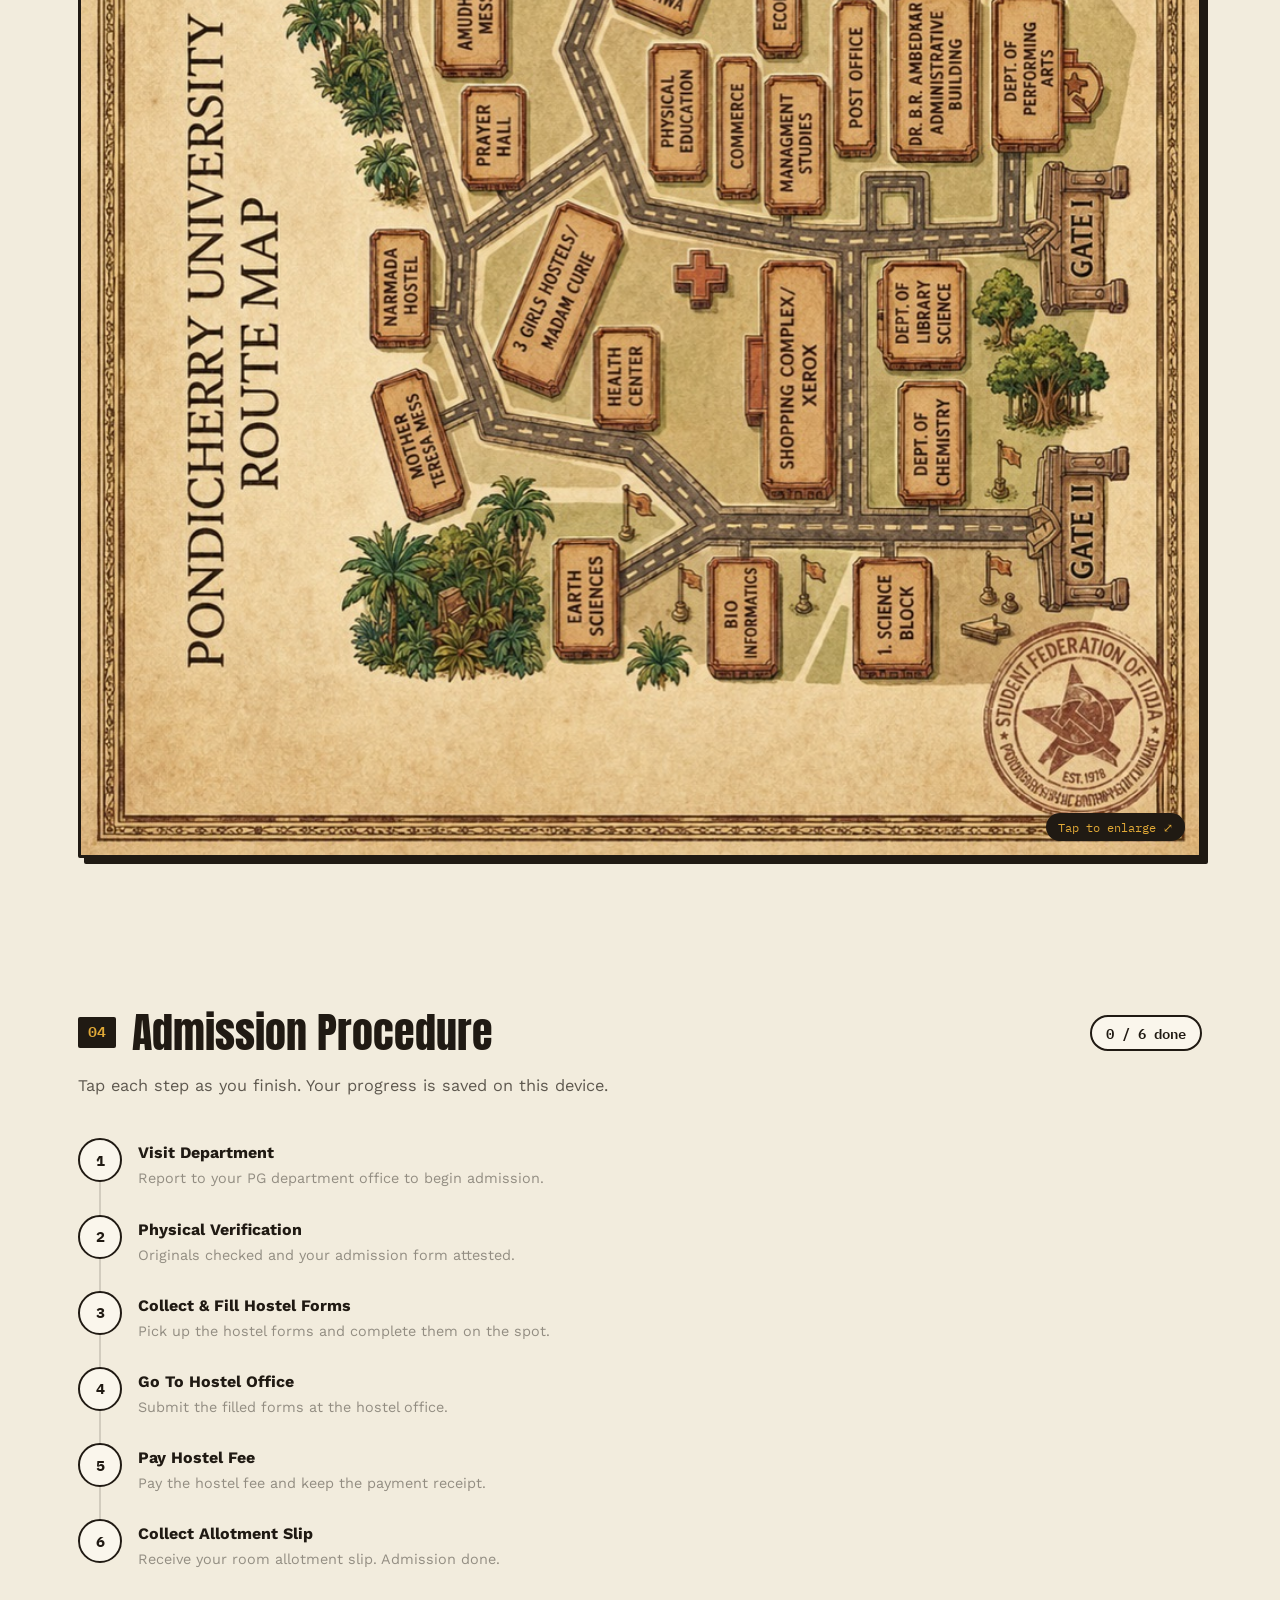
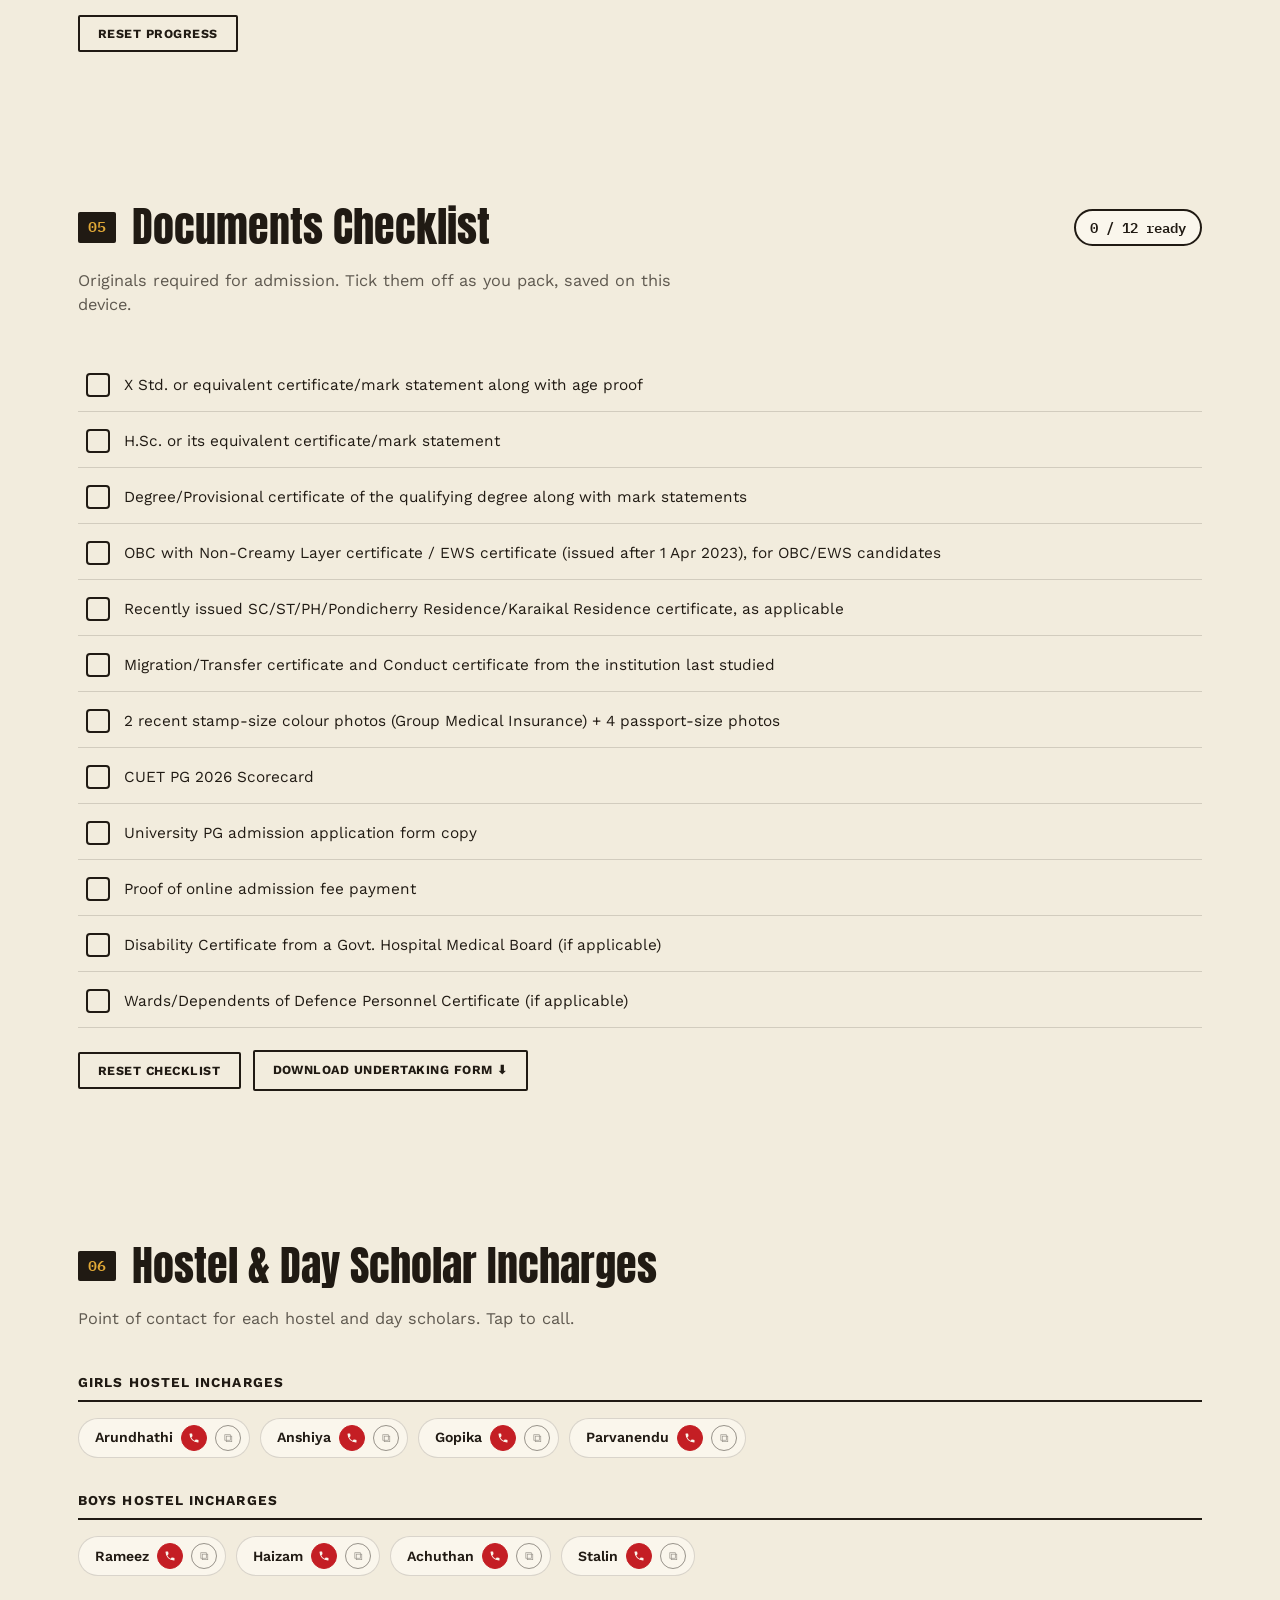
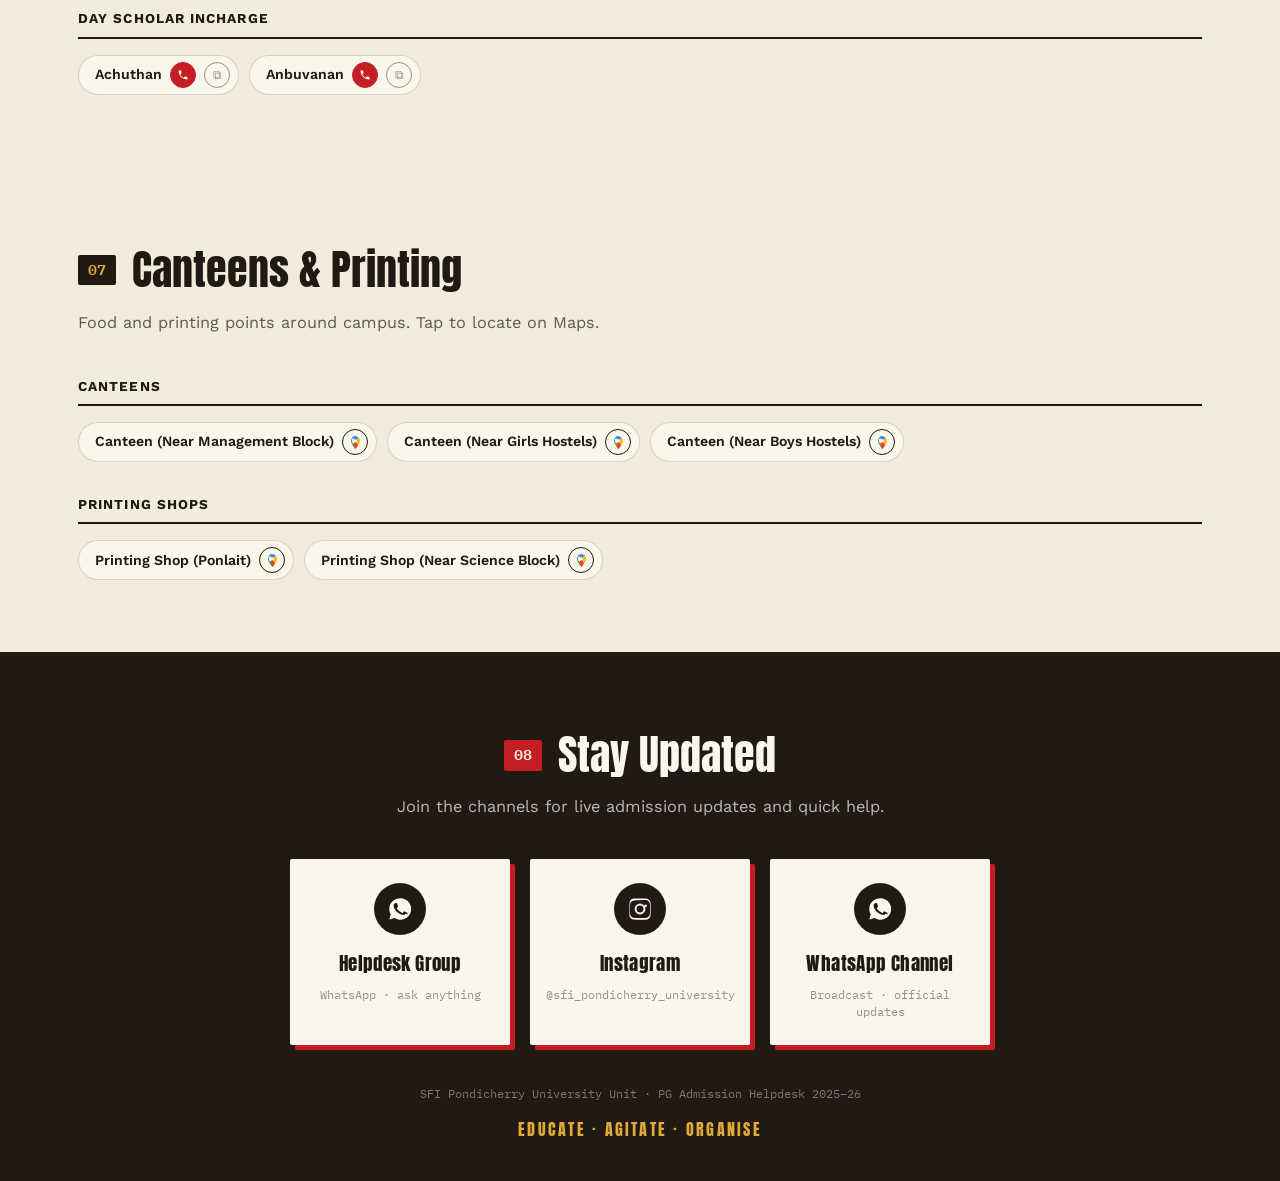
==== commit ce46edf7: "Split hostel incharges by gender, add canteens & printing section Girls/Boys Hostel Incharges now se" ====
--- a/index.html
+++ b/index.html
@@ -45,6 +45,7 @@
     <a href="#procedure">Procedure</a>
     <a href="#documents">Documents</a>
     <a href="#hostels">Hostels</a>
+    <a href="#essentials">Canteens</a>
   </nav>
   <button class="menu-btn" id="menuBtn" aria-label="Toggle menu" aria-expanded="false">
     <span></span><span></span><span></span>
@@ -168,8 +169,13 @@
   <p class="section-lede">Point of contact for each hostel and day scholars. Tap to call.</p>
 
   <div class="subgroup">
-    <h3 class="subgroup-title">Hostel Incharges</h3>
-    <div class="chip-grid" id="hostelIncharges"></div>
+    <h3 class="subgroup-title">Girls Hostel Incharges</h3>
+    <div class="chip-grid" id="girlsHostelIncharges"></div>
+  </div>
+
+  <div class="subgroup">
+    <h3 class="subgroup-title">Boys Hostel Incharges</h3>
+    <div class="chip-grid" id="boysHostelIncharges"></div>
   </div>
 
   <div class="subgroup">
@@ -178,9 +184,25 @@
   </div>
 </section>
 
+<!-- ============ CANTEENS / PRINTING ============ -->
+<section class="section" id="essentials">
+  <h2 class="section-title"><span class="tag">07</span> Canteens &amp; Printing</h2>
+  <p class="section-lede">Food and printing points around campus. Tap to locate on Maps.</p>
+
+  <div class="subgroup">
+    <h3 class="subgroup-title">Canteens</h3>
+    <div class="chip-grid" id="canteens"></div>
+  </div>
+
+  <div class="subgroup">
+    <h3 class="subgroup-title">Printing Shops</h3>
+    <div class="chip-grid" id="printShops"></div>
+  </div>
+</section>
+
 <!-- ============ FOOTER / LINKS ============ -->
 <footer class="footer" id="footer">
-  <h2 class="section-title section-title--light"><span class="tag tag--light">07</span> Stay Updated</h2>
+  <h2 class="section-title section-title--light"><span class="tag tag--light">08</span> Stay Updated</h2>
   <p class="section-lede footer-lede">Join the channels for live admission updates and quick help.</p>
 
   <div class="link-row">
--- a/styles.css
+++ b/styles.css
@@ -314,6 +314,16 @@
 }
 .chip:hover{ border-color: var(--red); background: #fff; }
 .chip-name{ font-weight:600; }
+
+.chip--place{ text-decoration:none; cursor:pointer; }
+.place-pin{
+  flex:none; display:flex; align-items:center; justify-content:center;
+  width:26px; height:26px; border-radius:50%;
+  background: var(--paper); border:1.5px solid var(--ink);
+  transition: border-color .15s ease;
+}
+.place-pin svg{ width:15px; height:15px; }
+.chip--place:hover .place-pin{ border-color: var(--red); }
 
 /* ============ DIRECTORY ============ */
 .directory-controls{
